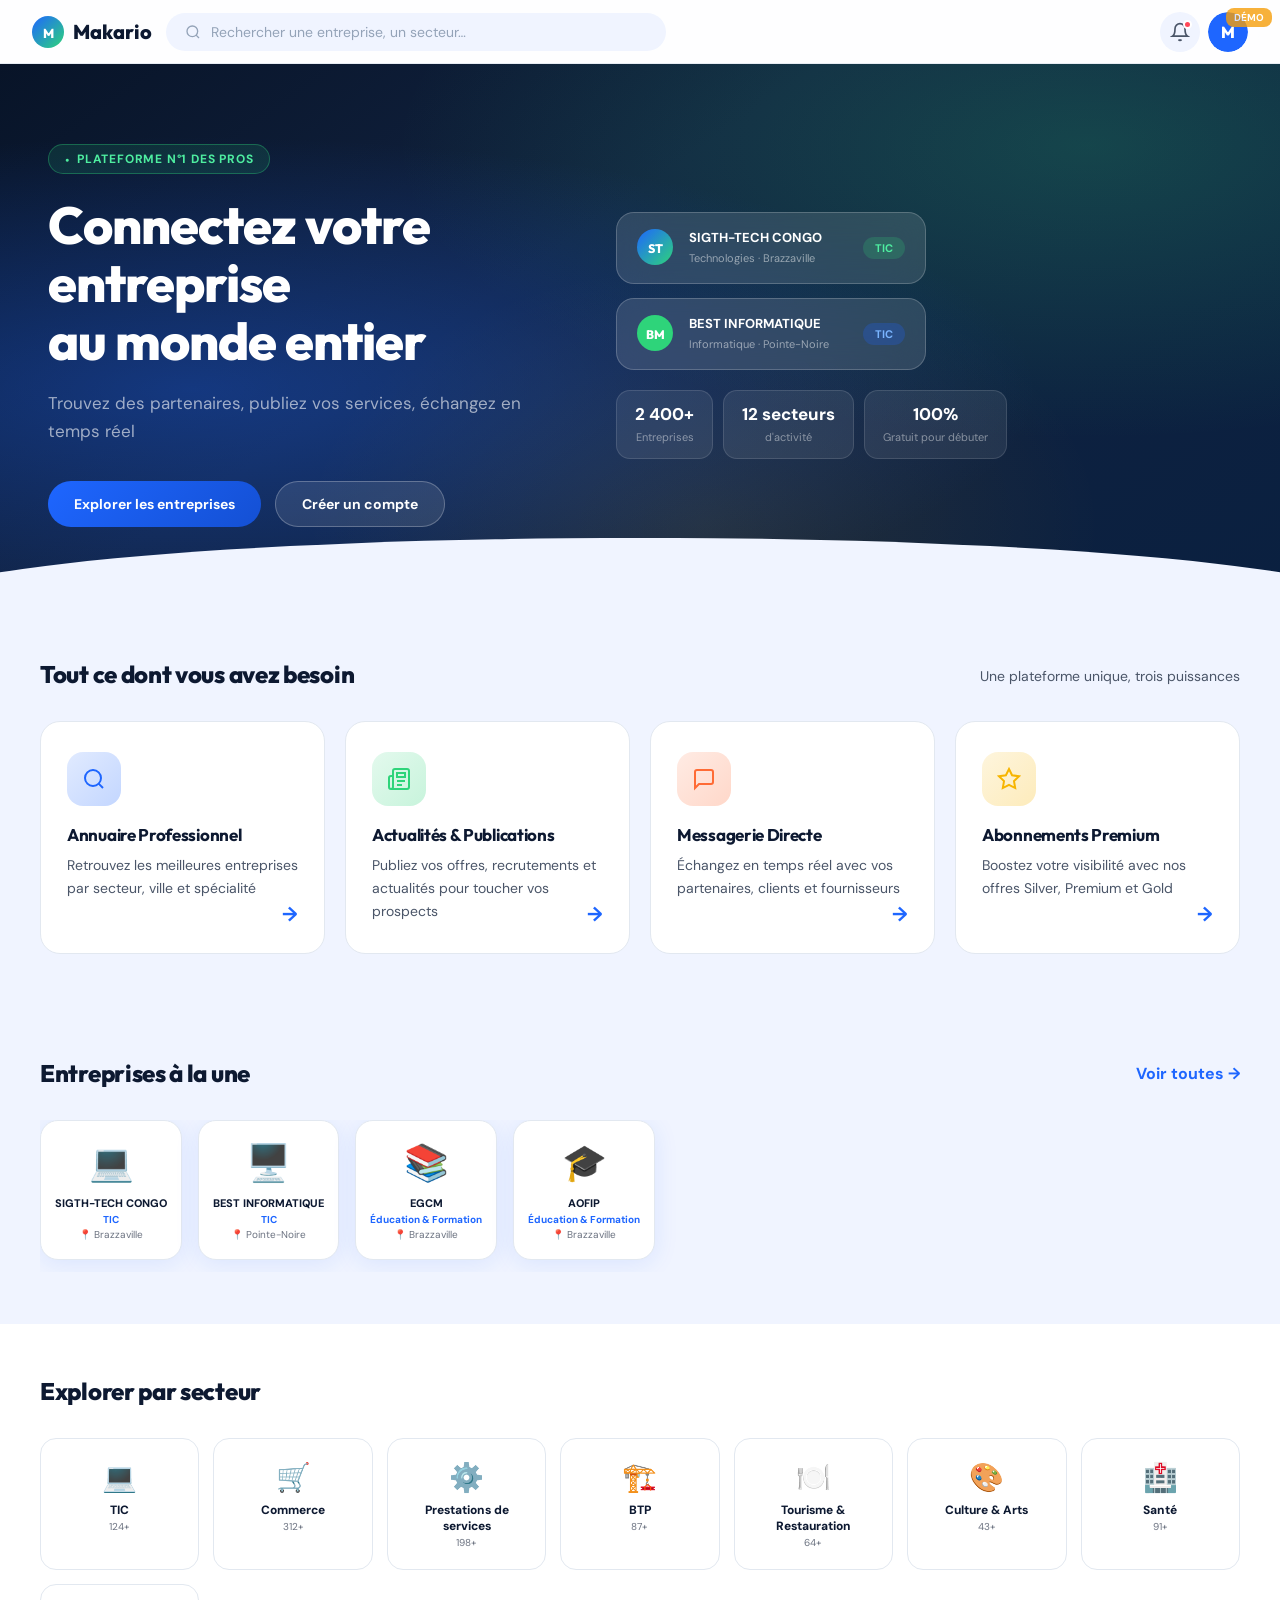
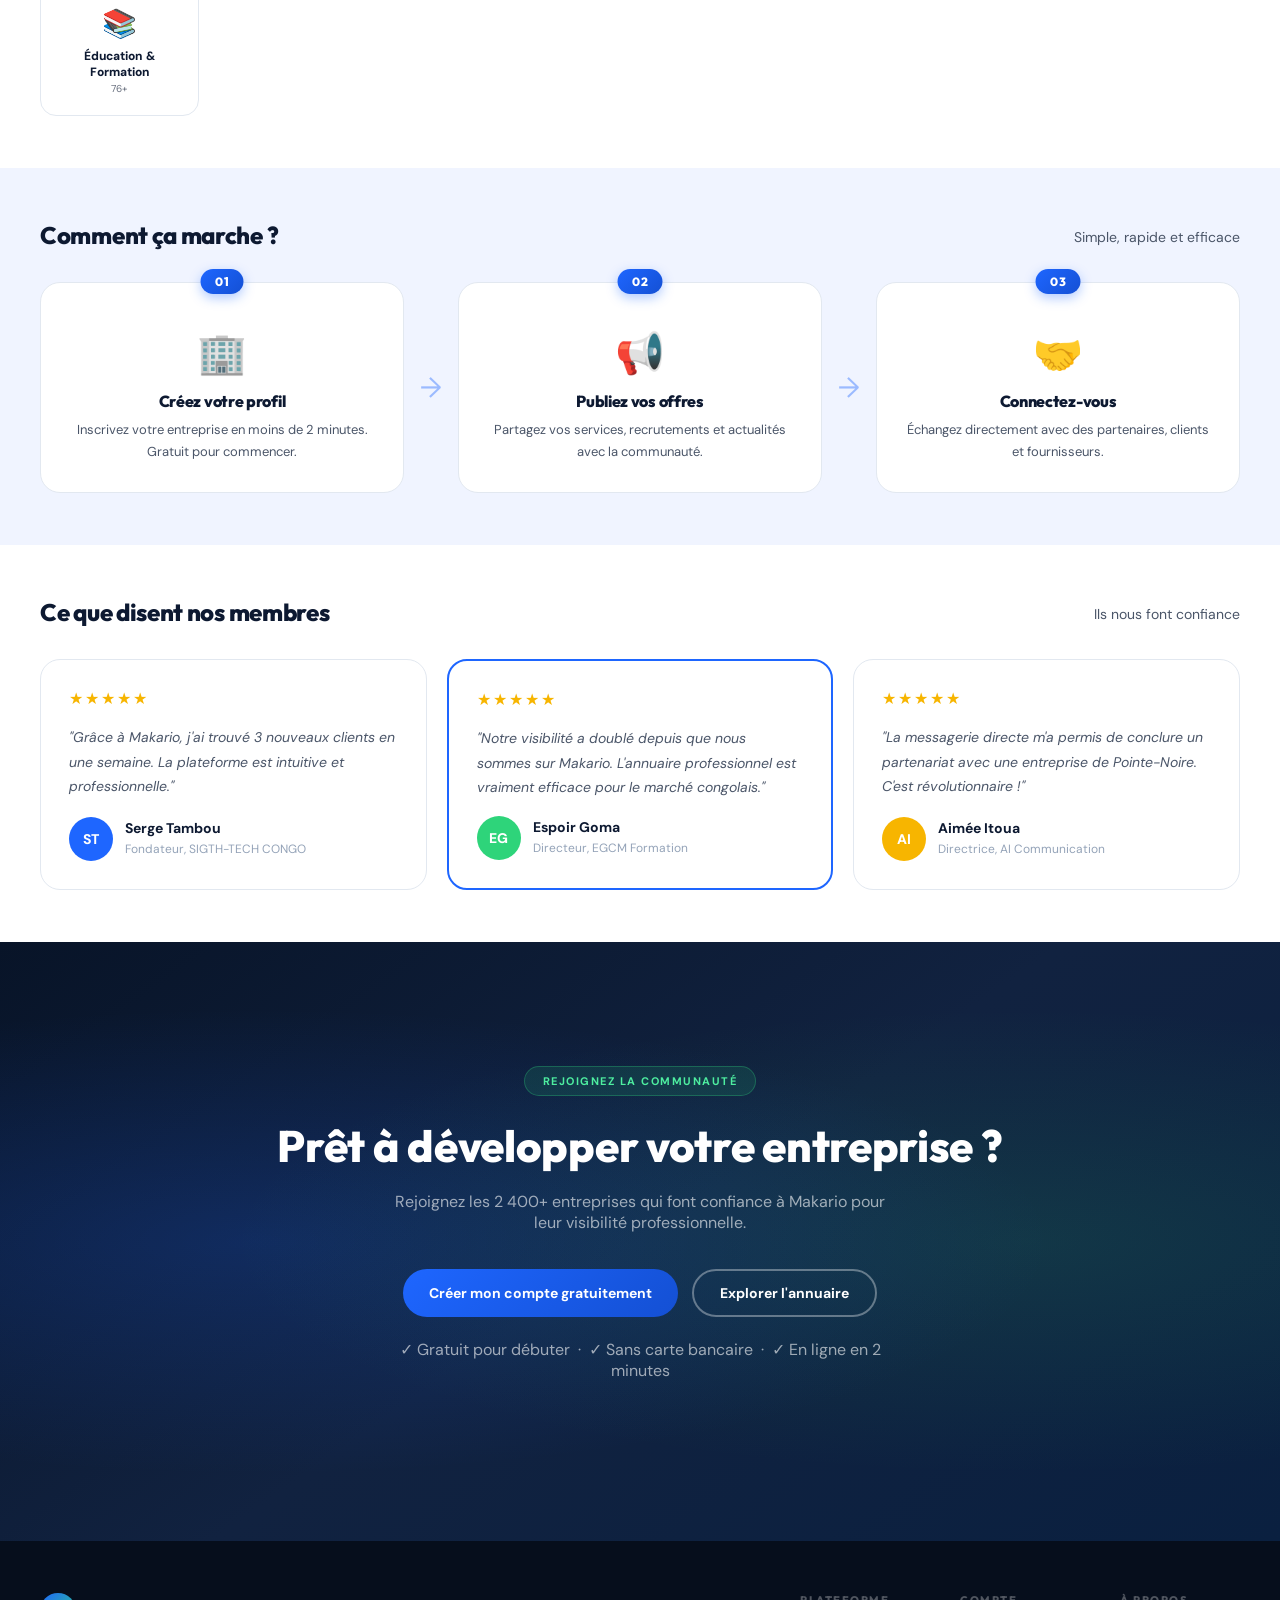
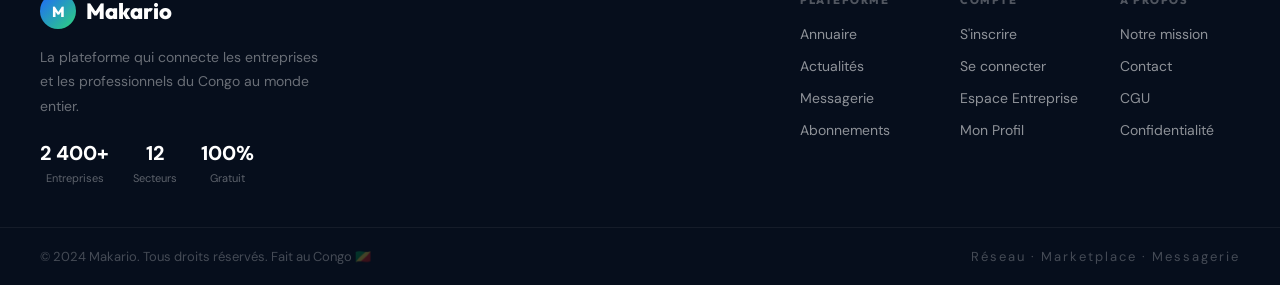
==== public/index.html @ 4175bdae "Design premium v3.0 + corrections bugs + install PWA + skeleton + scroll progress" ====
<!DOCTYPE html>
<html lang="fr">
<head>
  <meta charset="UTF-8" />
  <meta name="viewport" content="width=device-width, initial-scale=1.0" />
  <title>Makario – Réseau · Marketplace · Messagerie | Plateforme N°1 des Pros au Congo</title>
  <meta name="description" content="Makario connecte 2400+ entreprises et professionnels au Congo. Annuaire professionnel, publications, messagerie directe. Gratuit pour débuter." />
  <meta name="keywords" content="makario, entreprises congo, brazzaville, pointe-noire, annuaire professionnel, réseau professionnel, marketplace congo" />
  <meta name="author" content="Makario" />
  <meta name="robots" content="index, follow" />
  <!-- Open Graph -->
  <meta property="og:title" content="Makario – La Plateforme N°1 des Pros au Congo" />
  <meta property="og:description" content="Connectez votre entreprise au monde entier. 2400+ entreprises, 12 secteurs, 100% gratuit pour débuter." />
  <meta property="og:type" content="website" />
  <meta property="og:url" content="https://makario.netlify.app" />
  <meta property="og:locale" content="fr_CG" />
  <meta property="og:site_name" content="Makario" />
  <!-- Twitter Card -->
  <meta name="twitter:card" content="summary_large_image" />
  <meta name="twitter:title" content="Makario – Réseau Professionnel Congo" />
  <meta name="twitter:description" content="Trouvez des partenaires, publiez vos services, échangez en temps réel." />
  <link rel="preconnect" href="https://fonts.googleapis.com" />
  <link href="https://fonts.googleapis.com/css2?family=Outfit:wght@300;400;500;600;700;800&family=DM+Sans:wght@300;400;500&display=swap" rel="stylesheet" />
  <link rel="stylesheet" href="style.css" />
  <link rel="manifest" href="manifest.json" />
  <link rel="icon" type="image/svg+xml" href="icon-192.svg" />
  <meta name="theme-color" content="#1E66FF" />
  <meta name="apple-mobile-web-app-capable" content="yes" />
  <meta name="apple-mobile-web-app-status-bar-style" content="black-translucent" />
  <meta name="apple-mobile-web-app-title" content="Makario" />
</head>
<body>

<!-- ═══════════════════════════════════ SPLASH ═══════════════════════════════════ -->
<div id="splash" class="splash">
  <div class="splash-inner">
    <div class="splash-logo">
      <svg width="64" height="64" viewBox="0 0 64 64" fill="none">
        <defs>
          <linearGradient id="lg1" x1="0" y1="0" x2="64" y2="64" gradientUnits="userSpaceOnUse">
            <stop offset="0%" stop-color="#1E66FF"/>
            <stop offset="100%" stop-color="#2ED47A"/>
          </linearGradient>
        </defs>
        <circle cx="32" cy="32" r="32" fill="url(#lg1)"/>
        <text x="32" y="43" text-anchor="middle" font-family="Outfit" font-weight="800" font-size="26" fill="white">M</text>
      </svg>
    </div>
    <h1 class="splash-title">Makario</h1>
    <p class="splash-sub">Réseau · Marketplace · Messagerie</p>
    <div class="splash-loader"><span></span></div>
  </div>
</div>

<!-- ═══════════════════════════════════ APP ═══════════════════════════════════ -->
<div id="scroll-progress"></div>
<div id="app" class="app hidden">

  <!-- ─── NAVBAR ─── -->
  <nav class="navbar" id="navbar">
    <div class="nav-left">
      <button class="nav-brand" onclick="goTo('home')">
        <svg width="32" height="32" viewBox="0 0 64 64" fill="none">
          <defs>
            <linearGradient id="lg2" x1="0" y1="0" x2="64" y2="64" gradientUnits="userSpaceOnUse">
              <stop offset="0%" stop-color="#1E66FF"/>
              <stop offset="100%" stop-color="#2ED47A"/>
            </linearGradient>
          </defs>
          <circle cx="32" cy="32" r="32" fill="url(#lg2)"/>
          <text x="32" y="43" text-anchor="middle" font-family="Outfit" font-weight="800" font-size="26" fill="white">M</text>
        </svg>
        <span>Makario</span>
      </button>
    </div>
    <div class="nav-search" id="nav-search">
      <svg width="16" height="16" viewBox="0 0 24 24" fill="none" stroke="currentColor" stroke-width="2"><circle cx="11" cy="11" r="8"/><path d="m21 21-4.35-4.35"/></svg>
      <input type="text" placeholder="Rechercher une entreprise, un secteur…" id="global-search" oninput="handleSearch(this.value)" />
    </div>
    <div class="nav-right">
      <button class="nav-notif" onclick="showToast('Aucune nouvelle notification')">
        <svg width="20" height="20" viewBox="0 0 24 24" fill="none" stroke="currentColor" stroke-width="2"><path d="M18 8A6 6 0 0 0 6 8c0 7-3 9-3 9h18s-3-2-3-9"/><path d="M13.73 21a2 2 0 0 1-3.46 0"/></svg>
        <span class="notif-dot"></span>
      </button>
      <button class="nav-avatar" onclick="goTo('profile')">
        <div id="nav-avatar-init" style="width:100%;height:100%;background:#1E66FF;color:#fff;display:flex;align-items:center;justify-content:center;font-family:'Outfit',sans-serif;font-weight:800;font-size:16px;border-radius:50%">M</div>
      </button>
    </div>
  </nav>

  <!-- ─── PAGES ─── -->
  <main class="pages">

    <!-- ══════════ HOME ══════════ -->
    <section id="page-home" class="page active">
      <!-- Hero -->
      <div class="hero">
        <div class="hero-bg"></div>
        <div class="hero-content">
          <span class="hero-badge">Plateforme N°1 des pros</span>
          <h2>Connectez votre entreprise<br/>au monde entier</h2>
          <p>Trouvez des partenaires, publiez vos services, échangez en temps réel</p>
          <div class="hero-actions">
            <button class="btn-primary" onclick="goTo('explore')">Explorer les entreprises</button>
            <button class="btn-ghost" onclick="goTo('register')">Créer un compte</button>
          </div>
        </div>
        <div class="hero-visual">
          <div class="hero-card floating">
            <div class="hc-logo">
              <svg width="36" height="36" viewBox="0 0 64 64"><defs><linearGradient id="hclg" x1="0" y1="0" x2="64" y2="64" gradientUnits="userSpaceOnUse"><stop offset="0%" stop-color="#1E66FF"/><stop offset="100%" stop-color="#2ED47A"/></linearGradient></defs><circle cx="32" cy="32" r="32" fill="url(#hclg)"/><text x="32" y="42" text-anchor="middle" font-family="Outfit" font-weight="800" font-size="22" fill="white">ST</text></svg>
            </div>
            <div class="hc-info">
              <strong>SIGTH-TECH CONGO</strong>
              <span>Technologies · Brazzaville</span>
            </div>
            <span class="hc-badge green">TIC</span>
          </div>
          <div class="hero-card floating delay1">
            <div class="hc-logo">
              <svg width="36" height="36" viewBox="0 0 64 64"><circle cx="32" cy="32" r="32" fill="#2ED47A"/><text x="32" y="42" text-anchor="middle" font-family="Outfit" font-weight="800" font-size="22" fill="white">BM</text></svg>
            </div>
            <div class="hc-info">
              <strong>BEST INFORMATIQUE</strong>
              <span>Informatique · Pointe-Noire</span>
            </div>
            <span class="hc-badge blue">TIC</span>
          </div>
          <div class="stat-pills">
            <div class="pill">
              <strong>2 400+</strong>
              <span>Entreprises</span>
            </div>
            <div class="pill">
              <strong>12 secteurs</strong>
              <span>d'activité</span>
            </div>
            <div class="pill">
              <strong>100%</strong>
              <span>Gratuit pour débuter</span>
            </div>
          </div>
        </div>
      </div>

      <!-- Features -->
      <div class="section">
        <div class="section-header">
          <h3>Tout ce dont vous avez besoin</h3>
          <p>Une plateforme unique, trois puissances</p>
        </div>
        <div class="features-grid">
          <div class="feature-card" onclick="goTo('explore')">
            <div class="fc-icon" style="background:linear-gradient(135deg,#1E66FF22,#1E66FF44)">
              <svg width="24" height="24" viewBox="0 0 24 24" fill="none" stroke="#1E66FF" stroke-width="2"><circle cx="11" cy="11" r="8"/><path d="m21 21-4.35-4.35"/></svg>
            </div>
            <h4>Annuaire Professionnel</h4>
            <p>Retrouvez les meilleures entreprises par secteur, ville et spécialité</p>
            <span class="fc-arrow">→</span>
          </div>
          <div class="feature-card" onclick="goTo('news')">
            <div class="fc-icon" style="background:linear-gradient(135deg,#2ED47A22,#2ED47A44)">
              <svg width="24" height="24" viewBox="0 0 24 24" fill="none" stroke="#2ED47A" stroke-width="2"><path d="M4 22h16a2 2 0 0 0 2-2V4a2 2 0 0 0-2-2H8a2 2 0 0 0-2 2v16a2 2 0 0 1-2 2Zm0 0a2 2 0 0 1-2-2v-9c0-1.1.9-2 2-2h2"/><path d="M18 14h-8"/><path d="M15 18h-5"/><path d="M10 6h8v4h-8V6Z"/></svg>
            </div>
            <h4>Actualités & Publications</h4>
            <p>Publiez vos offres, recrutements et actualités pour toucher vos prospects</p>
            <span class="fc-arrow">→</span>
          </div>
          <div class="feature-card" onclick="goTo('messages')">
            <div class="fc-icon" style="background:linear-gradient(135deg,#FF6B3522,#FF6B3544)">
              <svg width="24" height="24" viewBox="0 0 24 24" fill="none" stroke="#FF6B35" stroke-width="2"><path d="M21 15a2 2 0 0 1-2 2H7l-4 4V5a2 2 0 0 1 2-2h14a2 2 0 0 1 2 2z"/></svg>
            </div>
            <h4>Messagerie Directe</h4>
            <p>Échangez en temps réel avec vos partenaires, clients et fournisseurs</p>
            <span class="fc-arrow">→</span>
          </div>
          <div class="feature-card" onclick="goTo('subscription')">
            <div class="fc-icon" style="background:linear-gradient(135deg,#F7B50022,#F7B50044)">
              <svg width="24" height="24" viewBox="0 0 24 24" fill="none" stroke="#F7B500" stroke-width="2"><polygon points="12 2 15.09 8.26 22 9.27 17 14.14 18.18 21.02 12 17.77 5.82 21.02 7 14.14 2 9.27 8.91 8.26 12 2"/></svg>
            </div>
            <h4>Abonnements Premium</h4>
            <p>Boostez votre visibilité avec nos offres Silver, Premium et Gold</p>
            <span class="fc-arrow">→</span>
          </div>
        </div>
      </div>

      <!-- Companies Spotlight -->
      <div class="section">
        <div class="section-header">
          <h3>Entreprises à la une</h3>
          <button class="link-btn" onclick="goTo('explore')">Voir toutes →</button>
        </div>
        <div class="companies-row" id="spotlight-list"></div>
      </div>

      <!-- Sectors -->
      <div class="section bg-subtle">
        <div class="section-header">
          <h3>Explorer par secteur</h3>
        </div>
        <div class="sectors-grid" id="sectors-home"></div>
      </div>

      <!-- Comment ça marche -->
      <div class="section">
        <div class="section-header">
          <h3>Comment ça marche ?</h3>
          <p>Simple, rapide et efficace</p>
        </div>
        <div class="how-grid">
          <div class="how-step">
            <div class="how-num">01</div>
            <div class="how-icon">🏢</div>
            <h4>Créez votre profil</h4>
            <p>Inscrivez votre entreprise en moins de 2 minutes. Gratuit pour commencer.</p>
          </div>
          <div class="how-arrow">→</div>
          <div class="how-step">
            <div class="how-num">02</div>
            <div class="how-icon">📢</div>
            <h4>Publiez vos offres</h4>
            <p>Partagez vos services, recrutements et actualités avec la communauté.</p>
          </div>
          <div class="how-arrow">→</div>
          <div class="how-step">
            <div class="how-num">03</div>
            <div class="how-icon">🤝</div>
            <h4>Connectez-vous</h4>
            <p>Échangez directement avec des partenaires, clients et fournisseurs.</p>
          </div>
        </div>
      </div>

      <!-- Témoignages -->
      <div class="section bg-subtle">
        <div class="section-header">
          <h3>Ce que disent nos membres</h3>
          <p>Ils nous font confiance</p>
        </div>
        <div class="testimonials-grid">
          <div class="testi-card">
            <div class="testi-stars">★★★★★</div>
            <p class="testi-text">"Grâce à Makario, j'ai trouvé 3 nouveaux clients en une semaine. La plateforme est intuitive et professionnelle."</p>
            <div class="testi-author">
              <div class="testi-avatar" style="background:#1E66FF">ST</div>
              <div><strong>Serge Tambou</strong><span>Fondateur, SIGTH-TECH CONGO</span></div>
            </div>
          </div>
          <div class="testi-card featured">
            <div class="testi-stars">★★★★★</div>
            <p class="testi-text">"Notre visibilité a doublé depuis que nous sommes sur Makario. L'annuaire professionnel est vraiment efficace pour le marché congolais."</p>
            <div class="testi-author">
              <div class="testi-avatar" style="background:#2ED47A">EG</div>
              <div><strong>Espoir Goma</strong><span>Directeur, EGCM Formation</span></div>
            </div>
          </div>
          <div class="testi-card">
            <div class="testi-stars">★★★★★</div>
            <p class="testi-text">"La messagerie directe m'a permis de conclure un partenariat avec une entreprise de Pointe-Noire. C'est révolutionnaire !"</p>
            <div class="testi-author">
              <div class="testi-avatar" style="background:#F7B500">AI</div>
              <div><strong>Aimée Itoua</strong><span>Directrice, AI Communication</span></div>
            </div>
          </div>
        </div>
      </div>

      <!-- CTA Final -->
      <div class="section cta-section">
        <div class="cta-inner">
          <div class="cta-badge">Rejoignez la communauté</div>
          <h3>Prêt à développer votre entreprise ?</h3>
          <p>Rejoignez les 2 400+ entreprises qui font confiance à Makario pour leur visibilité professionnelle.</p>
          <div class="cta-actions">
            <button class="btn-primary" onclick="goTo('register')">Créer mon compte gratuitement</button>
            <button class="btn-outline-dark" onclick="goTo('explore')">Explorer l'annuaire</button>
          </div>
          <p class="cta-note">✓ Gratuit pour débuter &nbsp;·&nbsp; ✓ Sans carte bancaire &nbsp;·&nbsp; ✓ En ligne en 2 minutes</p>
        </div>
      </div>

    </section>

    <!-- ══════════ EXPLORE ══════════ -->
    <section id="page-explore" class="page">
      <div class="page-header">
        <h2>Explorer</h2>
        <p>Découvrez toutes les entreprises enregistrées</p>
      </div>
      <div class="explore-toolbar">
        <div class="search-bar">
          <svg width="16" height="16" viewBox="0 0 24 24" fill="none" stroke="currentColor" stroke-width="2"><circle cx="11" cy="11" r="8"/><path d="m21 21-4.35-4.35"/></svg>
          <input type="text" placeholder="Rechercher…" id="explore-search" oninput="filterCompanies()" />
        </div>
        <div class="filter-row">
          <select id="filter-sector" onchange="filterCompanies()">
            <option value="">Tous les secteurs</option>
            <option>TIC</option>
            <option>Commerce</option>
            <option>Prestations de services</option>
            <option>BTP</option>
            <option>Tourisme & Restauration</option>
            <option>Culture & Arts</option>
            <option>Santé</option>
            <option>Éducation & Formation</option>
          </select>
          <select id="filter-city" onchange="filterCompanies()">
            <option value="">Toutes les villes</option>
            <option>Brazzaville</option>
            <option>Pointe-Noire</option>
            <option>Dolisie</option>
            <option>Ouesso</option>
          </select>
        </div>
      </div>
      <div class="companies-grid" id="explore-list"></div>
    </section>

    <!-- ══════════ NEWS ══════════ -->
    <section id="page-news" class="page">
      <div class="page-header">
        <h2>Actualités</h2>
        <p>Restez informé des dernières publications</p>
      </div>
      <div class="news-layout">
        <div class="news-feed" id="news-feed"></div>
        <div class="news-sidebar">
          <div class="sidebar-card">
            <h4>Filtrer par secteur</h4>
            <div class="sidebar-sectors" id="sidebar-sectors"></div>
          </div>
          <div class="sidebar-card">
            <h4>Entreprises suggérées</h4>
            <div id="suggested-companies"></div>
          </div>
        </div>
      </div>
    </section>

    <!-- ══════════ MESSAGES ══════════ -->
    <section id="page-messages" class="page">
      <div class="messages-layout">
        <div class="conv-list">
          <div class="conv-header">
            <h3>Messages</h3>
            <button class="icon-btn" onclick="showToast('Nouveau message…')">
              <svg width="18" height="18" viewBox="0 0 24 24" fill="none" stroke="currentColor" stroke-width="2"><path d="M11 4H4a2 2 0 0 0-2 2v14a2 2 0 0 0 2 2h14a2 2 0 0 0 2-2v-7"/><path d="M18.5 2.5a2.121 2.121 0 0 1 3 3L12 15l-4 1 1-4 9.5-9.5z"/></svg>
            </button>
          </div>
          <div id="conv-list-inner"></div>
        </div>
        <div class="chat-window" id="chat-window">
          <div class="chat-placeholder">
            <svg width="48" height="48" viewBox="0 0 24 24" fill="none" stroke="var(--gray)" stroke-width="1.5"><path d="M21 15a2 2 0 0 1-2 2H7l-4 4V5a2 2 0 0 1 2-2h14a2 2 0 0 1 2 2z"/></svg>
            <p>Sélectionnez une conversation</p>
          </div>
        </div>
      </div>
    </section>

    <!-- ══════════ FAVORITES ══════════ -->
    <section id="page-favorites" class="page">
      <div class="page-header">
        <h2>Mes Favoris</h2>
        <p>Vos entreprises sauvegardées</p>
      </div>
      <div class="companies-grid" id="favorites-list"></div>
      <div id="favorites-empty" class="empty-state hidden">
        <svg width="48" height="48" viewBox="0 0 24 24" fill="none" stroke="var(--gray)" stroke-width="1.5"><path d="M20.84 4.61a5.5 5.5 0 0 0-7.78 0L12 5.67l-1.06-1.06a5.5 5.5 0 0 0-7.78 7.78l1.06 1.06L12 21.23l7.78-7.78 1.06-1.06a5.5 5.5 0 0 0 0-7.78z"/></svg>
        <p>Aucun favori pour l'instant</p>
        <button class="btn-primary sm" onclick="goTo('explore')">Explorer les entreprises</button>
      </div>
    </section>

    <!-- ══════════ PROFILE ══════════ -->
    <section id="page-profile" class="page">
      <div class="profile-header-card">
        <div class="profile-cover"></div>
        <div class="profile-avatar-wrap">
          <img id="profile-avatar-img" src="https://ui-avatars.com/api/?name=M&background=1E66FF&color=fff&size=100" alt="avatar" class="profile-avatar-big"/>
          <button class="avatar-edit-btn" onclick="triggerAvatarUpload()">
            <svg width="14" height="14" viewBox="0 0 24 24" fill="none" stroke="currentColor" stroke-width="2"><path d="M11 4H4a2 2 0 0 0-2 2v14a2 2 0 0 0 2 2h14a2 2 0 0 0 2-2v-7"/><path d="M18.5 2.5a2.121 2.121 0 0 1 3 3L12 15l-4 1 1-4 9.5-9.5z"/></svg>
          </button>
        </div>
        <h3 class="profile-name">Pierre Durand</h3>
        <p class="profile-role">Entrepreneur · Brazzaville</p>
        <div class="profile-stats">
          <div><strong>12</strong><span>Favoris</span></div>
          <div><strong>38</strong><span>Connexions</span></div>
          <div><strong>5</strong><span>Messages</span></div>
        </div>
      </div>
      <div class="profile-sections">
        <div class="profile-card">
          <h4>Mes informations</h4>
          <div class="info-row"><label>Nom</label><span>Durand</span></div>
          <div class="info-row"><label>Prénom</label><span>Pierre</span></div>
          <div class="info-row"><label>Email</label><span>pierre@exemple.com</span></div>
          <div class="info-row"><label>Profession</label><span>Chef d'entreprise</span></div>
          <div class="info-row"><label>Ville</label><span>Brazzaville</span></div>
          <button class="btn-outline mt" onclick="showEditProfileModal()">Modifier le profil</button>
        </div>
        <div class="profile-card">
          <h4>Mes secteurs suivis</h4>
          <div class="followed-sectors" id="followed-sectors"></div>
          <button class="btn-outline mt" onclick="goTo('explore')">Gérer mes secteurs</button>
        </div>
        <div class="profile-card full">
          <h4>Mon espace entreprise</h4>
          <div class="enterprise-grid">
            <div class="ent-tile" onclick="goTo('dashboard')">
              <svg width="24" height="24" viewBox="0 0 24 24" fill="none" stroke="#1E66FF" stroke-width="2"><rect x="3" y="3" width="7" height="7"/><rect x="14" y="3" width="7" height="7"/><rect x="14" y="14" width="7" height="7"/><rect x="3" y="14" width="7" height="7"/></svg>
              <span>Tableau de bord</span>
            </div>
            <div class="ent-tile" onclick="goTo('dashboard')">
              <svg width="24" height="24" viewBox="0 0 24 24" fill="none" stroke="#2ED47A" stroke-width="2"><path d="M4 22h16a2 2 0 0 0 2-2V4a2 2 0 0 0-2-2H8a2 2 0 0 0-2 2v16a2 2 0 0 1-2 2Z"/></svg>
              <span>Mes Publications</span>
            </div>
            <div class="ent-tile" onclick="goTo('subscription')">
              <svg width="24" height="24" viewBox="0 0 24 24" fill="none" stroke="#F7B500" stroke-width="2"><polygon points="12 2 15.09 8.26 22 9.27 17 14.14 18.18 21.02 12 17.77 5.82 21.02 7 14.14 2 9.27 8.91 8.26 12 2"/></svg>
              <span>Abonnement</span>
            </div>
            <div class="ent-tile" onclick="goTo('messages')">
              <svg width="24" height="24" viewBox="0 0 24 24" fill="none" stroke="#FF6B35" stroke-width="2"><path d="M21 15a2 2 0 0 1-2 2H7l-4 4V5a2 2 0 0 1 2-2h14a2 2 0 0 1 2 2z"/></svg>
              <span>Messagerie</span>
            </div>
          </div>
        </div>
      </div>
    </section>

    <!-- ══════════ COMPANY DETAIL ══════════ -->
    <section id="page-company" class="page">
      <button class="back-btn" onclick="goBack()">← Retour</button>
      <div id="company-detail-content"></div>
    </section>

    <!-- ══════════ DASHBOARD ENTREPRISE ══════════ -->
    <section id="page-dashboard" class="page">
      <div class="page-header">
        <h2>Espace Entreprise</h2>
        <p>Gérez votre visibilité et vos publications</p>
      </div>
      <div class="dashboard-grid">
        <div class="dash-stat">
          <svg width="22" height="22" viewBox="0 0 24 24" fill="none" stroke="#1E66FF" stroke-width="2"><path d="M17 21v-2a4 4 0 0 0-4-4H5a4 4 0 0 0-4 4v2"/><circle cx="9" cy="7" r="4"/><path d="M23 21v-2a4 4 0 0 0-3-3.87"/><path d="M16 3.13a4 4 0 0 1 0 7.75"/></svg>
          <div><strong>142</strong><span>Prospects</span></div>
        </div>
        <div class="dash-stat">
          <svg width="22" height="22" viewBox="0 0 24 24" fill="none" stroke="#2ED47A" stroke-width="2"><polyline points="23 6 13.5 15.5 8.5 10.5 1 18"/><polyline points="17 6 23 6 23 12"/></svg>
          <div><strong>1 280</strong><span>Vues ce mois</span></div>
        </div>
        <div class="dash-stat">
          <svg width="22" height="22" viewBox="0 0 24 24" fill="none" stroke="#F7B500" stroke-width="2"><path d="M21 15a2 2 0 0 1-2 2H7l-4 4V5a2 2 0 0 1 2-2h14a2 2 0 0 1 2 2z"/></svg>
          <div><strong>23</strong><span>Messages</span></div>
        </div>
        <div class="dash-stat">
          <svg width="22" height="22" viewBox="0 0 24 24" fill="none" stroke="#FF6B35" stroke-width="2"><path d="M4 22h16a2 2 0 0 0 2-2V4a2 2 0 0 0-2-2H8a2 2 0 0 0-2 2v16a2 2 0 0 1-2 2Z"/></svg>
          <div><strong>8</strong><span>Publications</span></div>
        </div>
      </div>
      <div class="dash-sections">
        <div class="dash-section">
          <div class="ds-header">
            <h4>Mes Publications</h4>
            <button class="btn-primary sm" onclick="showPublishModal()">+ Publier</button>
          </div>
          <div class="pub-grid" id="pub-grid"></div>
        </div>
        <div class="dash-section">
          <h4>Mes Prospects récents</h4>
          <div id="prospects-list"></div>
        </div>
      </div>
    </section>

    <!-- ══════════ SUBSCRIPTION ══════════ -->
    <section id="page-subscription" class="page">
      <div class="page-header">
        <h2>Abonnements</h2>
        <p>Boostez votre visibilité dès maintenant</p>
      </div>
      <div class="plans-grid">
        <div class="plan-card">
          <div class="plan-badge free">GRATUIT</div>
          <div class="plan-price"><span>0</span> XAF/an</div>
          <ul class="plan-features">
            <li>✓ Visibilité dans l'annuaire</li>
            <li>✓ 10 publications / an</li>
            <li>✓ Messagerie de base</li>
            <li class="off">✗ Option Refresh</li>
            <li class="off">✗ Bannière publicitaire</li>
          </ul>
          <button class="plan-btn outline" onclick="showToast('Vous êtes sur le plan Gratuit')">Plan actuel</button>
        </div>
        <div class="plan-card">
          <div class="plan-badge silver">SILVER</div>
          <div class="plan-price"><span>15 000</span> XAF/an</div>
          <ul class="plan-features">
            <li>✓ Visibilité annuelle</li>
            <li>✓ 2 publications / semaine</li>
            <li>✓ Refresh sur 20 publications</li>
            <li class="off">✗ Bannière publicitaire</li>
            <li class="off">✗ Refresh illimité</li>
          </ul>
          <button class="plan-btn" onclick="showPayModal('Silver','15 000')">Choisir Silver</button>
        </div>
        <div class="plan-card featured">
          <div class="plan-popular">⭐ Populaire</div>
          <div class="plan-badge premium">PREMIUM</div>
          <div class="plan-price"><span>35 000</span> XAF/an</div>
          <ul class="plan-features">
            <li>✓ Visibilité annuelle prioritaire</li>
            <li>✓ 4 publications / semaine</li>
            <li>✓ Refresh sur 50 publications</li>
            <li>✓ Analytics avancés</li>
            <li class="off">✗ Bannière inscription</li>
          </ul>
          <button class="plan-btn gold" onclick="showPayModal('Premium','35 000')">Choisir Premium</button>
        </div>
        <div class="plan-card">
          <div class="plan-badge gold">GOLD</div>
          <div class="plan-price"><span>75 000</span> XAF/an</div>
          <ul class="plan-features">
            <li>✓ Visibilité maximale</li>
            <li>✓ 200 publications / an</li>
            <li>✓ Bannière sur page d'inscription</li>
            <li>✓ Refresh à chaque publication</li>
            <li>✓ Support dédié</li>
          </ul>
          <button class="plan-btn" onclick="showPayModal('Gold','75 000')">Choisir Gold</button>
        </div>
      </div>
    </section>

    <!-- ══════════ REGISTER ══════════ -->
    <section id="page-register" class="page">
      <div class="auth-container">
        <div class="auth-left">
          <div class="auth-logo">
            <svg width="48" height="48" viewBox="0 0 64 64"><defs><linearGradient id="alg" x1="0" y1="0" x2="64" y2="64" gradientUnits="userSpaceOnUse"><stop offset="0%" stop-color="#1E66FF"/><stop offset="100%" stop-color="#2ED47A"/></linearGradient></defs><circle cx="32" cy="32" r="32" fill="url(#alg)"/><text x="32" y="43" text-anchor="middle" font-family="Outfit" font-weight="800" font-size="26" fill="white">M</text></svg>
            <h1>Makario</h1>
          </div>
          <h2>Rejoignez la plateforme<br/>des professionnels</h2>
          <p>2 400+ entreprises vous attendent déjà</p>
        </div>
        <div class="auth-right">
          <div class="auth-tabs">
            <button class="auth-tab active" onclick="switchAuthTab('personal')">Compte Personnel</button>
            <button class="auth-tab" onclick="switchAuthTab('company')">Compte Entreprise</button>
          </div>
          <!-- Step indicator -->
          <div class="steps">
            <div class="step active" data-step="1">1</div>
            <div class="step-line"></div>
            <div class="step" data-step="2">2</div>
            <div class="step-line"></div>
            <div class="step" data-step="3">3</div>
          </div>
          <div id="register-form-personal" class="reg-form">
            <div class="form-step active" id="step1-personal">
              <div class="form-row">
                <div class="form-group"><label>Nom *</label><input type="text" id="reg-lastname" placeholder="Durand"/></div>
                <div class="form-group"><label>Prénom *</label><input type="text" id="reg-firstname" placeholder="Pierre"/></div>
              </div>
              <div class="form-group"><label>Nom d'utilisateur *</label><input type="text" placeholder="@pierredurand"/></div>
              <div class="form-group"><label>Email *</label><input type="email" id="reg-email" placeholder="email@exemple.com"/></div>
              <button class="btn-primary full" onclick="nextStep()">Suivant →</button>
            </div>
            <div class="form-step" id="step2-personal">
              <div class="form-group"><label>Profession</label><input type="text" placeholder="Chef de projet, Développeur…"/></div>
              <div class="form-group"><label>Ville</label>
                <select><option value="">Sélectionner</option><option>Brazzaville</option><option>Pointe-Noire</option><option>Dolisie</option></select>
              </div>
              <div class="form-group toggle-row"><label>Partager mes informations</label><div class="toggle active" onclick="toggleThis(this)"></div></div>
              <div class="form-row">
                <button class="btn-outline" onclick="prevStep()">← Retour</button>
                <button class="btn-primary" onclick="nextStep()">Suivant →</button>
              </div>
            </div>
            <div class="form-step" id="step3-personal">
              <div class="form-group"><label>Mot de passe *</label><input type="password" id="reg-password" placeholder="Min. 8 caractères"/></div>
              <div class="form-group"><label>Confirmer le mot de passe *</label><input type="password" id="reg-confirm" placeholder="Répétez le mot de passe"/></div>
              <div class="form-row">
                <button class="btn-outline" onclick="prevStep()">← Retour</button>
                <button class="btn-primary" onclick="completeRegister()">Créer mon compte ✓</button>
              </div>
            </div>
          </div>
          <p class="auth-switch">Déjà inscrit ? <button class="link-btn" onclick="goTo('login')">Se connecter</button></p>
        </div>
      </div>
    </section>

    <!-- ══════════ LOGIN ══════════ -->
    <section id="page-login" class="page">
      <div class="auth-container centered">
        <div class="login-box">
          <div class="auth-logo centered">
            <svg width="48" height="48" viewBox="0 0 64 64"><defs><linearGradient id="llg" x1="0" y1="0" x2="64" y2="64" gradientUnits="userSpaceOnUse"><stop offset="0%" stop-color="#1E66FF"/><stop offset="100%" stop-color="#2ED47A"/></linearGradient></defs><circle cx="32" cy="32" r="32" fill="url(#llg)"/><text x="32" y="43" text-anchor="middle" font-family="Outfit" font-weight="800" font-size="26" fill="white">M</text></svg>
            <h2>Makario</h2>
          </div>
          <h3>Connexion</h3>
          <div class="form-group"><label>Email ou nom d'utilisateur</label><input type="email" id="login-email" placeholder="email@exemple.com"/></div>
          <div class="form-group"><label>Mot de passe</label><input type="password" id="login-password" placeholder="••••••••"/></div>
          <button class="btn-primary full" onclick="completeLogin()">Se connecter</button>
          <div class="divider">ou</div>
          <button class="btn-social" onclick="showToast('Connexion Mobile Money…')">📱 Mobile Money</button>
          <button class="btn-social" onclick="showToast('Connexion Mobile Banking…')">🏦 Mobile Banking</button>
          <p class="auth-switch">Pas encore de compte ? <button class="link-btn" onclick="goTo('register')">S'inscrire</button></p>
        </div>
      </div>
    </section>

    <!-- ══════════ ABOUT ══════════ -->
    <section id="page-about" class="page">
      <div class="about-hero">
        <h2>À propos de Makario</h2>
        <p class="about-tagline">La plateforme qui connecte les entreprises et les professionnels</p>
      </div>
      <div class="about-content">
        <div class="about-block">
          <div class="ab-icon">🎯</div>
          <h3>Notre Mission</h3>
          <p>Makario est une application professionnelle à caractère commercial qui œuvre pour faciliter la visibilité des biens et services des entreprises et des jeunes entrepreneurs sur le marché.</p>
        </div>
        <div class="about-block">
          <div class="ab-icon">🌍</div>
          <h3>Accessibilité</h3>
          <p>Améliorer l'accessibilité à distance des produits et services offerts par les entreprises évoluant partout sur le territoire.</p>
        </div>
        <div class="about-block">
          <div class="ab-icon">🚀</div>
          <h3>Entrepreneuriat</h3>
          <p>Faire connaître les biens et services des jeunes entrepreneurs et assurer la bienveillance qualitative entre l'offre et la demande.</p>
        </div>
        <div class="about-block">
          <div class="ab-icon">💬</div>
          <h3>Communication</h3>
          <p>Messagerie directe entre professionnels, publications d'actualités, annuaire complet par secteur et par localité.</p>
        </div>
      </div>
      <div class="about-cta">
        <button class="btn-primary" onclick="goTo('register')">Rejoindre Makario</button>
        <button class="btn-outline" onclick="goTo('explore')">Explorer l'annuaire</button>
      </div>
    </section>

  </main>

  <!-- ─── FOOTER ─── -->
  <footer class="site-footer" id="site-footer">
    <div class="footer-top">
      <div class="footer-brand">
        <div class="footer-logo">
          <svg width="36" height="36" viewBox="0 0 64 64" fill="none">
            <defs><linearGradient id="flg" x1="0" y1="0" x2="64" y2="64" gradientUnits="userSpaceOnUse"><stop offset="0%" stop-color="#1E66FF"/><stop offset="100%" stop-color="#2ED47A"/></linearGradient></defs>
            <circle cx="32" cy="32" r="32" fill="url(#flg)"/>
            <text x="32" y="43" text-anchor="middle" font-family="Outfit" font-weight="800" font-size="26" fill="white">M</text>
          </svg>
          <span>Makario</span>
        </div>
        <p class="footer-desc">La plateforme qui connecte les entreprises et les professionnels du Congo au monde entier.</p>
        <div class="footer-stats">
          <div><strong>2 400+</strong><span>Entreprises</span></div>
          <div><strong>12</strong><span>Secteurs</span></div>
          <div><strong>100%</strong><span>Gratuit</span></div>
        </div>
      </div>
      <div class="footer-links-group">
        <div class="footer-col">
          <h5>Plateforme</h5>
          <ul>
            <li><button onclick="goTo('explore')">Annuaire</button></li>
            <li><button onclick="goTo('news')">Actualités</button></li>
            <li><button onclick="goTo('messages')">Messagerie</button></li>
            <li><button onclick="goTo('subscription')">Abonnements</button></li>
          </ul>
        </div>
        <div class="footer-col">
          <h5>Compte</h5>
          <ul>
            <li><button onclick="goTo('register')">S'inscrire</button></li>
            <li><button onclick="goTo('login')">Se connecter</button></li>
            <li><button onclick="goTo('dashboard')">Espace Entreprise</button></li>
            <li><button onclick="goTo('profile')">Mon Profil</button></li>
          </ul>
        </div>
        <div class="footer-col">
          <h5>À propos</h5>
          <ul>
            <li><button onclick="goTo('about')">Notre mission</button></li>
            <li><button onclick="showToast('Contact : contact@makario.cg')">Contact</button></li>
            <li><button onclick="showToast('Conditions en cours de rédaction')">CGU</button></li>
            <li><button onclick="showToast('Politique en cours de rédaction')">Confidentialité</button></li>
          </ul>
        </div>
      </div>
    </div>
    <div class="footer-bottom">
      <p>© 2024 Makario. Tous droits réservés. Fait au Congo 🇨🇬</p>
      <p class="footer-tagline">Réseau · Marketplace · Messagerie</p>
    </div>
  </footer>

  <!-- ─── PWA INSTALL BANNER ─── -->
  <div id="install-banner" class="hidden">
    <div class="ib-icon">📲</div>
    <div class="ib-text">
      <strong>Installer Makario</strong>
      <span>Accès rapide depuis votre écran d'accueil</span>
    </div>
    <button class="ib-btn" id="install-btn">Installer</button>
    <button class="ib-close" id="install-close">✕</button>
  </div>

  <!-- ─── BOTTOM NAV ─── -->
  <nav class="bottom-nav">
    <button class="bn-item active" onclick="goTo('home')" data-page="home">
      <svg width="22" height="22" viewBox="0 0 24 24" fill="none" stroke="currentColor" stroke-width="2"><path d="m3 9 9-7 9 7v11a2 2 0 0 1-2 2H5a2 2 0 0 1-2-2z"/><polyline points="9 22 9 12 15 12 15 22"/></svg>
      <span>Accueil</span>
    </button>
    <button class="bn-item" onclick="goTo('explore')" data-page="explore">
      <svg width="22" height="22" viewBox="0 0 24 24" fill="none" stroke="currentColor" stroke-width="2"><circle cx="11" cy="11" r="8"/><path d="m21 21-4.35-4.35"/></svg>
      <span>Explorer</span>
    </button>
    <button class="bn-item" onclick="goTo('news')" data-page="news">
      <svg width="22" height="22" viewBox="0 0 24 24" fill="none" stroke="currentColor" stroke-width="2"><path d="M4 22h16a2 2 0 0 0 2-2V4a2 2 0 0 0-2-2H8a2 2 0 0 0-2 2v16a2 2 0 0 1-2 2Z"/></svg>
      <span>Actualités</span>
    </button>
    <button class="bn-item" onclick="goTo('messages')" data-page="messages">
      <svg width="22" height="22" viewBox="0 0 24 24" fill="none" stroke="currentColor" stroke-width="2"><path d="M21 15a2 2 0 0 1-2 2H7l-4 4V5a2 2 0 0 1 2-2h14a2 2 0 0 1 2 2z"/></svg>
      <span>Messages</span>
    </button>
    <button class="bn-item" onclick="goTo('profile')" data-page="profile">
      <svg width="22" height="22" viewBox="0 0 24 24" fill="none" stroke="currentColor" stroke-width="2"><path d="M20 21v-2a4 4 0 0 0-4-4H8a4 4 0 0 0-4 4v2"/><circle cx="12" cy="7" r="4"/></svg>
      <span>Profil</span>
    </button>
  </nav>
</div>


<!-- ─── TOAST ─── -->
<div id="toast" class="toast hidden"></div>

<script src="https://cdn.socket.io/4.8.0/socket.io.min.js"></script>
<script src="app.js"></script>
<script>
if ('serviceWorker' in navigator) {
  navigator.serviceWorker.register('./sw.js').catch(()=>{});
}
</script>
</body>
</html>
---- public/style.css ----
/* ═══════════════════════════════════════════════════════
   MAKARIO — Design System v3.0  |  Premium African Edition
   Palette : Blue #1E66FF · Green #2ED47A · Amber #F7B500
             Navy #0D1931 · Coral #FF6B35 · Purple #7C3AED
   ═══════════════════════════════════════════════════════ */

:root {
  --blue:      #1E66FF;
  --blue-dark: #1450D4;
  --blue-glow: rgba(30,102,255,.25);
  --green:     #2ED47A;
  --green-dark:#1DB360;
  --amber:     #F7B500;
  --coral:     #FF6B35;
  --purple:    #7C3AED;
  --navy:      #0D1931;
  --navy-mid:  #112240;
  --gray-bg:   #F0F4FF;
  --gray:      #94A3B8;
  --text:      #0D1931;
  --text-2:    #4A5568;
  --white:     #ffffff;
  --border:    #E2E8F0;
  --card-bg:   rgba(255,255,255,.9);
  --glass:     rgba(255,255,255,.12);
  --glass-border: rgba(255,255,255,.2);
  --shadow-sm: 0 2px 8px rgba(13,25,49,.06);
  --shadow:    0 4px 24px rgba(30,102,255,.1);
  --shadow-lg: 0 16px 48px rgba(30,102,255,.16);
  --shadow-xl: 0 24px 64px rgba(13,25,49,.18);
  --radius:    20px;
  --radius-sm: 12px;
  --radius-xs: 8px;
  --nav-h:     64px;
  --bn-h:      76px;
  --transition: .22s cubic-bezier(.4,0,.2,1);
}

*, *::before, *::after {
  box-sizing: border-box; margin: 0; padding: 0;
  -webkit-tap-highlight-color: transparent;
}
html { scroll-behavior: smooth; font-size: 16px; }
body {
  font-family: 'DM Sans', -apple-system, BlinkMacSystemFont, sans-serif;
  background: var(--gray-bg);
  color: var(--text);
  min-height: 100dvh;
  overflow-x: hidden;
  -webkit-font-smoothing: antialiased;
}
h1,h2,h3,h4,h5 { font-family: 'Outfit', sans-serif; letter-spacing: -.3px; }
button { font-family: 'DM Sans', sans-serif; cursor: pointer; border: none; outline: none; }
input, select, textarea { font-family: 'DM Sans', sans-serif; outline: none; border: none; }
img { display: block; }
.hidden { display: none !important; }

/* ─── SCROLL PROGRESS BAR ─── */
#scroll-progress {
  position: fixed; top: 0; left: 0; height: 3px; z-index: 9999;
  background: linear-gradient(90deg, var(--blue), var(--green));
  width: 0%; transition: width .1s linear;
  border-radius: 0 2px 2px 0;
}

/* ─── SPLASH ─── */
.splash {
  position: fixed; inset: 0;
  background: linear-gradient(145deg, var(--navy) 0%, #0a1f52 50%, #0D1931 100%);
  display: flex; align-items: center; justify-content: center;
  z-index: 9999;
  transition: opacity .5s ease, transform .5s ease;
}
.splash::before {
  content: '';
  position: absolute; inset: 0;
  background:
    radial-gradient(ellipse at 20% 30%, rgba(30,102,255,.25) 0%, transparent 60%),
    radial-gradient(ellipse at 80% 70%, rgba(46,212,122,.15) 0%, transparent 50%),
    radial-gradient(ellipse at 60% 20%, rgba(247,181,0,.08) 0%, transparent 40%);
  pointer-events: none;
}
.splash.fade-out { opacity: 0; transform: scale(1.04); pointer-events: none; }
.splash-inner { text-align: center; display: flex; flex-direction: column; align-items: center; gap: 20px; position: relative; }
.splash-logo {
  width: 100px; height: 100px;
  filter: drop-shadow(0 0 32px rgba(30,102,255,.5));
  animation: splash-pulse 2.4s ease-in-out infinite;
}
@keyframes splash-pulse {
  0%,100% { transform: scale(1); filter: drop-shadow(0 0 24px rgba(30,102,255,.4)); }
  50% { transform: scale(1.06); filter: drop-shadow(0 0 40px rgba(46,212,122,.5)); }
}
.splash-title { font-size: 48px; font-weight: 800; color: white; letter-spacing: -1.5px; }
.splash-sub { color: rgba(255,255,255,.45); font-size: 12px; letter-spacing: 3px; text-transform: uppercase; }
.splash-loader { display: flex; gap: 10px; justify-content: center; }
.splash-loader span {
  width: 8px; height: 8px; border-radius: 50%;
  animation: dot-bounce 1.4s ease-in-out infinite;
}
.splash-loader span:nth-child(1) { background: var(--blue); animation-delay: 0s; }
.splash-loader span:nth-child(2) { background: var(--green); animation-delay: .2s; }
.splash-loader span:nth-child(3) { background: var(--amber); animation-delay: .4s; }
@keyframes dot-bounce {
  0%,80%,100% { transform: translateY(0) scale(.8); opacity: .4; }
  40% { transform: translateY(-10px) scale(1); opacity: 1; }
}

/* ─── APP SHELL ─── */
.app { min-height: 100dvh; display: flex; flex-direction: column; }

/* ─── NAVBAR ─── */
.navbar {
  position: fixed; top: 0; left: 0; right: 0; height: var(--nav-h);
  background: rgba(255,255,255,.9);
  backdrop-filter: blur(24px) saturate(180%);
  -webkit-backdrop-filter: blur(24px) saturate(180%);
  border-bottom: 1px solid rgba(226,232,240,.8);
  display: flex; align-items: center; gap: 14px;
  padding: 0 20px;
  z-index: 200;
  transition: box-shadow var(--transition), background var(--transition);
}
.navbar.scrolled {
  background: rgba(255,255,255,.97);
  box-shadow: 0 1px 0 var(--border), var(--shadow);
}
.nav-brand {
  display: flex; align-items: center; gap: 9px;
  background: none;
  font-family: 'Outfit', sans-serif; font-weight: 800; font-size: 20px;
  color: var(--navy);
}
.nav-search {
  flex: 1; display: flex; align-items: center; gap: 10px;
  background: var(--gray-bg);
  border: 1.5px solid transparent;
  border-radius: 40px; padding: 9px 18px;
  max-width: 500px;
  transition: border-color var(--transition), box-shadow var(--transition), background var(--transition);
}
.nav-search:focus-within {
  background: white;
  border-color: var(--blue);
  box-shadow: 0 0 0 4px var(--blue-glow);
}
.nav-search svg { color: var(--gray); flex-shrink: 0; }
.nav-search input { flex: 1; background: none; font-size: 14px; color: var(--text); }
.nav-search input::placeholder { color: var(--gray); }
.nav-right { display: flex; align-items: center; gap: 8px; margin-left: auto; }
.nav-notif {
  position: relative; width: 40px; height: 40px;
  border-radius: 50%; background: var(--gray-bg);
  display: flex; align-items: center; justify-content: center;
  color: var(--text-2); transition: background var(--transition), transform var(--transition);
}
.nav-notif:hover { background: var(--border); transform: scale(1.05); }
.nav-notif:active { transform: scale(.95); }
.notif-dot {
  position: absolute; top: 8px; right: 8px;
  width: 9px; height: 9px; border-radius: 50%;
  background: #FF4757; border: 2px solid white;
  animation: notif-pulse 2s ease-in-out infinite;
}
@keyframes notif-pulse {
  0%,100% { box-shadow: 0 0 0 0 rgba(255,71,87,.4); }
  50% { box-shadow: 0 0 0 5px rgba(255,71,87,0); }
}
.nav-avatar {
  border-radius: 50%; overflow: hidden;
  width: 40px; height: 40px; padding: 0; background: none;
  transition: transform var(--transition), box-shadow var(--transition);
}
.nav-avatar:hover { transform: scale(1.07); box-shadow: 0 0 0 3px var(--blue-glow); }

/* ─── PAGES ─── */
.pages { margin-top: var(--nav-h); margin-bottom: var(--bn-h); flex: 1; }
.page { display: none; }
.page.active { display: block; animation: page-in .3s cubic-bezier(.4,0,.2,1); }
@keyframes page-in {
  from { opacity: 0; transform: translateY(10px); }
  to { opacity: 1; transform: translateY(0); }
}

/* ─── HERO ─── */
.hero {
  position: relative; overflow: hidden;
  background: linear-gradient(145deg, #081428 0%, var(--navy-mid) 40%, #0a2040 100%);
  color: white;
  display: flex; align-items: center;
  min-height: 540px; padding: 80px 48px;
  gap: 48px;
}
.hero-bg {
  position: absolute; inset: 0; pointer-events: none;
  background:
    radial-gradient(ellipse at 15% 60%, rgba(30,102,255,.35) 0%, transparent 55%),
    radial-gradient(ellipse at 85% 15%, rgba(46,212,122,.2) 0%, transparent 45%),
    radial-gradient(ellipse at 55% 85%, rgba(247,181,0,.1) 0%, transparent 40%);
  animation: hero-shift 12s ease-in-out infinite alternate;
}
@keyframes hero-shift {
  from { opacity: .8; }
  to   { opacity: 1; transform: scale(1.05); }
}
.hero::after {
  content: '';
  position: absolute; bottom: -1px; left: 0; right: 0; height: 70px;
  background: var(--gray-bg);
  clip-path: ellipse(58% 70px at 50% 70px);
}
.hero-content { position: relative; flex: 1; max-width: 520px; z-index: 1; }
.hero-badge {
  display: inline-flex; align-items: center; gap: 7px;
  background: rgba(46,212,122,.12);
  border: 1px solid rgba(46,212,122,.35);
  color: #4EEEA0; font-size: 12px; font-weight: 700;
  letter-spacing: .8px; text-transform: uppercase;
  padding: 6px 16px; border-radius: 40px; margin-bottom: 22px;
}
.hero-badge::before { content: '●'; font-size: 7px; animation: blink 1.8s ease-in-out infinite; }
@keyframes blink { 0%,100% { opacity: 1; } 50% { opacity: .3; } }
.hero-content h2 {
  font-size: clamp(30px, 4.5vw, 52px);
  font-weight: 800; line-height: 1.12; letter-spacing: -1px;
  margin-bottom: 18px;
}
.hero-content h2 span { color: var(--green); }
.hero-content p {
  color: rgba(255,255,255,.6); font-size: 17px;
  line-height: 1.65; margin-bottom: 36px;
}
.hero-actions { display: flex; gap: 14px; flex-wrap: wrap; }
.hero-visual {
  position: relative; flex-shrink: 0;
  display: flex; flex-direction: column; gap: 14px;
  z-index: 1;
}
.hero-card {
  background: var(--glass);
  backdrop-filter: blur(16px);
  border: 1px solid var(--glass-border);
  border-radius: 18px; padding: 16px 20px;
  display: flex; align-items: center; gap: 14px;
  width: 310px;
  transition: transform var(--transition), box-shadow var(--transition);
}
.hero-card:hover { transform: translateY(-3px); box-shadow: 0 12px 32px rgba(0,0,0,.3); }
.hc-logo { flex-shrink: 0; width: 38px; height: 38px; border-radius: 10px; overflow: hidden; }
.hc-info { flex: 1; }
.hc-info strong { display: block; font-size: 13px; font-weight: 700; color: white; }
.hc-info span { font-size: 11px; color: rgba(255,255,255,.5); }
.hc-badge { font-size: 11px; font-weight: 700; padding: 4px 12px; border-radius: 20px; }
.hc-badge.green { background: rgba(46,212,122,.2); color: #4EEEA0; }
.hc-badge.blue  { background: rgba(30,102,255,.25); color: #7AB4FF; }

.floating { animation: float 5s ease-in-out infinite; }
.delay1 { animation-delay: -2.5s; }
@keyframes float {
  0%,100% { transform: translateY(0px) rotate(0deg); }
  33% { transform: translateY(-8px) rotate(.3deg); }
  66% { transform: translateY(-4px) rotate(-.2deg); }
}
.stat-pills { display: flex; gap: 10px; flex-wrap: wrap; margin-top: 6px; }
.pill {
  background: rgba(255,255,255,.08); border: 1px solid rgba(255,255,255,.12);
  border-radius: 14px; padding: 12px 18px; text-align: center;
  transition: background var(--transition);
}
.pill:hover { background: rgba(255,255,255,.14); }
.pill strong { display: block; font-size: 17px; font-weight: 800; color: white; }
.pill span { font-size: 11px; color: rgba(255,255,255,.45); }

/* ─── BUTTONS ─── */
.btn-primary {
  position: relative; overflow: hidden;
  background: linear-gradient(135deg, var(--blue) 0%, #1450d4 100%);
  color: white; font-weight: 700; font-size: 14px;
  padding: 13px 26px; border-radius: 40px;
  transition: transform var(--transition), box-shadow var(--transition);
  white-space: nowrap;
}
.btn-primary::before {
  content: '';
  position: absolute; top: 0; left: -100%;
  width: 100%; height: 100%;
  background: linear-gradient(90deg, transparent, rgba(255,255,255,.2), transparent);
  transition: left .5s;
}
.btn-primary:hover::before { left: 100%; }
.btn-primary:hover { transform: translateY(-2px); box-shadow: 0 8px 24px rgba(30,102,255,.4); }
.btn-primary:active { transform: translateY(0) scale(.98); box-shadow: none; }
.btn-primary.sm { padding: 9px 18px; font-size: 12px; }
.btn-primary.full { width: 100%; text-align: center; }

.btn-ghost {
  background: rgba(255,255,255,.1); color: white; font-weight: 700; font-size: 14px;
  padding: 13px 26px; border-radius: 40px; border: 1.5px solid rgba(255,255,255,.25);
  transition: background var(--transition), border-color var(--transition), transform var(--transition);
}
.btn-ghost:hover { background: rgba(255,255,255,.18); border-color: rgba(255,255,255,.45); transform: translateY(-1px); }

.btn-outline {
  background: white; color: var(--blue); font-weight: 700; font-size: 14px;
  padding: 11px 22px; border-radius: 40px; border: 2px solid var(--blue);
  transition: all var(--transition);
}
.btn-outline:hover { background: var(--blue); color: white; transform: translateY(-1px); box-shadow: var(--shadow); }
.btn-outline:active { transform: scale(.98); }
.btn-outline.mt { margin-top: 16px; }

.btn-sm { padding: 8px 16px; border-radius: 40px; font-size: 13px; font-weight: 600; }
.link-btn { background: none; color: var(--blue); font-weight: 700; font-size: inherit; text-decoration: none; }
.link-btn:hover { text-decoration: underline; }
.icon-btn {
  width: 38px; height: 38px; border-radius: 50%; background: var(--gray-bg);
  display: flex; align-items: center; justify-content: center; color: var(--text-2);
  transition: background var(--transition), transform var(--transition);
}
.icon-btn:hover { background: var(--border); transform: scale(1.05); }

/* ─── SECTIONS ─── */
.section { padding: 52px 40px; }
.section.bg-subtle { background: white; }
.section-header {
  display: flex; align-items: center; justify-content: space-between; margin-bottom: 32px;
}
.section-header h3 { font-size: 24px; font-weight: 800; color: var(--navy); }
.section-header p { color: var(--text-2); font-size: 14px; margin-top: 4px; }

/* ─── FEATURES GRID ─── */
.features-grid { display: grid; grid-template-columns: repeat(auto-fit, minmax(240px, 1fr)); gap: 20px; }
.feature-card {
  background: white; border-radius: var(--radius);
  border: 1.5px solid var(--border);
  padding: 30px 26px; cursor: pointer;
  transition: transform var(--transition), box-shadow var(--transition), border-color var(--transition);
  position: relative; overflow: hidden;
}
.feature-card::after {
  content: '';
  position: absolute; inset: 0;
  background: linear-gradient(135deg, var(--blue-glow), transparent 70%);
  opacity: 0; transition: opacity var(--transition);
}
.feature-card:hover { transform: translateY(-5px); box-shadow: var(--shadow-lg); border-color: var(--blue); }
.feature-card:hover::after { opacity: 1; }
.fc-icon {
  width: 54px; height: 54px; border-radius: 16px;
  display: flex; align-items: center; justify-content: center;
  margin-bottom: 18px; position: relative; z-index: 1;
}
.feature-card h4 { font-size: 17px; font-weight: 700; margin-bottom: 9px; color: var(--navy); position: relative; z-index: 1; }
.feature-card p { font-size: 14px; color: var(--text-2); line-height: 1.65; position: relative; z-index: 1; }
.fc-arrow {
  position: absolute; bottom: 26px; right: 26px;
  color: var(--blue); font-size: 20px; font-weight: 700;
  transition: transform var(--transition); z-index: 1;
}
.feature-card:hover .fc-arrow { transform: translateX(5px); }

/* ─── SPOTLIGHT CARDS ─── */
.spotlight-card {
  cursor: pointer; background: white; border-radius: 18px;
  padding: 18px 14px; text-align: center;
  box-shadow: var(--shadow); min-width: 140px; flex-shrink: 0;
  border: 1.5px solid var(--border);
  transition: all var(--transition);
  scroll-snap-align: start;
}
.spotlight-card:hover {
  border-color: var(--blue); transform: translateY(-3px);
  box-shadow: 0 8px 24px rgba(30,102,255,.18);
}

/* ─── COMPANY CARDS ─── */
.companies-row {
  display: flex; gap: 16px; overflow-x: auto; padding-bottom: 12px;
  scroll-snap-type: x mandatory; scrollbar-width: thin;
}
.companies-row::-webkit-scrollbar { height: 3px; }
.companies-row::-webkit-scrollbar-thumb { background: var(--blue); border-radius: 2px; }
.companies-grid { display: grid; grid-template-columns: repeat(auto-fill, minmax(280px, 1fr)); gap: 20px; padding: 24px; }

.company-card {
  background: white; border-radius: var(--radius);
  border: 1.5px solid var(--border);
  overflow: hidden; cursor: pointer;
  scroll-snap-align: start; flex-shrink: 0; width: 288px;
  transition: transform var(--transition), box-shadow var(--transition), border-color var(--transition);
}
.company-card:hover { transform: translateY(-5px); box-shadow: var(--shadow-lg); border-color: rgba(30,102,255,.3); }
.cc-cover {
  height: 88px;
  background: linear-gradient(135deg, var(--blue), var(--green));
  position: relative;
}
.cc-avatar {
  position: absolute; bottom: -24px; left: 20px;
  width: 48px; height: 48px; border-radius: 14px;
  border: 3px solid white;
  background: white; box-shadow: var(--shadow-sm);
  display: flex; align-items: center; justify-content: center;
  font-family: 'Outfit', sans-serif; font-weight: 800; font-size: 16px; color: var(--blue);
}
.cc-body { padding: 36px 20px 20px; }
.cc-header { display: flex; align-items: flex-start; justify-content: space-between; margin-bottom: 8px; }
.cc-name { font-weight: 700; font-size: 15px; color: var(--navy); }
.cc-sector { font-size: 11px; font-weight: 600; color: var(--blue); background: rgba(30,102,255,.08); padding: 3px 10px; border-radius: 20px; }
.cc-city { font-size: 12px; color: var(--gray); margin-bottom: 10px; }
.cc-services { font-size: 13px; color: var(--text-2); line-height: 1.55; margin-bottom: 16px; display: -webkit-box; -webkit-line-clamp: 2; -webkit-box-orient: vertical; overflow: hidden; }
.cc-actions { display: flex; gap: 8px; }
.fav-btn { background: none; border: none; cursor: pointer; font-size: 20px; color: var(--gray); transition: color var(--transition), transform var(--transition); }
.fav-btn:hover { color: #FF4757; transform: scale(1.2); }

/* ─── SECTORS ─── */
.sectors-grid { display: grid; grid-template-columns: repeat(auto-fill, minmax(150px, 1fr)); gap: 14px; }
.sector-pill {
  background: white; border: 1.5px solid var(--border); border-radius: 16px;
  padding: 20px 14px; text-align: center; cursor: pointer;
  transition: all var(--transition);
}
.sector-pill:hover { border-color: var(--blue); box-shadow: var(--shadow); transform: translateY(-3px); }
.sector-pill.active { background: linear-gradient(135deg, var(--blue), var(--blue-dark)); border-color: var(--blue); color: white; box-shadow: 0 8px 24px rgba(30,102,255,.35); }

/* ─── EXPLORE ─── */
.page-header { padding: 32px 40px 0; }
.page-header h2 { font-size: 30px; font-weight: 800; color: var(--navy); }
.page-header p { color: var(--text-2); margin-top: 5px; font-size: 15px; }
.explore-toolbar { padding: 20px 24px; display: flex; flex-direction: column; gap: 12px; }
.search-bar {
  display: flex; align-items: center; gap: 10px;
  background: white; border: 1.5px solid var(--border); border-radius: 40px;
  padding: 13px 22px;
  transition: border-color var(--transition), box-shadow var(--transition);
}
.search-bar:focus-within { border-color: var(--blue); box-shadow: 0 0 0 4px var(--blue-glow); }
.search-bar svg { color: var(--gray); flex-shrink: 0; }
.search-bar input { flex: 1; font-size: 14px; color: var(--text); background: none; }
.search-bar input::placeholder { color: var(--gray); }
.filter-row { display: flex; gap: 10px; flex-wrap: wrap; }
.filter-row select {
  background: white; border: 1.5px solid var(--border); border-radius: 40px;
  padding: 9px 18px; font-size: 13px; color: var(--text); cursor: pointer;
  transition: border-color var(--transition);
  appearance: none; -webkit-appearance: none;
  background-image: url("data:image/svg+xml,%3Csvg xmlns='http://www.w3.org/2000/svg' width='12' height='8' viewBox='0 0 12 8'%3E%3Cpath d='M1 1l5 5 5-5' stroke='%2394A3B8' stroke-width='1.5' fill='none' stroke-linecap='round'/%3E%3C/svg%3E");
  background-repeat: no-repeat; background-position: right 14px center;
  padding-right: 34px;
}
.filter-row select:focus { border-color: var(--blue); outline: none; }

/* ─── NEWS ─── */
.news-layout { display: flex; gap: 24px; padding: 24px 40px; align-items: flex-start; }
.news-feed { flex: 1; display: flex; flex-direction: column; gap: 20px; }
.news-sidebar { width: 290px; flex-shrink: 0; display: flex; flex-direction: column; gap: 16px; position: sticky; top: calc(var(--nav-h) + 20px); }
.sidebar-card { background: white; border: 1.5px solid var(--border); border-radius: var(--radius); padding: 20px; }
.sidebar-card h4 { font-size: 14px; font-weight: 700; margin-bottom: 14px; color: var(--navy); }

.news-card {
  background: white; border: 1.5px solid var(--border); border-radius: var(--radius);
  overflow: hidden; padding: 20px;
  transition: transform var(--transition), box-shadow var(--transition);
}
.news-card:hover { transform: translateY(-2px); box-shadow: var(--shadow); }
.nc-header { display: flex; align-items: center; gap: 12px; margin-bottom: 14px; }
.nc-avatar {
  width: 42px; height: 42px; border-radius: 50%; flex-shrink: 0;
  background: linear-gradient(135deg, var(--blue), var(--green));
  display: flex; align-items: center; justify-content: center;
  font-weight: 800; color: white; font-size: 14px;
}
.nc-meta strong { font-size: 14px; font-weight: 700; display: block; color: var(--navy); }
.nc-meta span { font-size: 12px; color: var(--gray); }
.nc-title { font-size: 17px; font-weight: 700; color: var(--navy); margin-bottom: 10px; line-height: 1.35; }
.nc-body { font-size: 14px; color: var(--text-2); line-height: 1.65; }
.nc-actions { display: flex; gap: 6px; margin-top: 16px; padding-top: 14px; border-top: 1px solid var(--border); }
.nc-btn {
  display: flex; align-items: center; gap: 6px;
  background: var(--gray-bg); border: none; border-radius: 40px;
  padding: 8px 16px; font-size: 13px; font-weight: 600; color: var(--text-2);
  cursor: pointer; transition: all var(--transition);
}
.nc-btn:hover { background: rgba(30,102,255,.1); color: var(--blue); }
.nc-btn.liked { background: rgba(30,102,255,.1); color: var(--blue); }

/* ─── SKELETON LOADING ─── */
.skeleton {
  background: linear-gradient(90deg, #e8edf5 25%, #f0f4f8 50%, #e8edf5 75%);
  background-size: 200% 100%;
  animation: skeleton-wave 1.5s ease-in-out infinite;
  border-radius: 8px;
}
@keyframes skeleton-wave {
  0% { background-position: 200% 0; }
  100% { background-position: -200% 0; }
}
.skeleton-card {
  background: white; border: 1.5px solid var(--border); border-radius: var(--radius);
  padding: 20px; display: flex; flex-direction: column; gap: 12px;
}
.sk-avatar { width: 42px; height: 42px; border-radius: 50%; }
.sk-line { height: 12px; }
.sk-title { height: 18px; width: 75%; }
.sk-text { height: 11px; }

/* ─── MESSAGES ─── */
.messages-layout { display: flex; height: calc(100dvh - var(--nav-h) - var(--bn-h)); }
.conv-list { width: 320px; flex-shrink: 0; background: white; border-right: 1px solid var(--border); display: flex; flex-direction: column; }
.conv-header { padding: 18px 20px; display: flex; align-items: center; justify-content: space-between; border-bottom: 1px solid var(--border); }
.conv-header h3 { font-size: 18px; font-weight: 800; color: var(--navy); }
.conv-item {
  display: flex; align-items: center; gap: 12px;
  padding: 14px 20px; cursor: pointer; border-bottom: 1px solid var(--border);
  transition: background var(--transition);
}
.conv-item:hover { background: var(--gray-bg); }
.conv-item.active { background: rgba(30,102,255,.06); border-left: 3px solid var(--blue); }
.ci-avatar {
  width: 46px; height: 46px; border-radius: 50%;
  background: linear-gradient(135deg, var(--blue), var(--green));
  display: flex; align-items: center; justify-content: center;
  font-weight: 800; color: white; flex-shrink: 0; font-size: 16px;
}
.ci-body { flex: 1; overflow: hidden; }
.ci-top { display: flex; justify-content: space-between; align-items: center; margin-bottom: 3px; }
.ci-top strong { font-size: 14px; font-weight: 700; color: var(--navy); }
.ci-time { font-size: 11px; color: var(--gray); }
.ci-preview { font-size: 12px; color: var(--gray); white-space: nowrap; overflow: hidden; text-overflow: ellipsis; }
.ci-badge { background: var(--blue); color: white; font-size: 11px; font-weight: 700; padding: 3px 8px; border-radius: 12px; flex-shrink: 0; }

.chat-window { flex: 1; display: flex; flex-direction: column; background: #F7F9FE; }
.chat-placeholder {
  flex: 1; display: flex; flex-direction: column; align-items: center; justify-content: center; gap: 12px;
  color: var(--gray);
}
.chat-placeholder p { font-size: 14px; }

/* ─── PROFILE ─── */
.profile-header-card { background: white; border-bottom: 1px solid var(--border); padding-bottom: 28px; text-align: center; }
.profile-cover {
  height: 150px;
  background: linear-gradient(135deg, #0D1931 0%, #1E66FF 50%, #2ED47A 100%);
  position: relative; overflow: hidden;
}
.profile-cover::after {
  content: '';
  position: absolute; inset: 0;
  background: url("data:image/svg+xml,%3Csvg width='60' height='60' viewBox='0 0 60 60' xmlns='http://www.w3.org/2000/svg'%3E%3Cg fill='none' fill-rule='evenodd'%3E%3Cg fill='%23ffffff' fill-opacity='0.04'%3E%3Ccircle cx='30' cy='30' r='20'/%3E%3C/g%3E%3C/g%3E%3C/svg%3E");
}
.profile-avatar-wrap { position: relative; display: inline-block; margin-top: -44px; }
.profile-avatar-big { width: 88px; height: 88px; border-radius: 50%; border: 4px solid white; box-shadow: var(--shadow); }
.avatar-edit-btn {
  position: absolute; bottom: 2px; right: 2px;
  width: 30px; height: 30px; border-radius: 50%;
  background: var(--blue); color: white;
  display: flex; align-items: center; justify-content: center;
  border: 2px solid white; box-shadow: var(--shadow-sm);
  transition: background var(--transition), transform var(--transition);
}
.avatar-edit-btn:hover { background: var(--blue-dark); transform: scale(1.1); }
.profile-name { font-size: 22px; font-weight: 800; margin-top: 12px; color: var(--navy); }
.profile-role { font-size: 14px; color: var(--text-2); margin-top: 5px; }
.profile-stats {
  display: flex; justify-content: center; gap: 0; margin-top: 22px;
  background: var(--gray-bg); border-radius: 16px; padding: 12px; margin-inline: 24px;
}
.profile-stats div { flex: 1; text-align: center; padding: 4px; }
.profile-stats div + div { border-left: 1px solid var(--border); }
.profile-stats strong { display: block; font-size: 20px; font-weight: 800; color: var(--navy); }
.profile-stats span { font-size: 11px; color: var(--gray); font-weight: 500; }
.profile-sections { display: grid; grid-template-columns: repeat(auto-fit, minmax(300px, 1fr)); gap: 20px; padding: 20px; }
.profile-card { background: white; border: 1.5px solid var(--border); border-radius: var(--radius); padding: 24px; }
.profile-card.full { grid-column: 1 / -1; }
.profile-card h4 { font-size: 15px; font-weight: 800; margin-bottom: 16px; color: var(--navy); }
.info-row { display: flex; justify-content: space-between; align-items: center; padding: 11px 0; border-bottom: 1px solid var(--border); }
.info-row:last-of-type { border-bottom: none; }
.info-row label { font-size: 13px; color: var(--gray); font-weight: 500; }
.info-row span { font-size: 13px; color: var(--text); font-weight: 600; }
.enterprise-grid { display: grid; grid-template-columns: repeat(auto-fill, minmax(130px, 1fr)); gap: 12px; }
.ent-tile {
  background: var(--gray-bg); border: 1.5px solid var(--border); border-radius: var(--radius-sm);
  padding: 20px 14px; text-align: center; cursor: pointer;
  display: flex; flex-direction: column; align-items: center; gap: 10px;
  transition: all var(--transition);
}
.ent-tile:hover { border-color: var(--blue); background: rgba(30,102,255,.05); transform: translateY(-3px); box-shadow: var(--shadow); }
.ent-tile span { font-size: 12px; font-weight: 700; color: var(--text); }

/* ─── DASHBOARD ─── */
.dashboard-grid { display: grid; grid-template-columns: repeat(auto-fill, minmax(190px, 1fr)); gap: 16px; padding: 24px 40px; }
.dash-stat {
  background: white; border: 1.5px solid var(--border); border-radius: var(--radius);
  padding: 22px; display: flex; align-items: center; gap: 16px;
  transition: transform var(--transition), box-shadow var(--transition);
}
.dash-stat:hover { transform: translateY(-3px); box-shadow: var(--shadow); }
.dash-stat div strong { display: block; font-size: 26px; font-weight: 800; color: var(--navy); }
.dash-stat div span { font-size: 13px; color: var(--gray); }
.dash-sections { display: flex; flex-direction: column; gap: 20px; padding: 0 40px 40px; }
.dash-section { background: white; border: 1.5px solid var(--border); border-radius: var(--radius); padding: 24px; }
.ds-header { display: flex; align-items: center; justify-content: space-between; margin-bottom: 20px; }
.ds-header h4 { font-size: 16px; font-weight: 800; color: var(--navy); }

/* ─── SUBSCRIPTION ─── */
.plans-grid { display: grid; grid-template-columns: repeat(auto-fill, minmax(240px, 1fr)); gap: 20px; padding: 24px; }
.plan-card {
  background: white; border: 2px solid var(--border); border-radius: var(--radius);
  padding: 30px; display: flex; flex-direction: column; gap: 16px;
  position: relative; overflow: hidden;
  transition: transform var(--transition), box-shadow var(--transition), border-color var(--transition);
}
.plan-card::before {
  content: '';
  position: absolute; top: 0; left: 0; right: 0; height: 4px;
  background: var(--border);
}
.plan-card:hover { transform: translateY(-5px); box-shadow: var(--shadow-lg); }
.plan-card.featured { border-color: var(--blue); }
.plan-card.featured::before { background: linear-gradient(90deg, var(--blue), var(--green)); }
.plan-popular {
  position: absolute; top: -1px; right: 24px;
  background: linear-gradient(135deg, var(--blue), var(--green));
  color: white; font-size: 11px; font-weight: 700;
  padding: 5px 16px; border-radius: 0 0 12px 12px; white-space: nowrap;
}
.plan-badge { font-size: 11px; font-weight: 800; letter-spacing: 1.5px; text-transform: uppercase; }
.plan-badge.free { color: var(--gray); }
.plan-badge.silver { color: #94A3B8; }
.plan-badge.premium { color: var(--blue); }
.plan-badge.gold { color: var(--amber); }
.plan-price { font-family: 'Outfit', sans-serif; color: var(--navy); font-size: 14px; font-weight: 500; line-height: 1; }
.plan-price span { font-size: 36px; font-weight: 800; }
.plan-features { list-style: none; display: flex; flex-direction: column; gap: 9px; flex: 1; }
.plan-features li { font-size: 13px; color: var(--text-2); display: flex; align-items: center; gap: 8px; }
.plan-features li.off { color: var(--gray); }
.plan-btn {
  background: linear-gradient(135deg, var(--blue), var(--blue-dark));
  color: white; font-weight: 700; font-size: 14px;
  padding: 13px; border-radius: 40px;
  transition: transform var(--transition), box-shadow var(--transition);
}
.plan-btn:hover { transform: translateY(-2px); box-shadow: 0 8px 24px rgba(30,102,255,.35); }
.plan-btn.outline { background: none; color: var(--blue); border: 2px solid var(--blue); }
.plan-btn.gold { background: linear-gradient(135deg, var(--amber), #d4970a); }
.plan-btn.gold:hover { box-shadow: 0 8px 24px rgba(247,181,0,.4); }

/* ─── AUTH ─── */
.auth-container { display: flex; min-height: calc(100dvh - var(--nav-h) - var(--bn-h)); }
.auth-container.centered { justify-content: center; align-items: center; padding: 24px; background: var(--gray-bg); }
.auth-left {
  flex: 1;
  background: linear-gradient(145deg, #081428 0%, var(--navy-mid) 50%, #0a2040 100%);
  padding: 64px 48px; display: flex; flex-direction: column; justify-content: center; gap: 18px; color: white;
  position: relative; overflow: hidden;
}
.auth-left::before {
  content: '';
  position: absolute; inset: 0;
  background: radial-gradient(ellipse at 30% 60%, rgba(30,102,255,.25) 0%, transparent 60%),
              radial-gradient(ellipse at 80% 20%, rgba(46,212,122,.15) 0%, transparent 50%);
}
.auth-logo { display: flex; align-items: center; gap: 12px; margin-bottom: 16px; position: relative; }
.auth-logo.centered { flex-direction: column; margin-bottom: 8px; }
.auth-logo h1 { font-size: 28px; font-weight: 800; }
.auth-logo h2 { font-size: 22px; font-weight: 800; color: var(--navy); }
.auth-left h2 { font-size: 38px; font-weight: 800; line-height: 1.15; position: relative; }
.auth-left p { color: rgba(255,255,255,.55); font-size: 15px; position: relative; }
.auth-right { flex: 1; padding: 48px 40px; background: var(--gray-bg); overflow-y: auto; }
.auth-tabs { display: flex; background: var(--border); border-radius: 40px; padding: 4px; margin-bottom: 24px; }
.auth-tab { flex: 1; padding: 10px; border-radius: 36px; background: none; font-size: 13px; font-weight: 700; color: var(--gray); transition: all var(--transition); }
.auth-tab.active { background: white; color: var(--blue); box-shadow: var(--shadow-sm); }
.steps { display: flex; align-items: center; margin-bottom: 28px; }
.step {
  width: 34px; height: 34px; border-radius: 50%;
  background: var(--border); color: var(--gray);
  display: flex; align-items: center; justify-content: center;
  font-size: 13px; font-weight: 800; flex-shrink: 0;
  transition: all var(--transition);
}
.step.active { background: var(--blue); color: white; box-shadow: 0 0 0 4px var(--blue-glow); }
.step-line { flex: 1; height: 2px; background: var(--border); }
.login-box {
  background: white; border: 1.5px solid var(--border); border-radius: var(--radius);
  padding: 40px; width: 100%; max-width: 440px;
  display: flex; flex-direction: column; gap: 16px;
  box-shadow: var(--shadow-lg);
}
.login-box h3 { font-size: 26px; font-weight: 800; color: var(--navy); }
.form-step { display: none; flex-direction: column; gap: 16px; }
.form-step.active { display: flex; }
.form-group { display: flex; flex-direction: column; gap: 7px; }
.form-group label { font-size: 12px; font-weight: 700; color: var(--text-2); text-transform: uppercase; letter-spacing: .5px; }
.form-group input, .form-group select, .form-group textarea {
  background: var(--gray-bg); border: 1.5px solid var(--border); border-radius: var(--radius-sm);
  padding: 13px 16px; font-size: 14px; color: var(--text);
  transition: border-color var(--transition), background var(--transition), box-shadow var(--transition);
}
.form-group input:focus, .form-group select:focus, .form-group textarea:focus {
  border-color: var(--blue); background: white;
  box-shadow: 0 0 0 4px var(--blue-glow);
}
.form-group.toggle-row { flex-direction: row; align-items: center; justify-content: space-between; }
.form-row { display: flex; gap: 12px; }
.toggle { width: 46px; height: 26px; border-radius: 13px; background: var(--border); position: relative; cursor: pointer; transition: background var(--transition); flex-shrink: 0; }
.toggle.active { background: var(--green); }
.toggle::after { content: ''; position: absolute; top: 3px; left: 3px; width: 20px; height: 20px; border-radius: 50%; background: white; box-shadow: 0 1px 4px rgba(0,0,0,.2); transition: transform var(--transition); }
.toggle.active::after { transform: translateX(20px); }
.divider { text-align: center; color: var(--gray); font-size: 13px; position: relative; display: flex; align-items: center; gap: 12px; }
.divider::before, .divider::after { content: ''; flex: 1; height: 1px; background: var(--border); }
.btn-social {
  background: white; border: 1.5px solid var(--border); border-radius: var(--radius-sm);
  padding: 13px; font-size: 14px; font-weight: 600; color: var(--text);
  width: 100%; text-align: center;
  transition: background var(--transition), border-color var(--transition), transform var(--transition);
}
.btn-social:hover { background: var(--gray-bg); border-color: var(--blue); transform: translateY(-1px); }
.auth-switch { text-align: center; font-size: 13px; color: var(--text-2); }

/* ─── ABOUT ─── */
.about-hero {
  background: linear-gradient(145deg, #081428, var(--navy-mid));
  color: white; text-align: center; padding: 80px 40px 60px;
  position: relative; overflow: hidden;
}
.about-hero::before {
  content: '';
  position: absolute; inset: 0;
  background: radial-gradient(ellipse at 50% 0%, rgba(30,102,255,.3) 0%, transparent 60%);
}
.about-hero h2 { font-size: 38px; font-weight: 800; position: relative; }
.about-tagline { color: rgba(255,255,255,.6); margin-top: 12px; font-size: 16px; position: relative; }
.about-content { display: grid; grid-template-columns: repeat(auto-fill, minmax(260px, 1fr)); gap: 20px; padding: 48px 40px; }
.about-block {
  background: white; border: 1.5px solid var(--border); border-radius: var(--radius); padding: 28px;
  transition: transform var(--transition), box-shadow var(--transition);
}
.about-block:hover { transform: translateY(-4px); box-shadow: var(--shadow-lg); }
.ab-icon { font-size: 38px; margin-bottom: 16px; }
.about-block h3 { font-size: 18px; font-weight: 800; color: var(--navy); margin-bottom: 10px; }
.about-block p { font-size: 14px; color: var(--text-2); line-height: 1.7; }
.about-cta { display: flex; gap: 14px; justify-content: center; padding: 0 40px 48px; flex-wrap: wrap; }

/* ─── BACK BTN ─── */
.back-btn { display: inline-flex; align-items: center; gap: 8px; background: none; color: var(--blue); font-weight: 700; font-size: 14px; padding: 16px 24px; transition: gap var(--transition); }
.back-btn:hover { gap: 12px; }

/* ─── BOTTOM NAV ─── */
.bottom-nav {
  position: fixed; bottom: 0; left: 0; right: 0; height: var(--bn-h);
  background: rgba(255,255,255,.95);
  backdrop-filter: blur(24px) saturate(180%);
  -webkit-backdrop-filter: blur(24px) saturate(180%);
  border-top: 1px solid rgba(226,232,240,.8);
  display: flex; align-items: center; justify-content: space-around;
  padding: 0 8px 6px;
  z-index: 200;
}
.bn-item {
  display: flex; flex-direction: column; align-items: center; gap: 5px;
  background: none; color: var(--gray); flex: 1; padding: 8px 4px;
  font-size: 10px; font-weight: 700; letter-spacing: .3px;
  transition: color var(--transition);
  position: relative;
}
.bn-item.active { color: var(--blue); }
.bn-item.active::before {
  content: '';
  position: absolute; top: 0; left: 50%; transform: translateX(-50%);
  width: 28px; height: 3px; border-radius: 0 0 4px 4px;
  background: var(--blue);
}
.bn-item svg { transition: transform var(--transition); }
.bn-item.active svg { transform: scale(1.15); }
.bn-item:active svg { transform: scale(.9); }

/* ─── TOAST ─── */
#toast-msg {
  position: fixed; bottom: calc(var(--bn-h) + 16px); left: 50%;
  transform: translateX(-50%);
  color: #fff; padding: 11px 22px;
  border-radius: 40px; font-size: 13px; font-weight: 700;
  z-index: 9999; box-shadow: 0 8px 24px rgba(0,0,0,.2);
  pointer-events: none; white-space: nowrap;
  max-width: 85vw; text-align: center;
  transition: opacity .3s;
}

/* ─── PWA INSTALL BANNER ─── */
#install-banner {
  position: fixed; bottom: calc(var(--bn-h) + 12px); left: 12px; right: 12px;
  background: linear-gradient(135deg, var(--navy), #1a3a6b);
  color: white; border-radius: 18px;
  padding: 16px 20px; display: flex; align-items: center; gap: 14px;
  z-index: 150; box-shadow: var(--shadow-xl);
  animation: slide-up .4s cubic-bezier(.34,1.56,.64,1);
}
@keyframes slide-up { from { transform: translateY(100px); opacity: 0; } to { transform: translateY(0); opacity: 1; } }
#install-banner .ib-icon { font-size: 28px; flex-shrink: 0; }
#install-banner .ib-text { flex: 1; }
#install-banner .ib-text strong { display: block; font-size: 14px; font-weight: 800; }
#install-banner .ib-text span { font-size: 12px; color: rgba(255,255,255,.6); }
#install-banner .ib-btn {
  background: var(--green); color: white; border: none;
  padding: 9px 18px; border-radius: 40px; font-size: 13px; font-weight: 800;
  cursor: pointer; white-space: nowrap;
  transition: background var(--transition), transform var(--transition);
}
#install-banner .ib-btn:hover { background: var(--green-dark); transform: scale(1.03); }
#install-banner .ib-close { background: rgba(255,255,255,.1); border: none; color: white; width: 28px; height: 28px; border-radius: 50%; cursor: pointer; font-size: 14px; display: flex; align-items: center; justify-content: center; transition: background var(--transition); }
#install-banner .ib-close:hover { background: rgba(255,255,255,.2); }

/* ─── MODALS ─── */
.modal-overlay {
  position: fixed; inset: 0; background: rgba(13,25,49,.6);
  backdrop-filter: blur(6px); z-index: 300;
  display: flex; align-items: flex-end; justify-content: center;
  animation: fade-in .2s ease;
}
@keyframes fade-in { from { opacity: 0; } to { opacity: 1; } }
.modal {
  background: white; border-radius: var(--radius) var(--radius) 0 0; padding: 28px 28px 40px;
  width: 100%; max-width: 560px; max-height: 90dvh; overflow-y: auto;
  animation: modal-up .35s cubic-bezier(.34,1.56,.64,1);
}
@keyframes modal-up { from { transform: translateY(60px); opacity: 0; } to { transform: translateY(0); opacity: 1; } }

/* ─── HOW IT WORKS ─── */
.how-grid { display: flex; align-items: center; gap: 16px; flex-wrap: wrap; }
.how-step {
  flex: 1; min-width: 200px; background: white;
  border: 1.5px solid var(--border); border-radius: var(--radius);
  padding: 30px 24px; text-align: center; position: relative;
  transition: transform var(--transition), box-shadow var(--transition);
}
.how-step:hover { transform: translateY(-5px); box-shadow: var(--shadow-lg); }
.how-num {
  position: absolute; top: -14px; left: 50%; transform: translateX(-50%);
  background: linear-gradient(135deg, var(--blue), var(--blue-dark));
  color: white; font-family: 'Outfit', sans-serif; font-weight: 800; font-size: 12px;
  padding: 5px 14px; border-radius: 20px; letter-spacing: 1px;
  box-shadow: 0 4px 12px rgba(30,102,255,.35);
}
.how-icon { font-size: 40px; margin: 14px 0 12px; }
.how-step h4 { font-size: 16px; font-weight: 800; color: var(--navy); margin-bottom: 8px; }
.how-step p { font-size: 13px; color: var(--text-2); line-height: 1.65; }
.how-arrow { font-size: 28px; color: var(--blue); opacity: .4; flex-shrink: 0; }

/* ─── TESTIMONIALS ─── */
.testimonials-grid { display: grid; grid-template-columns: repeat(auto-fit, minmax(280px, 1fr)); gap: 20px; }
.testi-card {
  background: white; border: 1.5px solid var(--border); border-radius: var(--radius);
  padding: 28px; display: flex; flex-direction: column; gap: 16px;
  transition: transform var(--transition), box-shadow var(--transition);
}
.testi-card:hover { transform: translateY(-4px); box-shadow: var(--shadow-lg); }
.testi-card.featured { border-color: var(--blue); border-width: 2px; }
.testi-stars { color: var(--amber); font-size: 16px; letter-spacing: 2px; }
.testi-text { font-size: 14px; color: var(--text-2); line-height: 1.75; font-style: italic; flex: 1; }
.testi-author { display: flex; align-items: center; gap: 12px; }
.testi-avatar { width: 44px; height: 44px; border-radius: 50%; display: flex; align-items: center; justify-content: center; font-weight: 800; color: white; font-size: 14px; flex-shrink: 0; }
.testi-author strong { font-size: 14px; color: var(--navy); display: block; }
.testi-author span { font-size: 12px; color: var(--gray); }

/* ─── CTA ─── */
.cta-section { background: linear-gradient(145deg, #081428 0%, var(--navy-mid) 50%, #0a2040 100%); position: relative; overflow: hidden; }
.cta-section::before {
  content: '';
  position: absolute; inset: 0;
  background: radial-gradient(ellipse at 80% 50%, rgba(46,212,122,.12) 0%, transparent 55%),
              radial-gradient(ellipse at 20% 50%, rgba(30,102,255,.2) 0%, transparent 55%);
}
.cta-inner { text-align: center; padding: 72px 40px; position: relative; }
.cta-badge {
  display: inline-block; background: rgba(46,212,122,.12);
  border: 1px solid rgba(46,212,122,.3); color: #4EEEA0;
  font-size: 11px; font-weight: 700; letter-spacing: 1.5px;
  padding: 7px 18px; border-radius: 40px; margin-bottom: 22px; text-transform: uppercase;
}
.cta-inner h3 { font-size: clamp(26px, 4vw, 44px); font-weight: 800; color: white; margin-bottom: 18px; }
.cta-inner > p { color: rgba(255,255,255,.6); font-size: 16px; margin-bottom: 36px; max-width: 500px; margin-left: auto; margin-right: auto; }
.cta-actions { display: flex; gap: 14px; justify-content: center; flex-wrap: wrap; margin-bottom: 22px; }
.btn-outline-dark {
  background: transparent; color: white; font-weight: 700; font-size: 14px;
  padding: 13px 26px; border-radius: 40px; border: 2px solid rgba(255,255,255,.35);
  transition: all var(--transition);
}
.btn-outline-dark:hover { background: rgba(255,255,255,.1); border-color: rgba(255,255,255,.65); }
.cta-note { font-size: 13px; color: rgba(255,255,255,.35); }

/* ─── FOOTER ─── */
.site-footer { background: #060e1c; color: white; margin-bottom: var(--bn-h); }
.footer-top { display: flex; gap: 48px; padding: 52px 40px 40px; flex-wrap: wrap; }
.footer-brand { flex: 1; min-width: 240px; }
.footer-logo { display: flex; align-items: center; gap: 10px; font-family: 'Outfit', sans-serif; font-weight: 800; font-size: 22px; color: white; margin-bottom: 16px; }
.footer-desc { font-size: 14px; color: rgba(255,255,255,.4); line-height: 1.75; margin-bottom: 22px; max-width: 280px; }
.footer-stats { display: flex; gap: 24px; }
.footer-stats div { text-align: center; }
.footer-stats strong { display: block; font-size: 20px; font-weight: 800; color: white; }
.footer-stats span { font-size: 11px; color: rgba(255,255,255,.35); }
.footer-links-group { display: flex; gap: 40px; flex-wrap: wrap; }
.footer-col { min-width: 120px; }
.footer-col h5 { font-size: 11px; font-weight: 800; letter-spacing: 1.5px; text-transform: uppercase; color: rgba(255,255,255,.3); margin-bottom: 16px; }
.footer-col ul { list-style: none; display: flex; flex-direction: column; gap: 11px; }
.footer-col ul li button { background: none; color: rgba(255,255,255,.55); font-size: 14px; padding: 0; transition: color var(--transition); }
.footer-col ul li button:hover { color: white; }
.footer-bottom { border-top: 1px solid rgba(255,255,255,.06); padding: 20px 40px; display: flex; align-items: center; justify-content: space-between; flex-wrap: wrap; gap: 8px; }
.footer-bottom p { font-size: 13px; color: rgba(255,255,255,.25); }
.footer-tagline { letter-spacing: 2px; }

/* ─── RESPONSIVE MOBILE ─── */
@media (max-width: 768px) {
  .nav-search { display: none; }
  .hero { flex-direction: column; padding: 48px 24px 68px; min-height: auto; gap: 28px; }
  .hero-visual { display: none; }
  .section { padding: 36px 20px; }
  .page-header { padding: 24px 20px 0; }
  .news-layout { flex-direction: column; padding: 16px; }
  .news-sidebar { width: 100%; position: static; }
  .messages-layout { flex-direction: column; }
  .conv-list { width: 100%; height: 280px; }
  .auth-container { flex-direction: column; }
  .auth-left { display: none; }
  .auth-right { padding: 24px 20px; }
  .plans-grid { grid-template-columns: 1fr; padding: 16px; }
  .dashboard-grid { padding: 16px; }
  .dash-sections { padding: 0 16px 32px; }
  .about-cta { flex-direction: column; align-items: center; }
  .explore-toolbar { padding: 16px; }
  .companies-grid { padding: 16px; grid-template-columns: 1fr; }
  .profile-sections { padding: 14px; }
  .how-grid { flex-direction: column; gap: 24px; }
  .how-arrow { transform: rotate(90deg); align-self: center; }
  .testimonials-grid { grid-template-columns: 1fr; }
  .cta-inner { padding: 48px 24px; }
  .cta-actions { flex-direction: column; align-items: center; }
  .footer-top { flex-direction: column; gap: 32px; padding: 36px 24px 28px; }
  .footer-links-group { gap: 24px; }
  .footer-bottom { padding: 16px 24px; }
  .hero-card { width: 100%; }
}

/* ─── DESKTOP ─── */
@media (min-width: 769px) {
  .bottom-nav { display: none; }
  .pages { margin-bottom: 0; }
  .site-footer { margin-bottom: 0; }
  .navbar { padding: 0 32px; }
  #toast-msg { bottom: 24px; }
  #install-banner { bottom: 24px; left: auto; right: 24px; width: 360px; border-radius: 18px; }
}

/* ─── UTILS ─── */
::-webkit-scrollbar { width: 5px; height: 5px; }
::-webkit-scrollbar-track { background: transparent; }
::-webkit-scrollbar-thumb { background: var(--border); border-radius: 4px; }
::-webkit-scrollbar-thumb:hover { background: var(--blue); }
::selection { background: var(--blue-glow); color: var(--navy); }
@keyframes spin { from { transform: rotate(0deg); } to { transform: rotate(360deg); } }
@media print { .navbar, .bottom-nav, .site-footer { display: none; } .pages { margin: 0; } }
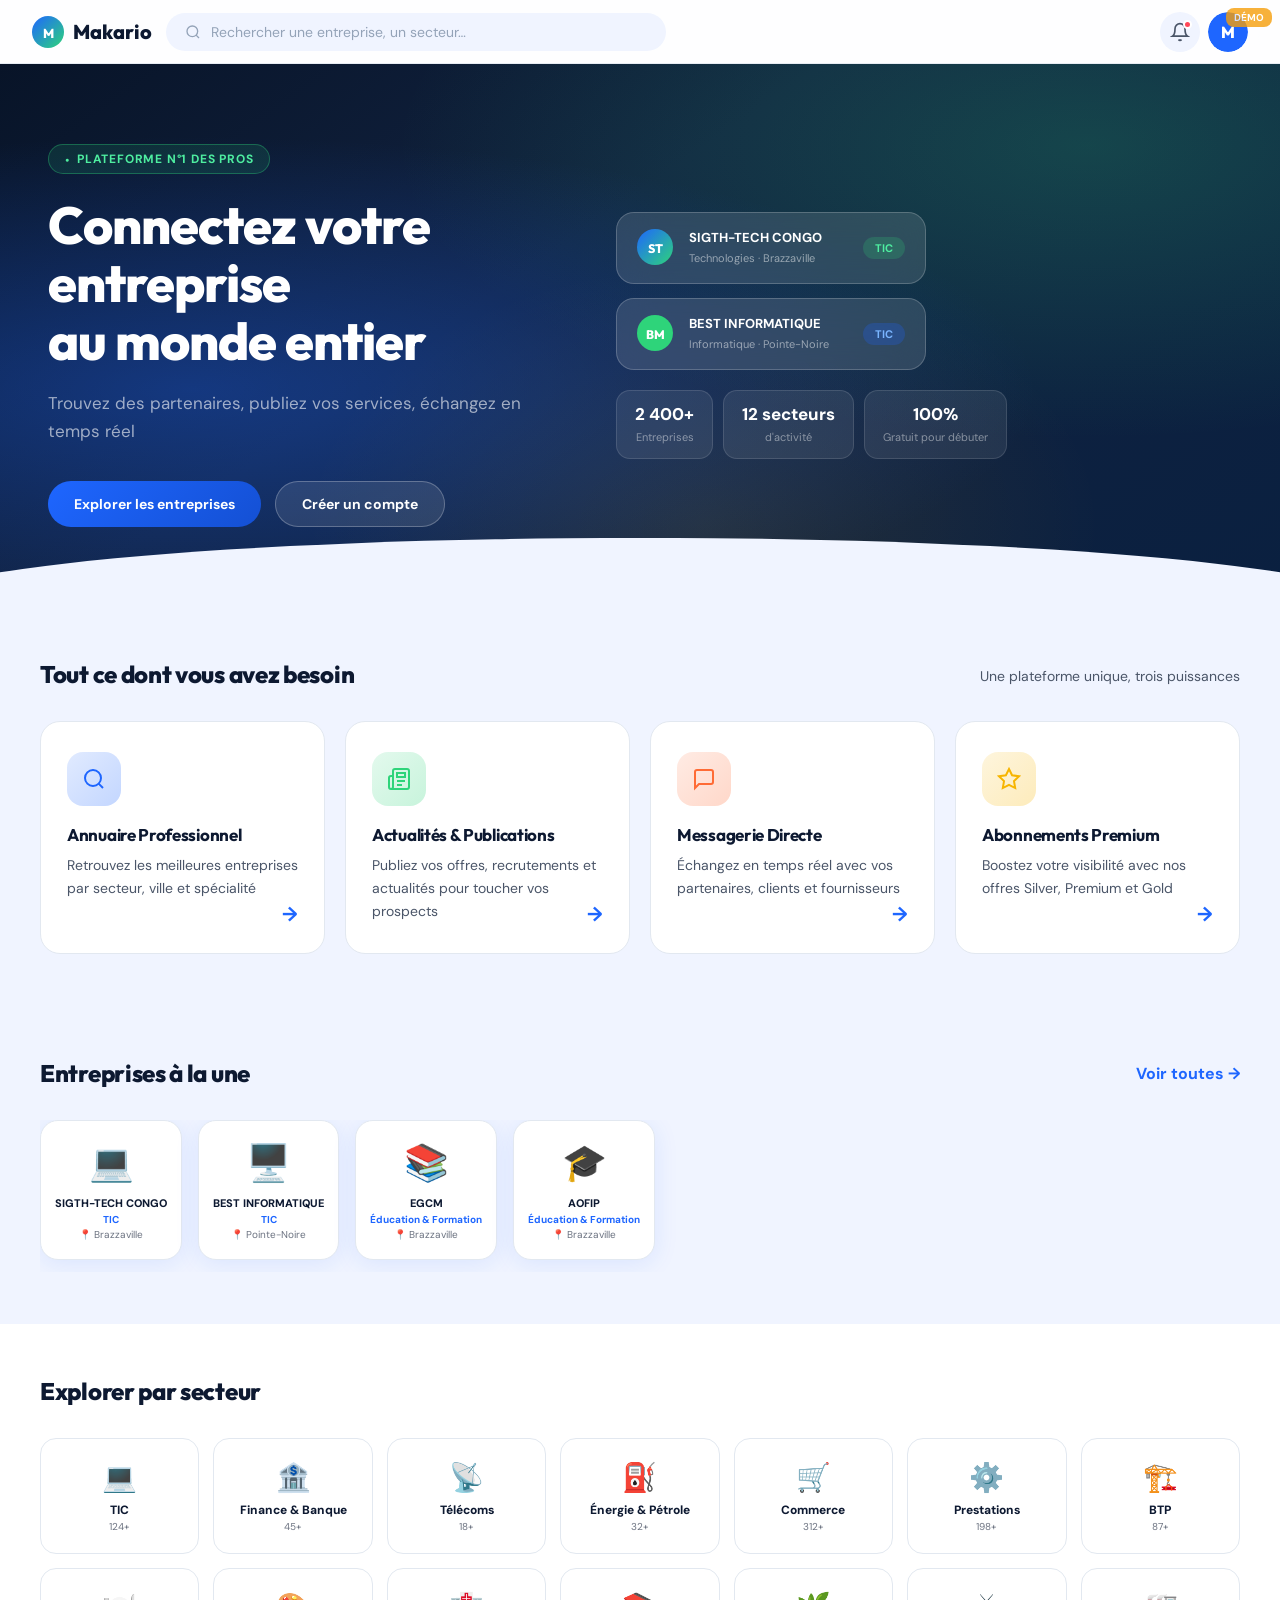
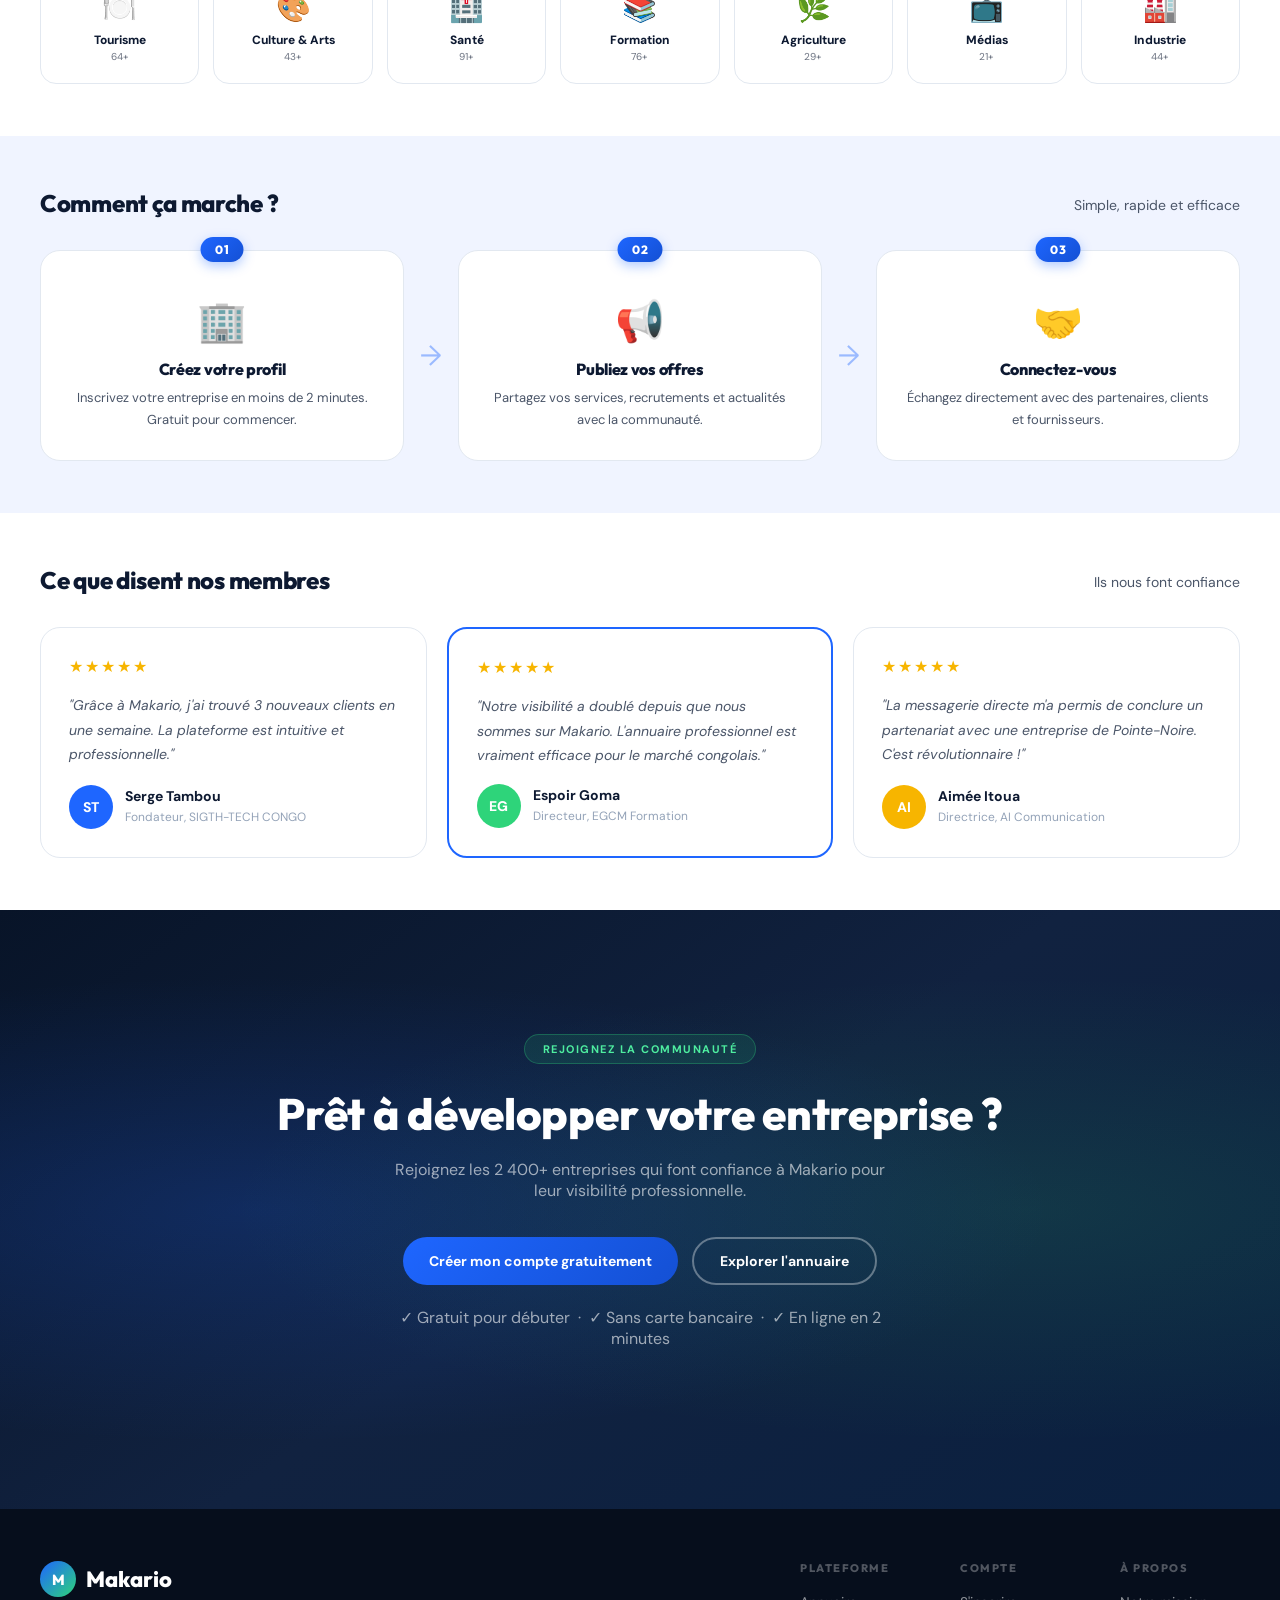
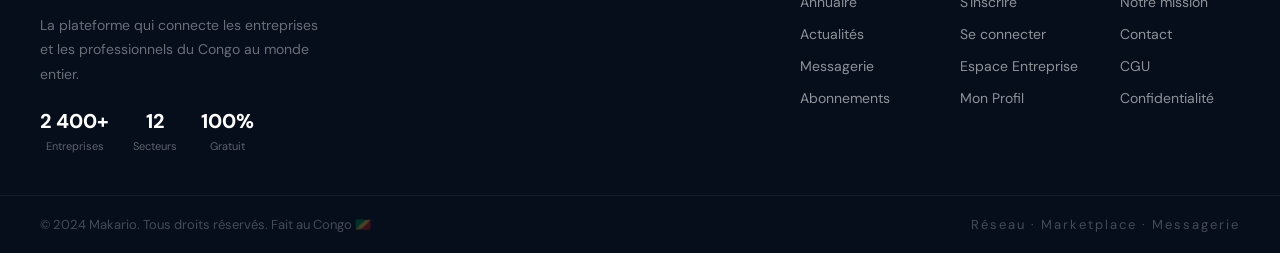
==== commit 9073512e: "Makario v4 — Explore 4 onglets : Entreprises/Personnes/Universités/Entrepreneurs + vraies données Co" ====
--- a/public/index.html
+++ b/public/index.html
@@ -286,35 +286,134 @@
     <section id="page-explore" class="page">
       <div class="page-header">
         <h2>Explorer</h2>
-        <p>Découvrez toutes les entreprises enregistrées</p>
-      </div>
-      <div class="explore-toolbar">
-        <div class="search-bar">
-          <svg width="16" height="16" viewBox="0 0 24 24" fill="none" stroke="currentColor" stroke-width="2"><circle cx="11" cy="11" r="8"/><path d="m21 21-4.35-4.35"/></svg>
-          <input type="text" placeholder="Rechercher…" id="explore-search" oninput="filterCompanies()" />
-        </div>
-        <div class="filter-row">
-          <select id="filter-sector" onchange="filterCompanies()">
-            <option value="">Tous les secteurs</option>
-            <option>TIC</option>
-            <option>Commerce</option>
-            <option>Prestations de services</option>
-            <option>BTP</option>
-            <option>Tourisme & Restauration</option>
-            <option>Culture & Arts</option>
-            <option>Santé</option>
-            <option>Éducation & Formation</option>
-          </select>
-          <select id="filter-city" onchange="filterCompanies()">
-            <option value="">Toutes les villes</option>
-            <option>Brazzaville</option>
-            <option>Pointe-Noire</option>
-            <option>Dolisie</option>
-            <option>Ouesso</option>
-          </select>
-        </div>
-      </div>
-      <div class="companies-grid" id="explore-list"></div>
+        <p>Entreprises · Personnes · Universités · Entrepreneurs</p>
+      </div>
+
+      <!-- Onglets de navigation -->
+      <div class="explore-tabs">
+        <button class="et-tab active" data-tab="companies" onclick="switchExploreTab('companies')">🏢 <span>Entreprises</span></button>
+        <button class="et-tab" data-tab="people" onclick="switchExploreTab('people')">👥 <span>Personnes</span></button>
+        <button class="et-tab" data-tab="universities" onclick="switchExploreTab('universities')">🎓 <span>Universités</span></button>
+        <button class="et-tab" data-tab="entrepreneurs" onclick="switchExploreTab('entrepreneurs')">🚀 <span>Entrepreneurs</span></button>
+      </div>
+
+      <!-- ─── Tab: Entreprises ─── -->
+      <div id="tab-companies" class="explore-tab-content">
+        <div class="explore-toolbar">
+          <div class="search-bar">
+            <svg width="16" height="16" viewBox="0 0 24 24" fill="none" stroke="currentColor" stroke-width="2"><circle cx="11" cy="11" r="8"/><path d="m21 21-4.35-4.35"/></svg>
+            <input type="text" placeholder="Rechercher une entreprise, un service…" id="explore-search" oninput="filterCompanies()" />
+          </div>
+          <div class="filter-row">
+            <select id="filter-sector" onchange="filterCompanies()">
+              <option value="">Tous les secteurs</option>
+              <option>TIC</option>
+              <option>Finance & Banque</option>
+              <option>Télécommunications</option>
+              <option>Énergie & Pétrole</option>
+              <option>Commerce</option>
+              <option>Prestations de services</option>
+              <option>BTP</option>
+              <option>Tourisme & Hôtellerie</option>
+              <option>Culture & Arts</option>
+              <option>Santé & Pharmacie</option>
+              <option>Éducation & Formation</option>
+              <option>Agriculture & Commerce</option>
+              <option>Sylviculture & Industrie</option>
+              <option>Médias & Divertissement</option>
+              <option>Assurances</option>
+              <option>Logistique & Services</option>
+              <option>Industrie & Commerce</option>
+              <option>E-commerce & Tech</option>
+            </select>
+            <select id="filter-city" onchange="filterCompanies()">
+              <option value="">Toutes les villes</option>
+              <option>Brazzaville</option>
+              <option>Pointe-Noire</option>
+              <option>Dolisie</option>
+              <option>Ouesso</option>
+              <option>Lagos</option>
+              <option>Nairobi</option>
+            </select>
+          </div>
+        </div>
+        <div class="companies-grid" id="explore-list"></div>
+      </div>
+
+      <!-- ─── Tab: Personnes ─── -->
+      <div id="tab-people" class="explore-tab-content hidden">
+        <div class="explore-toolbar">
+          <div class="search-bar">
+            <svg width="16" height="16" viewBox="0 0 24 24" fill="none" stroke="currentColor" stroke-width="2"><circle cx="11" cy="11" r="8"/><path d="m21 21-4.35-4.35"/></svg>
+            <input type="text" placeholder="Rechercher par nom, profession, compétence…" id="people-search" oninput="filterPeople()" />
+          </div>
+        </div>
+        <div class="people-grid" id="people-list"></div>
+      </div>
+
+      <!-- ─── Tab: Universités & Écoles ─── -->
+      <div id="tab-universities" class="explore-tab-content hidden">
+        <div class="explore-toolbar">
+          <div class="search-bar">
+            <svg width="16" height="16" viewBox="0 0 24 24" fill="none" stroke="currentColor" stroke-width="2"><circle cx="11" cy="11" r="8"/><path d="m21 21-4.35-4.35"/></svg>
+            <input type="text" placeholder="Rechercher une université, une école…" id="uni-search" oninput="filterUniversities()" />
+          </div>
+          <div class="filter-row">
+            <select id="filter-uni-country" onchange="filterUniversities()">
+              <option value="">Tous les pays</option>
+              <option>Congo</option>
+              <option>RD Congo</option>
+              <option>Cameroun</option>
+              <option>Sénégal</option>
+              <option>Côte d'Ivoire</option>
+              <option>Togo</option>
+              <option>Gabon</option>
+            </select>
+            <select id="filter-uni-type" onchange="filterUniversities()">
+              <option value="">Tous les types</option>
+              <option>Université Publique</option>
+              <option>Institut Privé</option>
+              <option>École d'Ingénieurs</option>
+              <option>École de Gestion</option>
+              <option>Institut Professionnel</option>
+            </select>
+          </div>
+        </div>
+        <div class="universities-grid" id="universities-list"></div>
+      </div>
+
+      <!-- ─── Tab: Hub Entrepreneurs ─── -->
+      <div id="tab-entrepreneurs" class="explore-tab-content hidden">
+        <div class="explore-toolbar">
+          <div class="search-bar">
+            <svg width="16" height="16" viewBox="0 0 24 24" fill="none" stroke="currentColor" stroke-width="2"><circle cx="11" cy="11" r="8"/><path d="m21 21-4.35-4.35"/></svg>
+            <input type="text" placeholder="Rechercher une startup, un entrepreneur…" id="ent-search" oninput="filterEntrepreneurs()" />
+          </div>
+          <div class="filter-row">
+            <select id="filter-ent-sector" onchange="filterEntrepreneurs()">
+              <option value="">Tous les secteurs</option>
+              <option>Fintech</option>
+              <option>AgriTech</option>
+              <option>HealthTech</option>
+              <option>EdTech</option>
+              <option>Logistique & Tech</option>
+              <option>RH & Recrutement</option>
+              <option>Énergie Verte</option>
+              <option>E-commerce</option>
+            </select>
+            <select id="filter-ent-stage" onchange="filterEntrepreneurs()">
+              <option value="">Toutes les phases</option>
+              <option>Idée</option>
+              <option>MVP</option>
+              <option>Lancement</option>
+              <option>Seed</option>
+              <option>Croissance</option>
+            </select>
+          </div>
+        </div>
+        <div class="entrepreneurs-grid" id="entrepreneurs-list"></div>
+      </div>
+
     </section>
 
     <!-- ══════════ NEWS ══════════ -->
--- a/public/style.css
+++ b/public/style.css
@@ -810,6 +810,119 @@
 #install-banner .ib-close { background: rgba(255,255,255,.1); border: none; color: white; width: 28px; height: 28px; border-radius: 50%; cursor: pointer; font-size: 14px; display: flex; align-items: center; justify-content: center; transition: background var(--transition); }
 #install-banner .ib-close:hover { background: rgba(255,255,255,.2); }
 
+/* ─── EXPLORE TABS ─── */
+.explore-tabs {
+  display: flex; gap: 0; overflow-x: auto; padding: 0 20px;
+  scrollbar-width: none; -webkit-overflow-scrolling: touch;
+  border-bottom: 2px solid var(--border);
+}
+.explore-tabs::-webkit-scrollbar { display: none; }
+.et-tab {
+  display: flex; align-items: center; gap: 6px;
+  padding: 13px 18px; border: none; background: none;
+  font-size: 13px; font-weight: 700; color: var(--text-2);
+  cursor: pointer; white-space: nowrap; flex-shrink: 0;
+  border-bottom: 3px solid transparent; margin-bottom: -2px;
+  transition: all var(--transition);
+}
+.et-tab span { display: none; }
+@media (min-width: 400px) { .et-tab span { display: inline; } }
+.et-tab:hover { color: var(--navy); background: var(--gray-bg); }
+.et-tab.active { color: var(--blue); border-bottom-color: var(--blue); }
+.explore-tab-content { animation: tab-in .18s ease; }
+@keyframes tab-in { from { opacity: 0; transform: translateY(5px); } to { opacity: 1; transform: translateY(0); } }
+
+/* ─── PEOPLE ─── */
+.people-grid {
+  display: grid;
+  grid-template-columns: repeat(auto-fill, minmax(280px, 1fr));
+  gap: 16px; padding: 20px;
+}
+.person-card {
+  background: white; border-radius: 18px; padding: 18px;
+  border: 1.5px solid var(--border); cursor: pointer;
+  transition: all var(--transition); display: flex; gap: 14px;
+  align-items: flex-start;
+}
+.person-card:hover { border-color: var(--blue); transform: translateY(-2px); box-shadow: var(--shadow); }
+.pc-avatar {
+  width: 52px; height: 52px; border-radius: 50%; flex-shrink: 0;
+  display: flex; align-items: center; justify-content: center;
+  font-size: 17px; font-weight: 800; color: white;
+}
+.pc-body { flex: 1; min-width: 0; }
+.pc-name { font-size: 14px; font-weight: 800; color: var(--navy); margin-bottom: 2px; display: flex; align-items: center; gap: 5px; }
+.pc-entrepreneur-badge { font-size: 12px; }
+.pc-role { font-size: 11px; color: var(--blue); font-weight: 700; margin-bottom: 3px; }
+.pc-location { font-size: 10px; color: var(--gray); margin-bottom: 6px; }
+.pc-bio { font-size: 11px; color: var(--text-2); line-height: 1.5; margin-bottom: 8px; }
+.pc-skills { display: flex; flex-wrap: wrap; gap: 4px; margin-bottom: 10px; }
+.pc-footer { display: flex; align-items: center; justify-content: space-between; gap: 6px; }
+.pc-connections { font-size: 10px; color: var(--gray); font-weight: 600; }
+
+/* ─── UNIVERSITÉS ─── */
+.universities-grid {
+  display: grid;
+  grid-template-columns: repeat(auto-fill, minmax(300px, 1fr));
+  gap: 16px; padding: 20px;
+}
+.uni-card {
+  background: white; border-radius: 18px; padding: 20px;
+  border: 1.5px solid var(--border); cursor: pointer;
+  transition: all var(--transition);
+}
+.uni-card:hover { border-color: var(--blue); transform: translateY(-2px); box-shadow: var(--shadow); }
+.uc-header { display: flex; align-items: flex-start; gap: 12px; margin-bottom: 10px; }
+.uc-icon { font-size: 34px; flex-shrink: 0; }
+.uc-badge { display: inline-block; padding: 2px 8px; border-radius: 6px; font-size: 10px; font-weight: 800; }
+.uc-badge.verified { background: #D1FAE5; color: #065F46; }
+.uc-type { font-size: 11px; color: var(--blue); font-weight: 700; margin-top: 4px; }
+.uc-name { font-size: 14px; font-weight: 800; color: var(--navy); margin-bottom: 5px; line-height: 1.3; }
+.uc-location { font-size: 11px; color: var(--gray); margin-bottom: 8px; }
+.uc-meta { display: flex; gap: 12px; font-size: 11px; color: var(--text-2); margin-bottom: 10px; font-weight: 600; flex-wrap: wrap; }
+.uc-faculties { display: flex; flex-wrap: wrap; gap: 5px; margin-bottom: 12px; }
+.uc-actions { display: flex; gap: 8px; }
+
+/* ─── HUB ENTREPRENEURS ─── */
+.entrepreneurs-grid {
+  display: grid;
+  grid-template-columns: repeat(auto-fill, minmax(300px, 1fr));
+  gap: 16px; padding: 20px;
+}
+.ent-card {
+  background: white; border-radius: 18px; padding: 20px;
+  border: 1.5px solid var(--border);
+  transition: all var(--transition);
+  border-top: 3px solid var(--amber, #F7B500);
+}
+.ent-card:hover { transform: translateY(-2px); box-shadow: var(--shadow); border-color: var(--amber, #F7B500); }
+.ec-header { display: flex; align-items: flex-start; gap: 10px; margin-bottom: 8px; }
+.ec-avatar {
+  width: 42px; height: 42px; border-radius: 50%; flex-shrink: 0;
+  background: linear-gradient(135deg, var(--amber,#F7B500), var(--coral,#FF6B35));
+  display: flex; align-items: center; justify-content: center;
+  font-size: 13px; font-weight: 800; color: white;
+}
+.ec-name { font-size: 13px; font-weight: 800; color: var(--navy); }
+.ec-startup { font-size: 11px; color: var(--blue); font-weight: 700; margin-top: 2px; }
+.ec-stage { padding: 3px 10px; border-radius: 20px; font-size: 10px; font-weight: 800; flex-shrink: 0; }
+.ec-sector { font-size: 11px; color: var(--text-2); font-weight: 600; margin-bottom: 8px; }
+.ec-pitch { font-size: 12px; color: #4B5563; line-height: 1.55; margin-bottom: 10px; }
+.ec-footer { display: flex; align-items: center; justify-content: space-between; margin-bottom: 12px; gap: 6px; }
+.ec-funding { font-size: 11px; color: var(--gray); font-weight: 600; }
+.ec-seeking { background: #FEF3C7; color: #92400E; padding: 3px 8px; border-radius: 20px; font-size: 10px; font-weight: 700; }
+.ec-actions { display: flex; gap: 8px; }
+
+/* ─── SKILL TAGS ─── */
+.skill-tag {
+  background: rgba(30,102,255,.1); color: var(--blue);
+  padding: 3px 9px; border-radius: 20px; font-size: 10px; font-weight: 700;
+  display: inline-block;
+}
+
+/* ─── EMPTY STATE ─── */
+.empty-state { padding: 56px 24px; text-align: center; color: var(--gray); font-size: 14px; font-weight: 600; }
+
 /* ─── MODALS ─── */
 .modal-overlay {
   position: fixed; inset: 0; background: rgba(13,25,49,.6);
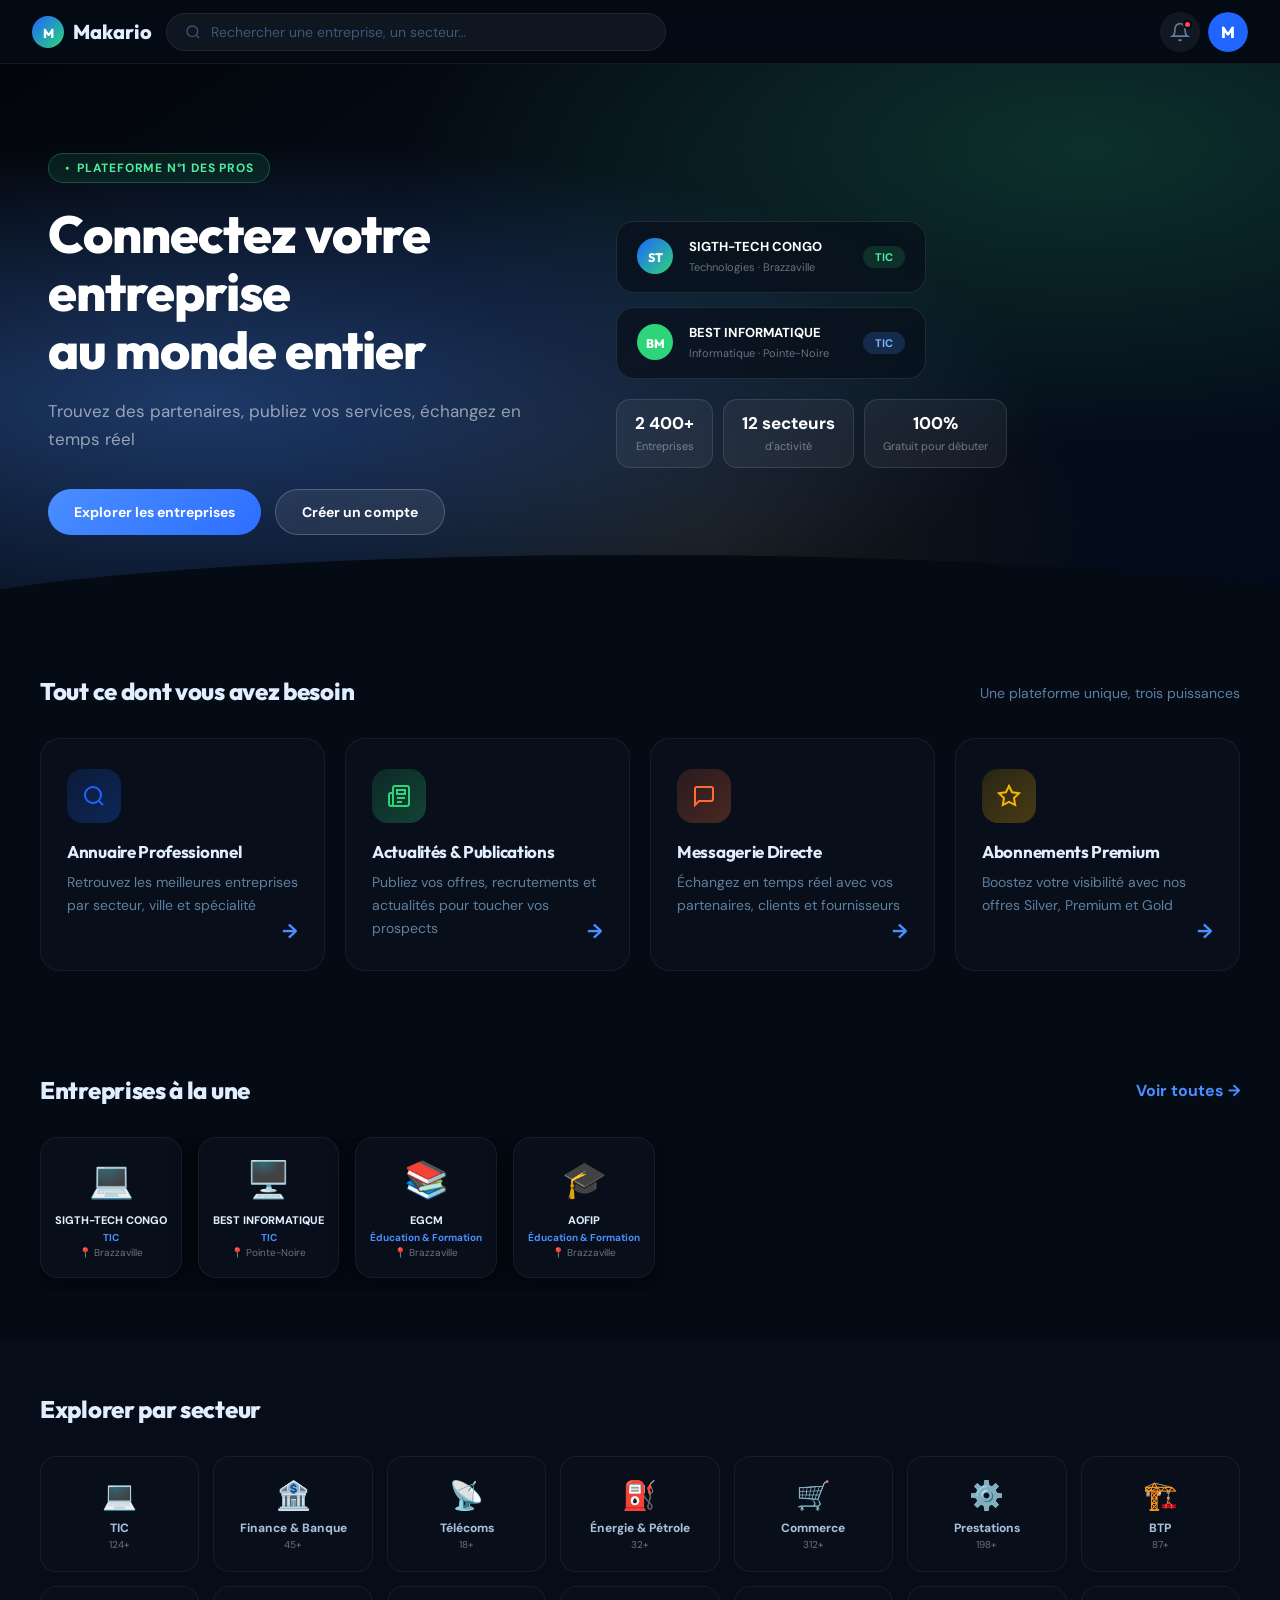
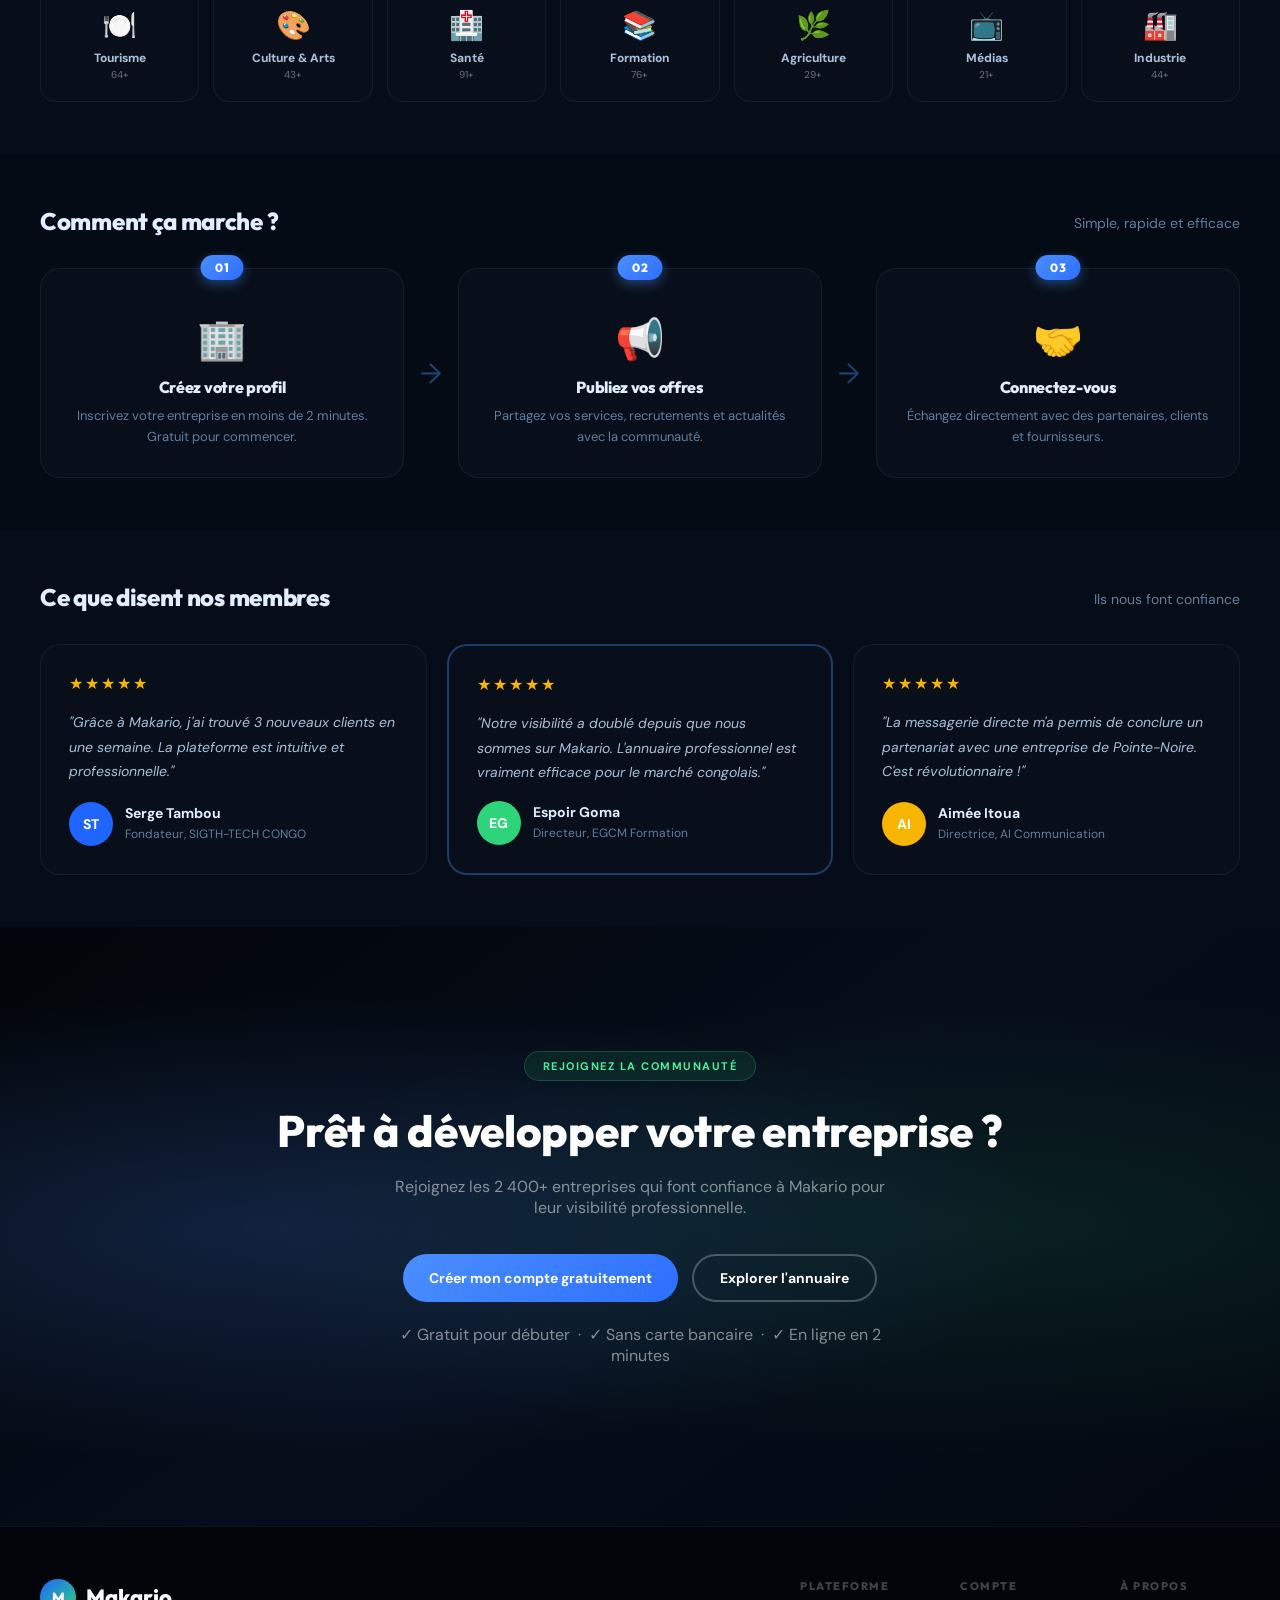
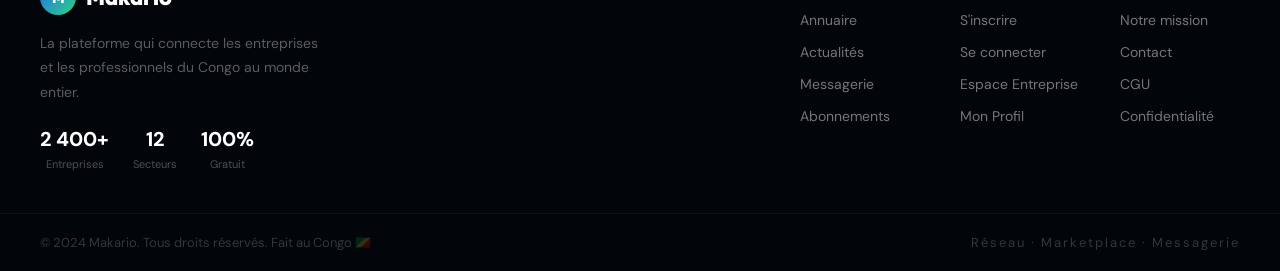
==== commit 567a0754: "Dark Night Blue v5.0 — theme complet + suppression mode demo + SW v5" ====
--- a/public/index.html
+++ b/public/index.html
@@ -24,7 +24,7 @@
   <link rel="stylesheet" href="style.css" />
   <link rel="manifest" href="manifest.json" />
   <link rel="icon" type="image/svg+xml" href="icon-192.svg" />
-  <meta name="theme-color" content="#1E66FF" />
+  <meta name="theme-color" content="#040B14" />
   <meta name="apple-mobile-web-app-capable" content="yes" />
   <meta name="apple-mobile-web-app-status-bar-style" content="black-translucent" />
   <meta name="apple-mobile-web-app-title" content="Makario" />
--- a/public/style.css
+++ b/public/style.css
@@ -1,38 +1,41 @@
 /* ═══════════════════════════════════════════════════════
-   MAKARIO — Design System v3.0  |  Premium African Edition
-   Palette : Blue #1E66FF · Green #2ED47A · Amber #F7B500
-             Navy #0D1931 · Coral #FF6B35 · Purple #7C3AED
+   MAKARIO — Design System v4.0  |  Dark Night Blue
+   Palette : Electric Blue #4A8EFF · Neon Green #2ED47A
+             Midnight #040B14 · Navy Card #080F1A
+             Amber #F7B500 · Coral #FF6B35
    ═══════════════════════════════════════════════════════ */
 
 :root {
-  --blue:      #1E66FF;
-  --blue-dark: #1450D4;
-  --blue-glow: rgba(30,102,255,.25);
-  --green:     #2ED47A;
-  --green-dark:#1DB360;
-  --amber:     #F7B500;
-  --coral:     #FF6B35;
-  --purple:    #7C3AED;
-  --navy:      #0D1931;
-  --navy-mid:  #112240;
-  --gray-bg:   #F0F4FF;
-  --gray:      #94A3B8;
-  --text:      #0D1931;
-  --text-2:    #4A5568;
-  --white:     #ffffff;
-  --border:    #E2E8F0;
-  --card-bg:   rgba(255,255,255,.9);
-  --glass:     rgba(255,255,255,.12);
-  --glass-border: rgba(255,255,255,.2);
-  --shadow-sm: 0 2px 8px rgba(13,25,49,.06);
-  --shadow:    0 4px 24px rgba(30,102,255,.1);
-  --shadow-lg: 0 16px 48px rgba(30,102,255,.16);
-  --shadow-xl: 0 24px 64px rgba(13,25,49,.18);
-  --radius:    20px;
-  --radius-sm: 12px;
-  --radius-xs: 8px;
-  --nav-h:     64px;
-  --bn-h:      76px;
+  --blue:       #4A8EFF;
+  --blue-dark:  #2D6FFF;
+  --blue-glow:  rgba(74,142,255,.20);
+  --green:      #2ED47A;
+  --green-dark: #1DB360;
+  --amber:      #F7B500;
+  --coral:      #FF6B35;
+  --purple:     #818CF8;
+  --navy:       #E0EEFF;
+  --navy-mid:   #080F1A;
+  --gray-bg:    #040B14;
+  --section-alt:#060D18;
+  --card-bg:    #080F1A;
+  --gray:       #3A5878;
+  --text:       #A8C0DC;
+  --text-2:     #5F7FA0;
+  --white:      #ffffff;
+  --border:     rgba(255,255,255,.06);
+  --border-2:   rgba(255,255,255,.10);
+  --glass:      rgba(255,255,255,.04);
+  --glass-border: rgba(255,255,255,.10);
+  --shadow-sm:  0 2px 8px rgba(0,0,0,.5);
+  --shadow:     0 4px 24px rgba(0,0,0,.6);
+  --shadow-lg:  0 16px 48px rgba(0,0,0,.7);
+  --shadow-xl:  0 24px 64px rgba(0,0,0,.8);
+  --radius:     20px;
+  --radius-sm:  12px;
+  --radius-xs:  8px;
+  --nav-h:      64px;
+  --bn-h:       76px;
   --transition: .22s cubic-bezier(.4,0,.2,1);
 }
 
@@ -49,7 +52,7 @@
   overflow-x: hidden;
   -webkit-font-smoothing: antialiased;
 }
-h1,h2,h3,h4,h5 { font-family: 'Outfit', sans-serif; letter-spacing: -.3px; }
+h1,h2,h3,h4,h5 { font-family: 'Outfit', sans-serif; letter-spacing: -.3px; color: var(--navy); }
 button { font-family: 'DM Sans', sans-serif; cursor: pointer; border: none; outline: none; }
 input, select, textarea { font-family: 'DM Sans', sans-serif; outline: none; border: none; }
 img { display: block; }
@@ -66,7 +69,7 @@
 /* ─── SPLASH ─── */
 .splash {
   position: fixed; inset: 0;
-  background: linear-gradient(145deg, var(--navy) 0%, #0a1f52 50%, #0D1931 100%);
+  background: linear-gradient(145deg, #020509 0%, #060D18 50%, #030811 100%);
   display: flex; align-items: center; justify-content: center;
   z-index: 9999;
   transition: opacity .5s ease, transform .5s ease;
@@ -75,7 +78,7 @@
   content: '';
   position: absolute; inset: 0;
   background:
-    radial-gradient(ellipse at 20% 30%, rgba(30,102,255,.25) 0%, transparent 60%),
+    radial-gradient(ellipse at 20% 30%, rgba(74,142,255,.3) 0%, transparent 60%),
     radial-gradient(ellipse at 80% 70%, rgba(46,212,122,.15) 0%, transparent 50%),
     radial-gradient(ellipse at 60% 20%, rgba(247,181,0,.08) 0%, transparent 40%);
   pointer-events: none;
@@ -84,15 +87,15 @@
 .splash-inner { text-align: center; display: flex; flex-direction: column; align-items: center; gap: 20px; position: relative; }
 .splash-logo {
   width: 100px; height: 100px;
-  filter: drop-shadow(0 0 32px rgba(30,102,255,.5));
+  filter: drop-shadow(0 0 32px rgba(74,142,255,.6));
   animation: splash-pulse 2.4s ease-in-out infinite;
 }
 @keyframes splash-pulse {
-  0%,100% { transform: scale(1); filter: drop-shadow(0 0 24px rgba(30,102,255,.4)); }
-  50% { transform: scale(1.06); filter: drop-shadow(0 0 40px rgba(46,212,122,.5)); }
+  0%,100% { transform: scale(1); filter: drop-shadow(0 0 24px rgba(74,142,255,.4)); }
+  50% { transform: scale(1.06); filter: drop-shadow(0 0 40px rgba(46,212,122,.6)); }
 }
 .splash-title { font-size: 48px; font-weight: 800; color: white; letter-spacing: -1.5px; }
-.splash-sub { color: rgba(255,255,255,.45); font-size: 12px; letter-spacing: 3px; text-transform: uppercase; }
+.splash-sub { color: rgba(255,255,255,.35); font-size: 12px; letter-spacing: 3px; text-transform: uppercase; }
 .splash-loader { display: flex; gap: 10px; justify-content: center; }
 .splash-loader span {
   width: 8px; height: 8px; border-radius: 50%;
@@ -112,18 +115,18 @@
 /* ─── NAVBAR ─── */
 .navbar {
   position: fixed; top: 0; left: 0; right: 0; height: var(--nav-h);
-  background: rgba(255,255,255,.9);
+  background: rgba(4,11,20,.85);
   backdrop-filter: blur(24px) saturate(180%);
   -webkit-backdrop-filter: blur(24px) saturate(180%);
-  border-bottom: 1px solid rgba(226,232,240,.8);
+  border-bottom: 1px solid rgba(255,255,255,.06);
   display: flex; align-items: center; gap: 14px;
   padding: 0 20px;
   z-index: 200;
   transition: box-shadow var(--transition), background var(--transition);
 }
 .navbar.scrolled {
-  background: rgba(255,255,255,.97);
-  box-shadow: 0 1px 0 var(--border), var(--shadow);
+  background: rgba(4,11,20,.97);
+  box-shadow: 0 1px 0 rgba(255,255,255,.05), 0 4px 24px rgba(0,0,0,.5);
 }
 .nav-brand {
   display: flex; align-items: center; gap: 9px;
@@ -133,33 +136,33 @@
 }
 .nav-search {
   flex: 1; display: flex; align-items: center; gap: 10px;
-  background: var(--gray-bg);
-  border: 1.5px solid transparent;
+  background: rgba(255,255,255,.05);
+  border: 1.5px solid rgba(255,255,255,.07);
   border-radius: 40px; padding: 9px 18px;
   max-width: 500px;
   transition: border-color var(--transition), box-shadow var(--transition), background var(--transition);
 }
 .nav-search:focus-within {
-  background: white;
+  background: rgba(255,255,255,.08);
   border-color: var(--blue);
   box-shadow: 0 0 0 4px var(--blue-glow);
 }
 .nav-search svg { color: var(--gray); flex-shrink: 0; }
-.nav-search input { flex: 1; background: none; font-size: 14px; color: var(--text); }
+.nav-search input { flex: 1; background: none; font-size: 14px; color: var(--navy); }
 .nav-search input::placeholder { color: var(--gray); }
 .nav-right { display: flex; align-items: center; gap: 8px; margin-left: auto; }
 .nav-notif {
   position: relative; width: 40px; height: 40px;
-  border-radius: 50%; background: var(--gray-bg);
+  border-radius: 50%; background: rgba(255,255,255,.06);
   display: flex; align-items: center; justify-content: center;
   color: var(--text-2); transition: background var(--transition), transform var(--transition);
 }
-.nav-notif:hover { background: var(--border); transform: scale(1.05); }
+.nav-notif:hover { background: rgba(255,255,255,.1); transform: scale(1.05); }
 .nav-notif:active { transform: scale(.95); }
 .notif-dot {
   position: absolute; top: 8px; right: 8px;
   width: 9px; height: 9px; border-radius: 50%;
-  background: #FF4757; border: 2px solid white;
+  background: #FF4757; border: 2px solid var(--gray-bg);
   animation: notif-pulse 2s ease-in-out infinite;
 }
 @keyframes notif-pulse {
@@ -185,18 +188,18 @@
 /* ─── HERO ─── */
 .hero {
   position: relative; overflow: hidden;
-  background: linear-gradient(145deg, #081428 0%, var(--navy-mid) 40%, #0a2040 100%);
+  background: linear-gradient(145deg, #020509 0%, #060D1A 40%, #030B1A 100%);
   color: white;
   display: flex; align-items: center;
-  min-height: 540px; padding: 80px 48px;
+  min-height: 560px; padding: 80px 48px;
   gap: 48px;
 }
 .hero-bg {
   position: absolute; inset: 0; pointer-events: none;
   background:
-    radial-gradient(ellipse at 15% 60%, rgba(30,102,255,.35) 0%, transparent 55%),
-    radial-gradient(ellipse at 85% 15%, rgba(46,212,122,.2) 0%, transparent 45%),
-    radial-gradient(ellipse at 55% 85%, rgba(247,181,0,.1) 0%, transparent 40%);
+    radial-gradient(ellipse at 15% 60%, rgba(74,142,255,.35) 0%, transparent 55%),
+    radial-gradient(ellipse at 85% 15%, rgba(46,212,122,.18) 0%, transparent 45%),
+    radial-gradient(ellipse at 55% 85%, rgba(247,181,0,.08) 0%, transparent 40%);
   animation: hero-shift 12s ease-in-out infinite alternate;
 }
 @keyframes hero-shift {
@@ -212,8 +215,8 @@
 .hero-content { position: relative; flex: 1; max-width: 520px; z-index: 1; }
 .hero-badge {
   display: inline-flex; align-items: center; gap: 7px;
-  background: rgba(46,212,122,.12);
-  border: 1px solid rgba(46,212,122,.35);
+  background: rgba(46,212,122,.10);
+  border: 1px solid rgba(46,212,122,.30);
   color: #4EEEA0; font-size: 12px; font-weight: 700;
   letter-spacing: .8px; text-transform: uppercase;
   padding: 6px 16px; border-radius: 40px; margin-bottom: 22px;
@@ -223,11 +226,11 @@
 .hero-content h2 {
   font-size: clamp(30px, 4.5vw, 52px);
   font-weight: 800; line-height: 1.12; letter-spacing: -1px;
-  margin-bottom: 18px;
+  margin-bottom: 18px; color: white;
 }
 .hero-content h2 span { color: var(--green); }
 .hero-content p {
-  color: rgba(255,255,255,.6); font-size: 17px;
+  color: rgba(255,255,255,.55); font-size: 17px;
   line-height: 1.65; margin-bottom: 36px;
 }
 .hero-actions { display: flex; gap: 14px; flex-wrap: wrap; }
@@ -237,22 +240,22 @@
   z-index: 1;
 }
 .hero-card {
-  background: var(--glass);
+  background: rgba(8,15,26,.7);
   backdrop-filter: blur(16px);
-  border: 1px solid var(--glass-border);
+  border: 1px solid rgba(255,255,255,.10);
   border-radius: 18px; padding: 16px 20px;
   display: flex; align-items: center; gap: 14px;
   width: 310px;
   transition: transform var(--transition), box-shadow var(--transition);
 }
-.hero-card:hover { transform: translateY(-3px); box-shadow: 0 12px 32px rgba(0,0,0,.3); }
+.hero-card:hover { transform: translateY(-3px); box-shadow: 0 12px 32px rgba(0,0,0,.5); }
 .hc-logo { flex-shrink: 0; width: 38px; height: 38px; border-radius: 10px; overflow: hidden; }
 .hc-info { flex: 1; }
 .hc-info strong { display: block; font-size: 13px; font-weight: 700; color: white; }
-.hc-info span { font-size: 11px; color: rgba(255,255,255,.5); }
+.hc-info span { font-size: 11px; color: rgba(255,255,255,.4); }
 .hc-badge { font-size: 11px; font-weight: 700; padding: 4px 12px; border-radius: 20px; }
-.hc-badge.green { background: rgba(46,212,122,.2); color: #4EEEA0; }
-.hc-badge.blue  { background: rgba(30,102,255,.25); color: #7AB4FF; }
+.hc-badge.green { background: rgba(46,212,122,.15); color: #4EEEA0; }
+.hc-badge.blue  { background: rgba(74,142,255,.20); color: #7AB4FF; }
 
 .floating { animation: float 5s ease-in-out infinite; }
 .delay1 { animation-delay: -2.5s; }
@@ -263,18 +266,18 @@
 }
 .stat-pills { display: flex; gap: 10px; flex-wrap: wrap; margin-top: 6px; }
 .pill {
-  background: rgba(255,255,255,.08); border: 1px solid rgba(255,255,255,.12);
+  background: rgba(255,255,255,.05); border: 1px solid rgba(255,255,255,.10);
   border-radius: 14px; padding: 12px 18px; text-align: center;
   transition: background var(--transition);
 }
-.pill:hover { background: rgba(255,255,255,.14); }
+.pill:hover { background: rgba(255,255,255,.10); }
 .pill strong { display: block; font-size: 17px; font-weight: 800; color: white; }
-.pill span { font-size: 11px; color: rgba(255,255,255,.45); }
+.pill span { font-size: 11px; color: rgba(255,255,255,.4); }
 
 /* ─── BUTTONS ─── */
 .btn-primary {
   position: relative; overflow: hidden;
-  background: linear-gradient(135deg, var(--blue) 0%, #1450d4 100%);
+  background: linear-gradient(135deg, var(--blue) 0%, var(--blue-dark) 100%);
   color: white; font-weight: 700; font-size: 14px;
   padding: 13px 26px; border-radius: 40px;
   transition: transform var(--transition), box-shadow var(--transition);
@@ -288,40 +291,40 @@
   transition: left .5s;
 }
 .btn-primary:hover::before { left: 100%; }
-.btn-primary:hover { transform: translateY(-2px); box-shadow: 0 8px 24px rgba(30,102,255,.4); }
+.btn-primary:hover { transform: translateY(-2px); box-shadow: 0 8px 24px rgba(74,142,255,.4); }
 .btn-primary:active { transform: translateY(0) scale(.98); box-shadow: none; }
 .btn-primary.sm { padding: 9px 18px; font-size: 12px; }
 .btn-primary.full { width: 100%; text-align: center; }
 
 .btn-ghost {
-  background: rgba(255,255,255,.1); color: white; font-weight: 700; font-size: 14px;
-  padding: 13px 26px; border-radius: 40px; border: 1.5px solid rgba(255,255,255,.25);
+  background: rgba(255,255,255,.08); color: white; font-weight: 700; font-size: 14px;
+  padding: 13px 26px; border-radius: 40px; border: 1.5px solid rgba(255,255,255,.20);
   transition: background var(--transition), border-color var(--transition), transform var(--transition);
 }
-.btn-ghost:hover { background: rgba(255,255,255,.18); border-color: rgba(255,255,255,.45); transform: translateY(-1px); }
+.btn-ghost:hover { background: rgba(255,255,255,.14); border-color: rgba(255,255,255,.40); transform: translateY(-1px); }
 
 .btn-outline {
-  background: white; color: var(--blue); font-weight: 700; font-size: 14px;
+  background: transparent; color: var(--blue); font-weight: 700; font-size: 14px;
   padding: 11px 22px; border-radius: 40px; border: 2px solid var(--blue);
   transition: all var(--transition);
 }
-.btn-outline:hover { background: var(--blue); color: white; transform: translateY(-1px); box-shadow: var(--shadow); }
+.btn-outline:hover { background: var(--blue); color: white; transform: translateY(-1px); box-shadow: 0 8px 24px rgba(74,142,255,.3); }
 .btn-outline:active { transform: scale(.98); }
 .btn-outline.mt { margin-top: 16px; }
 
 .btn-sm { padding: 8px 16px; border-radius: 40px; font-size: 13px; font-weight: 600; }
-.link-btn { background: none; color: var(--blue); font-weight: 700; font-size: inherit; text-decoration: none; }
+.link-btn { background: none; color: var(--blue); font-weight: 700; font-size: inherit; }
 .link-btn:hover { text-decoration: underline; }
 .icon-btn {
-  width: 38px; height: 38px; border-radius: 50%; background: var(--gray-bg);
+  width: 38px; height: 38px; border-radius: 50%; background: rgba(255,255,255,.06);
   display: flex; align-items: center; justify-content: center; color: var(--text-2);
   transition: background var(--transition), transform var(--transition);
 }
-.icon-btn:hover { background: var(--border); transform: scale(1.05); }
+.icon-btn:hover { background: rgba(255,255,255,.1); transform: scale(1.05); }
 
 /* ─── SECTIONS ─── */
 .section { padding: 52px 40px; }
-.section.bg-subtle { background: white; }
+.section.bg-subtle { background: var(--section-alt); }
 .section-header {
   display: flex; align-items: center; justify-content: space-between; margin-bottom: 32px;
 }
@@ -331,7 +334,7 @@
 /* ─── FEATURES GRID ─── */
 .features-grid { display: grid; grid-template-columns: repeat(auto-fit, minmax(240px, 1fr)); gap: 20px; }
 .feature-card {
-  background: white; border-radius: var(--radius);
+  background: var(--card-bg); border-radius: var(--radius);
   border: 1.5px solid var(--border);
   padding: 30px 26px; cursor: pointer;
   transition: transform var(--transition), box-shadow var(--transition), border-color var(--transition);
@@ -343,7 +346,7 @@
   background: linear-gradient(135deg, var(--blue-glow), transparent 70%);
   opacity: 0; transition: opacity var(--transition);
 }
-.feature-card:hover { transform: translateY(-5px); box-shadow: var(--shadow-lg); border-color: var(--blue); }
+.feature-card:hover { transform: translateY(-5px); box-shadow: var(--shadow-lg); border-color: rgba(74,142,255,.3); }
 .feature-card:hover::after { opacity: 1; }
 .fc-icon {
   width: 54px; height: 54px; border-radius: 16px;
@@ -361,7 +364,7 @@
 
 /* ─── SPOTLIGHT CARDS ─── */
 .spotlight-card {
-  cursor: pointer; background: white; border-radius: 18px;
+  cursor: pointer; background: var(--card-bg); border-radius: 18px;
   padding: 18px 14px; text-align: center;
   box-shadow: var(--shadow); min-width: 140px; flex-shrink: 0;
   border: 1.5px solid var(--border);
@@ -369,8 +372,8 @@
   scroll-snap-align: start;
 }
 .spotlight-card:hover {
-  border-color: var(--blue); transform: translateY(-3px);
-  box-shadow: 0 8px 24px rgba(30,102,255,.18);
+  border-color: rgba(74,142,255,.4); transform: translateY(-3px);
+  box-shadow: 0 8px 24px rgba(74,142,255,.2);
 }
 
 /* ─── COMPANY CARDS ─── */
@@ -383,32 +386,32 @@
 .companies-grid { display: grid; grid-template-columns: repeat(auto-fill, minmax(280px, 1fr)); gap: 20px; padding: 24px; }
 
 .company-card {
-  background: white; border-radius: var(--radius);
+  background: var(--card-bg); border-radius: var(--radius);
   border: 1.5px solid var(--border);
   overflow: hidden; cursor: pointer;
   scroll-snap-align: start; flex-shrink: 0; width: 288px;
   transition: transform var(--transition), box-shadow var(--transition), border-color var(--transition);
 }
-.company-card:hover { transform: translateY(-5px); box-shadow: var(--shadow-lg); border-color: rgba(30,102,255,.3); }
+.company-card:hover { transform: translateY(-5px); box-shadow: var(--shadow-lg); border-color: rgba(74,142,255,.25); }
 .cc-cover {
   height: 88px;
-  background: linear-gradient(135deg, var(--blue), var(--green));
+  background: linear-gradient(135deg, #0D2040, #0A2030);
   position: relative;
 }
 .cc-avatar {
   position: absolute; bottom: -24px; left: 20px;
   width: 48px; height: 48px; border-radius: 14px;
-  border: 3px solid white;
-  background: white; box-shadow: var(--shadow-sm);
+  border: 3px solid var(--card-bg); background: var(--card-bg);
+  box-shadow: var(--shadow-sm);
   display: flex; align-items: center; justify-content: center;
   font-family: 'Outfit', sans-serif; font-weight: 800; font-size: 16px; color: var(--blue);
 }
 .cc-body { padding: 36px 20px 20px; }
 .cc-header { display: flex; align-items: flex-start; justify-content: space-between; margin-bottom: 8px; }
 .cc-name { font-weight: 700; font-size: 15px; color: var(--navy); }
-.cc-sector { font-size: 11px; font-weight: 600; color: var(--blue); background: rgba(30,102,255,.08); padding: 3px 10px; border-radius: 20px; }
-.cc-city { font-size: 12px; color: var(--gray); margin-bottom: 10px; }
-.cc-services { font-size: 13px; color: var(--text-2); line-height: 1.55; margin-bottom: 16px; display: -webkit-box; -webkit-line-clamp: 2; -webkit-box-orient: vertical; overflow: hidden; }
+.cc-sector { font-size: 11px; font-weight: 600; color: var(--blue); background: rgba(74,142,255,.12); padding: 3px 10px; border-radius: 20px; }
+.cc-city { font-size: 12px; color: var(--text-2); margin-bottom: 10px; }
+.cc-services { font-size: 13px; color: var(--text); line-height: 1.55; margin-bottom: 16px; display: -webkit-box; -webkit-line-clamp: 2; -webkit-box-orient: vertical; overflow: hidden; }
 .cc-actions { display: flex; gap: 8px; }
 .fav-btn { background: none; border: none; cursor: pointer; font-size: 20px; color: var(--gray); transition: color var(--transition), transform var(--transition); }
 .fav-btn:hover { color: #FF4757; transform: scale(1.2); }
@@ -416,12 +419,12 @@
 /* ─── SECTORS ─── */
 .sectors-grid { display: grid; grid-template-columns: repeat(auto-fill, minmax(150px, 1fr)); gap: 14px; }
 .sector-pill {
-  background: white; border: 1.5px solid var(--border); border-radius: 16px;
+  background: var(--card-bg); border: 1.5px solid var(--border); border-radius: 16px;
   padding: 20px 14px; text-align: center; cursor: pointer;
-  transition: all var(--transition);
-}
-.sector-pill:hover { border-color: var(--blue); box-shadow: var(--shadow); transform: translateY(-3px); }
-.sector-pill.active { background: linear-gradient(135deg, var(--blue), var(--blue-dark)); border-color: var(--blue); color: white; box-shadow: 0 8px 24px rgba(30,102,255,.35); }
+  transition: all var(--transition); color: var(--text);
+}
+.sector-pill:hover { border-color: rgba(74,142,255,.35); box-shadow: var(--shadow); transform: translateY(-3px); }
+.sector-pill.active { background: linear-gradient(135deg, var(--blue), var(--blue-dark)); border-color: var(--blue); color: white; box-shadow: 0 8px 24px rgba(74,142,255,.35); }
 
 /* ─── EXPLORE ─── */
 .page-header { padding: 32px 40px 0; }
@@ -430,39 +433,40 @@
 .explore-toolbar { padding: 20px 24px; display: flex; flex-direction: column; gap: 12px; }
 .search-bar {
   display: flex; align-items: center; gap: 10px;
-  background: white; border: 1.5px solid var(--border); border-radius: 40px;
+  background: var(--card-bg); border: 1.5px solid var(--border); border-radius: 40px;
   padding: 13px 22px;
   transition: border-color var(--transition), box-shadow var(--transition);
 }
 .search-bar:focus-within { border-color: var(--blue); box-shadow: 0 0 0 4px var(--blue-glow); }
 .search-bar svg { color: var(--gray); flex-shrink: 0; }
-.search-bar input { flex: 1; font-size: 14px; color: var(--text); background: none; }
+.search-bar input { flex: 1; font-size: 14px; color: var(--navy); background: none; }
 .search-bar input::placeholder { color: var(--gray); }
 .filter-row { display: flex; gap: 10px; flex-wrap: wrap; }
 .filter-row select {
-  background: white; border: 1.5px solid var(--border); border-radius: 40px;
+  background: var(--card-bg); border: 1.5px solid var(--border); border-radius: 40px;
   padding: 9px 18px; font-size: 13px; color: var(--text); cursor: pointer;
   transition: border-color var(--transition);
   appearance: none; -webkit-appearance: none;
-  background-image: url("data:image/svg+xml,%3Csvg xmlns='http://www.w3.org/2000/svg' width='12' height='8' viewBox='0 0 12 8'%3E%3Cpath d='M1 1l5 5 5-5' stroke='%2394A3B8' stroke-width='1.5' fill='none' stroke-linecap='round'/%3E%3C/svg%3E");
+  background-image: url("data:image/svg+xml,%3Csvg xmlns='http://www.w3.org/2000/svg' width='12' height='8' viewBox='0 0 12 8'%3E%3Cpath d='M1 1l5 5 5-5' stroke='%233A5878' stroke-width='1.5' fill='none' stroke-linecap='round'/%3E%3C/svg%3E");
   background-repeat: no-repeat; background-position: right 14px center;
   padding-right: 34px;
 }
+.filter-row select option { background: #0B1525; color: var(--text); }
 .filter-row select:focus { border-color: var(--blue); outline: none; }
 
 /* ─── NEWS ─── */
 .news-layout { display: flex; gap: 24px; padding: 24px 40px; align-items: flex-start; }
 .news-feed { flex: 1; display: flex; flex-direction: column; gap: 20px; }
 .news-sidebar { width: 290px; flex-shrink: 0; display: flex; flex-direction: column; gap: 16px; position: sticky; top: calc(var(--nav-h) + 20px); }
-.sidebar-card { background: white; border: 1.5px solid var(--border); border-radius: var(--radius); padding: 20px; }
+.sidebar-card { background: var(--card-bg); border: 1.5px solid var(--border); border-radius: var(--radius); padding: 20px; }
 .sidebar-card h4 { font-size: 14px; font-weight: 700; margin-bottom: 14px; color: var(--navy); }
 
 .news-card {
-  background: white; border: 1.5px solid var(--border); border-radius: var(--radius);
+  background: var(--card-bg); border: 1.5px solid var(--border); border-radius: var(--radius);
   overflow: hidden; padding: 20px;
   transition: transform var(--transition), box-shadow var(--transition);
 }
-.news-card:hover { transform: translateY(-2px); box-shadow: var(--shadow); }
+.news-card:hover { transform: translateY(-2px); box-shadow: var(--shadow); border-color: rgba(74,142,255,.2); }
 .nc-header { display: flex; align-items: center; gap: 12px; margin-bottom: 14px; }
 .nc-avatar {
   width: 42px; height: 42px; border-radius: 50%; flex-shrink: 0;
@@ -471,22 +475,22 @@
   font-weight: 800; color: white; font-size: 14px;
 }
 .nc-meta strong { font-size: 14px; font-weight: 700; display: block; color: var(--navy); }
-.nc-meta span { font-size: 12px; color: var(--gray); }
+.nc-meta span { font-size: 12px; color: var(--text-2); }
 .nc-title { font-size: 17px; font-weight: 700; color: var(--navy); margin-bottom: 10px; line-height: 1.35; }
-.nc-body { font-size: 14px; color: var(--text-2); line-height: 1.65; }
+.nc-body { font-size: 14px; color: var(--text); line-height: 1.65; }
 .nc-actions { display: flex; gap: 6px; margin-top: 16px; padding-top: 14px; border-top: 1px solid var(--border); }
 .nc-btn {
   display: flex; align-items: center; gap: 6px;
-  background: var(--gray-bg); border: none; border-radius: 40px;
+  background: rgba(255,255,255,.05); border: none; border-radius: 40px;
   padding: 8px 16px; font-size: 13px; font-weight: 600; color: var(--text-2);
   cursor: pointer; transition: all var(--transition);
 }
-.nc-btn:hover { background: rgba(30,102,255,.1); color: var(--blue); }
-.nc-btn.liked { background: rgba(30,102,255,.1); color: var(--blue); }
+.nc-btn:hover { background: rgba(74,142,255,.15); color: var(--blue); }
+.nc-btn.liked { background: rgba(74,142,255,.15); color: var(--blue); }
 
 /* ─── SKELETON LOADING ─── */
 .skeleton {
-  background: linear-gradient(90deg, #e8edf5 25%, #f0f4f8 50%, #e8edf5 75%);
+  background: linear-gradient(90deg, #080F1A 25%, #0D1B2E 50%, #080F1A 75%);
   background-size: 200% 100%;
   animation: skeleton-wave 1.5s ease-in-out infinite;
   border-radius: 8px;
@@ -496,7 +500,7 @@
   100% { background-position: -200% 0; }
 }
 .skeleton-card {
-  background: white; border: 1.5px solid var(--border); border-radius: var(--radius);
+  background: var(--card-bg); border: 1.5px solid var(--border); border-radius: var(--radius);
   padding: 20px; display: flex; flex-direction: column; gap: 12px;
 }
 .sk-avatar { width: 42px; height: 42px; border-radius: 50%; }
@@ -506,7 +510,7 @@
 
 /* ─── MESSAGES ─── */
 .messages-layout { display: flex; height: calc(100dvh - var(--nav-h) - var(--bn-h)); }
-.conv-list { width: 320px; flex-shrink: 0; background: white; border-right: 1px solid var(--border); display: flex; flex-direction: column; }
+.conv-list { width: 320px; flex-shrink: 0; background: var(--card-bg); border-right: 1px solid var(--border); display: flex; flex-direction: column; }
 .conv-header { padding: 18px 20px; display: flex; align-items: center; justify-content: space-between; border-bottom: 1px solid var(--border); }
 .conv-header h3 { font-size: 18px; font-weight: 800; color: var(--navy); }
 .conv-item {
@@ -514,8 +518,8 @@
   padding: 14px 20px; cursor: pointer; border-bottom: 1px solid var(--border);
   transition: background var(--transition);
 }
-.conv-item:hover { background: var(--gray-bg); }
-.conv-item.active { background: rgba(30,102,255,.06); border-left: 3px solid var(--blue); }
+.conv-item:hover { background: rgba(255,255,255,.04); }
+.conv-item.active { background: rgba(74,142,255,.08); border-left: 3px solid var(--blue); }
 .ci-avatar {
   width: 46px; height: 46px; border-radius: 50%;
   background: linear-gradient(135deg, var(--blue), var(--green));
@@ -525,11 +529,11 @@
 .ci-body { flex: 1; overflow: hidden; }
 .ci-top { display: flex; justify-content: space-between; align-items: center; margin-bottom: 3px; }
 .ci-top strong { font-size: 14px; font-weight: 700; color: var(--navy); }
-.ci-time { font-size: 11px; color: var(--gray); }
-.ci-preview { font-size: 12px; color: var(--gray); white-space: nowrap; overflow: hidden; text-overflow: ellipsis; }
+.ci-time { font-size: 11px; color: var(--text-2); }
+.ci-preview { font-size: 12px; color: var(--text-2); white-space: nowrap; overflow: hidden; text-overflow: ellipsis; }
 .ci-badge { background: var(--blue); color: white; font-size: 11px; font-weight: 700; padding: 3px 8px; border-radius: 12px; flex-shrink: 0; }
 
-.chat-window { flex: 1; display: flex; flex-direction: column; background: #F7F9FE; }
+.chat-window { flex: 1; display: flex; flex-direction: column; background: #030911; }
 .chat-placeholder {
   flex: 1; display: flex; flex-direction: column; align-items: center; justify-content: center; gap: 12px;
   color: var(--gray);
@@ -537,25 +541,26 @@
 .chat-placeholder p { font-size: 14px; }
 
 /* ─── PROFILE ─── */
-.profile-header-card { background: white; border-bottom: 1px solid var(--border); padding-bottom: 28px; text-align: center; }
+.profile-header-card { background: var(--card-bg); border-bottom: 1px solid var(--border); padding-bottom: 28px; text-align: center; }
 .profile-cover {
   height: 150px;
-  background: linear-gradient(135deg, #0D1931 0%, #1E66FF 50%, #2ED47A 100%);
+  background: linear-gradient(135deg, #030911 0%, #0D2040 50%, #0A2535 100%);
   position: relative; overflow: hidden;
 }
 .profile-cover::after {
   content: '';
   position: absolute; inset: 0;
-  background: url("data:image/svg+xml,%3Csvg width='60' height='60' viewBox='0 0 60 60' xmlns='http://www.w3.org/2000/svg'%3E%3Cg fill='none' fill-rule='evenodd'%3E%3Cg fill='%23ffffff' fill-opacity='0.04'%3E%3Ccircle cx='30' cy='30' r='20'/%3E%3C/g%3E%3C/g%3E%3C/svg%3E");
+  background: radial-gradient(ellipse at 30% 50%, rgba(74,142,255,.25) 0%, transparent 60%),
+              radial-gradient(ellipse at 70% 50%, rgba(46,212,122,.15) 0%, transparent 60%);
 }
 .profile-avatar-wrap { position: relative; display: inline-block; margin-top: -44px; }
-.profile-avatar-big { width: 88px; height: 88px; border-radius: 50%; border: 4px solid white; box-shadow: var(--shadow); }
+.profile-avatar-big { width: 88px; height: 88px; border-radius: 50%; border: 4px solid var(--card-bg); box-shadow: var(--shadow); }
 .avatar-edit-btn {
   position: absolute; bottom: 2px; right: 2px;
   width: 30px; height: 30px; border-radius: 50%;
   background: var(--blue); color: white;
   display: flex; align-items: center; justify-content: center;
-  border: 2px solid white; box-shadow: var(--shadow-sm);
+  border: 2px solid var(--card-bg); box-shadow: var(--shadow-sm);
   transition: background var(--transition), transform var(--transition);
 }
 .avatar-edit-btn:hover { background: var(--blue-dark); transform: scale(1.1); }
@@ -563,14 +568,15 @@
 .profile-role { font-size: 14px; color: var(--text-2); margin-top: 5px; }
 .profile-stats {
   display: flex; justify-content: center; gap: 0; margin-top: 22px;
-  background: var(--gray-bg); border-radius: 16px; padding: 12px; margin-inline: 24px;
+  background: rgba(255,255,255,.04); border-radius: 16px; padding: 12px; margin-inline: 24px;
+  border: 1px solid var(--border);
 }
 .profile-stats div { flex: 1; text-align: center; padding: 4px; }
 .profile-stats div + div { border-left: 1px solid var(--border); }
 .profile-stats strong { display: block; font-size: 20px; font-weight: 800; color: var(--navy); }
 .profile-stats span { font-size: 11px; color: var(--gray); font-weight: 500; }
 .profile-sections { display: grid; grid-template-columns: repeat(auto-fit, minmax(300px, 1fr)); gap: 20px; padding: 20px; }
-.profile-card { background: white; border: 1.5px solid var(--border); border-radius: var(--radius); padding: 24px; }
+.profile-card { background: var(--card-bg); border: 1.5px solid var(--border); border-radius: var(--radius); padding: 24px; }
 .profile-card.full { grid-column: 1 / -1; }
 .profile-card h4 { font-size: 15px; font-weight: 800; margin-bottom: 16px; color: var(--navy); }
 .info-row { display: flex; justify-content: space-between; align-items: center; padding: 11px 0; border-bottom: 1px solid var(--border); }
@@ -579,33 +585,33 @@
 .info-row span { font-size: 13px; color: var(--text); font-weight: 600; }
 .enterprise-grid { display: grid; grid-template-columns: repeat(auto-fill, minmax(130px, 1fr)); gap: 12px; }
 .ent-tile {
-  background: var(--gray-bg); border: 1.5px solid var(--border); border-radius: var(--radius-sm);
+  background: rgba(255,255,255,.04); border: 1.5px solid var(--border); border-radius: var(--radius-sm);
   padding: 20px 14px; text-align: center; cursor: pointer;
   display: flex; flex-direction: column; align-items: center; gap: 10px;
   transition: all var(--transition);
 }
-.ent-tile:hover { border-color: var(--blue); background: rgba(30,102,255,.05); transform: translateY(-3px); box-shadow: var(--shadow); }
+.ent-tile:hover { border-color: rgba(74,142,255,.35); background: rgba(74,142,255,.08); transform: translateY(-3px); box-shadow: var(--shadow); }
 .ent-tile span { font-size: 12px; font-weight: 700; color: var(--text); }
 
 /* ─── DASHBOARD ─── */
 .dashboard-grid { display: grid; grid-template-columns: repeat(auto-fill, minmax(190px, 1fr)); gap: 16px; padding: 24px 40px; }
 .dash-stat {
-  background: white; border: 1.5px solid var(--border); border-radius: var(--radius);
+  background: var(--card-bg); border: 1.5px solid var(--border); border-radius: var(--radius);
   padding: 22px; display: flex; align-items: center; gap: 16px;
   transition: transform var(--transition), box-shadow var(--transition);
 }
-.dash-stat:hover { transform: translateY(-3px); box-shadow: var(--shadow); }
+.dash-stat:hover { transform: translateY(-3px); box-shadow: var(--shadow); border-color: rgba(74,142,255,.2); }
 .dash-stat div strong { display: block; font-size: 26px; font-weight: 800; color: var(--navy); }
-.dash-stat div span { font-size: 13px; color: var(--gray); }
+.dash-stat div span { font-size: 13px; color: var(--text-2); }
 .dash-sections { display: flex; flex-direction: column; gap: 20px; padding: 0 40px 40px; }
-.dash-section { background: white; border: 1.5px solid var(--border); border-radius: var(--radius); padding: 24px; }
+.dash-section { background: var(--card-bg); border: 1.5px solid var(--border); border-radius: var(--radius); padding: 24px; }
 .ds-header { display: flex; align-items: center; justify-content: space-between; margin-bottom: 20px; }
 .ds-header h4 { font-size: 16px; font-weight: 800; color: var(--navy); }
 
 /* ─── SUBSCRIPTION ─── */
 .plans-grid { display: grid; grid-template-columns: repeat(auto-fill, minmax(240px, 1fr)); gap: 20px; padding: 24px; }
 .plan-card {
-  background: white; border: 2px solid var(--border); border-radius: var(--radius);
+  background: var(--card-bg); border: 2px solid var(--border); border-radius: var(--radius);
   padding: 30px; display: flex; flex-direction: column; gap: 16px;
   position: relative; overflow: hidden;
   transition: transform var(--transition), box-shadow var(--transition), border-color var(--transition);
@@ -616,7 +622,7 @@
   background: var(--border);
 }
 .plan-card:hover { transform: translateY(-5px); box-shadow: var(--shadow-lg); }
-.plan-card.featured { border-color: var(--blue); }
+.plan-card.featured { border-color: rgba(74,142,255,.35); }
 .plan-card.featured::before { background: linear-gradient(90deg, var(--blue), var(--green)); }
 .plan-popular {
   position: absolute; top: -1px; right: 24px;
@@ -629,10 +635,10 @@
 .plan-badge.silver { color: #94A3B8; }
 .plan-badge.premium { color: var(--blue); }
 .plan-badge.gold { color: var(--amber); }
-.plan-price { font-family: 'Outfit', sans-serif; color: var(--navy); font-size: 14px; font-weight: 500; line-height: 1; }
-.plan-price span { font-size: 36px; font-weight: 800; }
+.plan-price { font-family: 'Outfit', sans-serif; color: var(--text-2); font-size: 14px; font-weight: 500; line-height: 1; }
+.plan-price span { font-size: 36px; font-weight: 800; color: var(--navy); }
 .plan-features { list-style: none; display: flex; flex-direction: column; gap: 9px; flex: 1; }
-.plan-features li { font-size: 13px; color: var(--text-2); display: flex; align-items: center; gap: 8px; }
+.plan-features li { font-size: 13px; color: var(--text); display: flex; align-items: center; gap: 8px; }
 .plan-features li.off { color: var(--gray); }
 .plan-btn {
   background: linear-gradient(135deg, var(--blue), var(--blue-dark));
@@ -640,8 +646,8 @@
   padding: 13px; border-radius: 40px;
   transition: transform var(--transition), box-shadow var(--transition);
 }
-.plan-btn:hover { transform: translateY(-2px); box-shadow: 0 8px 24px rgba(30,102,255,.35); }
-.plan-btn.outline { background: none; color: var(--blue); border: 2px solid var(--blue); }
+.plan-btn:hover { transform: translateY(-2px); box-shadow: 0 8px 24px rgba(74,142,255,.35); }
+.plan-btn.outline { background: none; color: var(--blue); border: 2px solid rgba(74,142,255,.4); }
 .plan-btn.gold { background: linear-gradient(135deg, var(--amber), #d4970a); }
 .plan-btn.gold:hover { box-shadow: 0 8px 24px rgba(247,181,0,.4); }
 
@@ -650,30 +656,30 @@
 .auth-container.centered { justify-content: center; align-items: center; padding: 24px; background: var(--gray-bg); }
 .auth-left {
   flex: 1;
-  background: linear-gradient(145deg, #081428 0%, var(--navy-mid) 50%, #0a2040 100%);
+  background: linear-gradient(145deg, #020509 0%, #060D1A 50%, #030811 100%);
   padding: 64px 48px; display: flex; flex-direction: column; justify-content: center; gap: 18px; color: white;
   position: relative; overflow: hidden;
 }
 .auth-left::before {
   content: '';
   position: absolute; inset: 0;
-  background: radial-gradient(ellipse at 30% 60%, rgba(30,102,255,.25) 0%, transparent 60%),
+  background: radial-gradient(ellipse at 30% 60%, rgba(74,142,255,.25) 0%, transparent 60%),
               radial-gradient(ellipse at 80% 20%, rgba(46,212,122,.15) 0%, transparent 50%);
 }
 .auth-logo { display: flex; align-items: center; gap: 12px; margin-bottom: 16px; position: relative; }
 .auth-logo.centered { flex-direction: column; margin-bottom: 8px; }
-.auth-logo h1 { font-size: 28px; font-weight: 800; }
+.auth-logo h1 { font-size: 28px; font-weight: 800; color: white; }
 .auth-logo h2 { font-size: 22px; font-weight: 800; color: var(--navy); }
-.auth-left h2 { font-size: 38px; font-weight: 800; line-height: 1.15; position: relative; }
-.auth-left p { color: rgba(255,255,255,.55); font-size: 15px; position: relative; }
-.auth-right { flex: 1; padding: 48px 40px; background: var(--gray-bg); overflow-y: auto; }
-.auth-tabs { display: flex; background: var(--border); border-radius: 40px; padding: 4px; margin-bottom: 24px; }
-.auth-tab { flex: 1; padding: 10px; border-radius: 36px; background: none; font-size: 13px; font-weight: 700; color: var(--gray); transition: all var(--transition); }
-.auth-tab.active { background: white; color: var(--blue); box-shadow: var(--shadow-sm); }
+.auth-left h2 { font-size: 38px; font-weight: 800; line-height: 1.15; position: relative; color: white; }
+.auth-left p { color: rgba(255,255,255,.5); font-size: 15px; position: relative; }
+.auth-right { flex: 1; padding: 48px 40px; background: var(--section-alt); overflow-y: auto; }
+.auth-tabs { display: flex; background: rgba(255,255,255,.06); border-radius: 40px; padding: 4px; margin-bottom: 24px; }
+.auth-tab { flex: 1; padding: 10px; border-radius: 36px; background: none; font-size: 13px; font-weight: 700; color: var(--text-2); transition: all var(--transition); }
+.auth-tab.active { background: var(--card-bg); color: var(--blue); box-shadow: var(--shadow-sm); border: 1px solid var(--border); }
 .steps { display: flex; align-items: center; margin-bottom: 28px; }
 .step {
   width: 34px; height: 34px; border-radius: 50%;
-  background: var(--border); color: var(--gray);
+  background: rgba(255,255,255,.07); color: var(--gray);
   display: flex; align-items: center; justify-content: center;
   font-size: 13px; font-weight: 800; flex-shrink: 0;
   transition: all var(--transition);
@@ -681,7 +687,7 @@
 .step.active { background: var(--blue); color: white; box-shadow: 0 0 0 4px var(--blue-glow); }
 .step-line { flex: 1; height: 2px; background: var(--border); }
 .login-box {
-  background: white; border: 1.5px solid var(--border); border-radius: var(--radius);
+  background: var(--card-bg); border: 1.5px solid var(--border); border-radius: var(--radius);
   padding: 40px; width: 100%; max-width: 440px;
   display: flex; flex-direction: column; gap: 16px;
   box-shadow: var(--shadow-lg);
@@ -692,53 +698,55 @@
 .form-group { display: flex; flex-direction: column; gap: 7px; }
 .form-group label { font-size: 12px; font-weight: 700; color: var(--text-2); text-transform: uppercase; letter-spacing: .5px; }
 .form-group input, .form-group select, .form-group textarea {
-  background: var(--gray-bg); border: 1.5px solid var(--border); border-radius: var(--radius-sm);
-  padding: 13px 16px; font-size: 14px; color: var(--text);
+  background: rgba(255,255,255,.05); border: 1.5px solid var(--border); border-radius: var(--radius-sm);
+  padding: 13px 16px; font-size: 14px; color: var(--navy);
   transition: border-color var(--transition), background var(--transition), box-shadow var(--transition);
 }
 .form-group input:focus, .form-group select:focus, .form-group textarea:focus {
-  border-color: var(--blue); background: white;
+  border-color: var(--blue); background: rgba(74,142,255,.06);
   box-shadow: 0 0 0 4px var(--blue-glow);
 }
+.form-group input::placeholder, .form-group textarea::placeholder { color: var(--gray); }
+.form-group select option { background: #0B1525; color: var(--text); }
 .form-group.toggle-row { flex-direction: row; align-items: center; justify-content: space-between; }
 .form-row { display: flex; gap: 12px; }
-.toggle { width: 46px; height: 26px; border-radius: 13px; background: var(--border); position: relative; cursor: pointer; transition: background var(--transition); flex-shrink: 0; }
+.toggle { width: 46px; height: 26px; border-radius: 13px; background: rgba(255,255,255,.1); position: relative; cursor: pointer; transition: background var(--transition); flex-shrink: 0; }
 .toggle.active { background: var(--green); }
-.toggle::after { content: ''; position: absolute; top: 3px; left: 3px; width: 20px; height: 20px; border-radius: 50%; background: white; box-shadow: 0 1px 4px rgba(0,0,0,.2); transition: transform var(--transition); }
+.toggle::after { content: ''; position: absolute; top: 3px; left: 3px; width: 20px; height: 20px; border-radius: 50%; background: white; box-shadow: 0 1px 4px rgba(0,0,0,.3); transition: transform var(--transition); }
 .toggle.active::after { transform: translateX(20px); }
 .divider { text-align: center; color: var(--gray); font-size: 13px; position: relative; display: flex; align-items: center; gap: 12px; }
 .divider::before, .divider::after { content: ''; flex: 1; height: 1px; background: var(--border); }
 .btn-social {
-  background: white; border: 1.5px solid var(--border); border-radius: var(--radius-sm);
+  background: rgba(255,255,255,.05); border: 1.5px solid var(--border); border-radius: var(--radius-sm);
   padding: 13px; font-size: 14px; font-weight: 600; color: var(--text);
   width: 100%; text-align: center;
   transition: background var(--transition), border-color var(--transition), transform var(--transition);
 }
-.btn-social:hover { background: var(--gray-bg); border-color: var(--blue); transform: translateY(-1px); }
+.btn-social:hover { background: rgba(74,142,255,.1); border-color: rgba(74,142,255,.3); transform: translateY(-1px); }
 .auth-switch { text-align: center; font-size: 13px; color: var(--text-2); }
 
 /* ─── ABOUT ─── */
 .about-hero {
-  background: linear-gradient(145deg, #081428, var(--navy-mid));
+  background: linear-gradient(145deg, #020509, #060D1A);
   color: white; text-align: center; padding: 80px 40px 60px;
   position: relative; overflow: hidden;
 }
 .about-hero::before {
   content: '';
   position: absolute; inset: 0;
-  background: radial-gradient(ellipse at 50% 0%, rgba(30,102,255,.3) 0%, transparent 60%);
-}
-.about-hero h2 { font-size: 38px; font-weight: 800; position: relative; }
-.about-tagline { color: rgba(255,255,255,.6); margin-top: 12px; font-size: 16px; position: relative; }
+  background: radial-gradient(ellipse at 50% 0%, rgba(74,142,255,.3) 0%, transparent 60%);
+}
+.about-hero h2 { font-size: 38px; font-weight: 800; position: relative; color: white; }
+.about-tagline { color: rgba(255,255,255,.55); margin-top: 12px; font-size: 16px; position: relative; }
 .about-content { display: grid; grid-template-columns: repeat(auto-fill, minmax(260px, 1fr)); gap: 20px; padding: 48px 40px; }
 .about-block {
-  background: white; border: 1.5px solid var(--border); border-radius: var(--radius); padding: 28px;
+  background: var(--card-bg); border: 1.5px solid var(--border); border-radius: var(--radius); padding: 28px;
   transition: transform var(--transition), box-shadow var(--transition);
 }
-.about-block:hover { transform: translateY(-4px); box-shadow: var(--shadow-lg); }
+.about-block:hover { transform: translateY(-4px); box-shadow: var(--shadow-lg); border-color: rgba(74,142,255,.2); }
 .ab-icon { font-size: 38px; margin-bottom: 16px; }
 .about-block h3 { font-size: 18px; font-weight: 800; color: var(--navy); margin-bottom: 10px; }
-.about-block p { font-size: 14px; color: var(--text-2); line-height: 1.7; }
+.about-block p { font-size: 14px; color: var(--text); line-height: 1.7; }
 .about-cta { display: flex; gap: 14px; justify-content: center; padding: 0 40px 48px; flex-wrap: wrap; }
 
 /* ─── BACK BTN ─── */
@@ -748,10 +756,10 @@
 /* ─── BOTTOM NAV ─── */
 .bottom-nav {
   position: fixed; bottom: 0; left: 0; right: 0; height: var(--bn-h);
-  background: rgba(255,255,255,.95);
+  background: rgba(4,11,20,.95);
   backdrop-filter: blur(24px) saturate(180%);
   -webkit-backdrop-filter: blur(24px) saturate(180%);
-  border-top: 1px solid rgba(226,232,240,.8);
+  border-top: 1px solid rgba(255,255,255,.06);
   display: flex; align-items: center; justify-content: space-around;
   padding: 0 8px 6px;
   z-index: 200;
@@ -780,7 +788,7 @@
   transform: translateX(-50%);
   color: #fff; padding: 11px 22px;
   border-radius: 40px; font-size: 13px; font-weight: 700;
-  z-index: 9999; box-shadow: 0 8px 24px rgba(0,0,0,.2);
+  z-index: 9999; box-shadow: 0 8px 24px rgba(0,0,0,.4);
   pointer-events: none; white-space: nowrap;
   max-width: 85vw; text-align: center;
   transition: opacity .3s;
@@ -789,7 +797,8 @@
 /* ─── PWA INSTALL BANNER ─── */
 #install-banner {
   position: fixed; bottom: calc(var(--bn-h) + 12px); left: 12px; right: 12px;
-  background: linear-gradient(135deg, var(--navy), #1a3a6b);
+  background: linear-gradient(135deg, #080F1A, #0D1E35);
+  border: 1px solid rgba(74,142,255,.25);
   color: white; border-radius: 18px;
   padding: 16px 20px; display: flex; align-items: center; gap: 14px;
   z-index: 150; box-shadow: var(--shadow-xl);
@@ -798,8 +807,8 @@
 @keyframes slide-up { from { transform: translateY(100px); opacity: 0; } to { transform: translateY(0); opacity: 1; } }
 #install-banner .ib-icon { font-size: 28px; flex-shrink: 0; }
 #install-banner .ib-text { flex: 1; }
-#install-banner .ib-text strong { display: block; font-size: 14px; font-weight: 800; }
-#install-banner .ib-text span { font-size: 12px; color: rgba(255,255,255,.6); }
+#install-banner .ib-text strong { display: block; font-size: 14px; font-weight: 800; color: var(--navy); }
+#install-banner .ib-text span { font-size: 12px; color: rgba(255,255,255,.5); }
 #install-banner .ib-btn {
   background: var(--green); color: white; border: none;
   padding: 9px 18px; border-radius: 40px; font-size: 13px; font-weight: 800;
@@ -807,14 +816,14 @@
   transition: background var(--transition), transform var(--transition);
 }
 #install-banner .ib-btn:hover { background: var(--green-dark); transform: scale(1.03); }
-#install-banner .ib-close { background: rgba(255,255,255,.1); border: none; color: white; width: 28px; height: 28px; border-radius: 50%; cursor: pointer; font-size: 14px; display: flex; align-items: center; justify-content: center; transition: background var(--transition); }
-#install-banner .ib-close:hover { background: rgba(255,255,255,.2); }
+#install-banner .ib-close { background: rgba(255,255,255,.08); border: none; color: white; width: 28px; height: 28px; border-radius: 50%; cursor: pointer; font-size: 14px; display: flex; align-items: center; justify-content: center; transition: background var(--transition); }
+#install-banner .ib-close:hover { background: rgba(255,255,255,.15); }
 
 /* ─── EXPLORE TABS ─── */
 .explore-tabs {
   display: flex; gap: 0; overflow-x: auto; padding: 0 20px;
   scrollbar-width: none; -webkit-overflow-scrolling: touch;
-  border-bottom: 2px solid var(--border);
+  border-bottom: 1px solid var(--border);
 }
 .explore-tabs::-webkit-scrollbar { display: none; }
 .et-tab {
@@ -822,12 +831,12 @@
   padding: 13px 18px; border: none; background: none;
   font-size: 13px; font-weight: 700; color: var(--text-2);
   cursor: pointer; white-space: nowrap; flex-shrink: 0;
-  border-bottom: 3px solid transparent; margin-bottom: -2px;
+  border-bottom: 3px solid transparent; margin-bottom: -1px;
   transition: all var(--transition);
 }
 .et-tab span { display: none; }
 @media (min-width: 400px) { .et-tab span { display: inline; } }
-.et-tab:hover { color: var(--navy); background: var(--gray-bg); }
+.et-tab:hover { color: var(--navy); background: rgba(255,255,255,.04); }
 .et-tab.active { color: var(--blue); border-bottom-color: var(--blue); }
 .explore-tab-content { animation: tab-in .18s ease; }
 @keyframes tab-in { from { opacity: 0; transform: translateY(5px); } to { opacity: 1; transform: translateY(0); } }
@@ -839,12 +848,12 @@
   gap: 16px; padding: 20px;
 }
 .person-card {
-  background: white; border-radius: 18px; padding: 18px;
+  background: var(--card-bg); border-radius: 18px; padding: 18px;
   border: 1.5px solid var(--border); cursor: pointer;
   transition: all var(--transition); display: flex; gap: 14px;
   align-items: flex-start;
 }
-.person-card:hover { border-color: var(--blue); transform: translateY(-2px); box-shadow: var(--shadow); }
+.person-card:hover { border-color: rgba(74,142,255,.3); transform: translateY(-2px); box-shadow: var(--shadow); }
 .pc-avatar {
   width: 52px; height: 52px; border-radius: 50%; flex-shrink: 0;
   display: flex; align-items: center; justify-content: center;
@@ -854,11 +863,11 @@
 .pc-name { font-size: 14px; font-weight: 800; color: var(--navy); margin-bottom: 2px; display: flex; align-items: center; gap: 5px; }
 .pc-entrepreneur-badge { font-size: 12px; }
 .pc-role { font-size: 11px; color: var(--blue); font-weight: 700; margin-bottom: 3px; }
-.pc-location { font-size: 10px; color: var(--gray); margin-bottom: 6px; }
-.pc-bio { font-size: 11px; color: var(--text-2); line-height: 1.5; margin-bottom: 8px; }
+.pc-location { font-size: 10px; color: var(--text-2); margin-bottom: 6px; }
+.pc-bio { font-size: 11px; color: var(--text); line-height: 1.5; margin-bottom: 8px; }
 .pc-skills { display: flex; flex-wrap: wrap; gap: 4px; margin-bottom: 10px; }
 .pc-footer { display: flex; align-items: center; justify-content: space-between; gap: 6px; }
-.pc-connections { font-size: 10px; color: var(--gray); font-weight: 600; }
+.pc-connections { font-size: 10px; color: var(--text-2); font-weight: 600; }
 
 /* ─── UNIVERSITÉS ─── */
 .universities-grid {
@@ -867,19 +876,19 @@
   gap: 16px; padding: 20px;
 }
 .uni-card {
-  background: white; border-radius: 18px; padding: 20px;
+  background: var(--card-bg); border-radius: 18px; padding: 20px;
   border: 1.5px solid var(--border); cursor: pointer;
   transition: all var(--transition);
 }
-.uni-card:hover { border-color: var(--blue); transform: translateY(-2px); box-shadow: var(--shadow); }
+.uni-card:hover { border-color: rgba(74,142,255,.3); transform: translateY(-2px); box-shadow: var(--shadow); }
 .uc-header { display: flex; align-items: flex-start; gap: 12px; margin-bottom: 10px; }
 .uc-icon { font-size: 34px; flex-shrink: 0; }
 .uc-badge { display: inline-block; padding: 2px 8px; border-radius: 6px; font-size: 10px; font-weight: 800; }
-.uc-badge.verified { background: #D1FAE5; color: #065F46; }
+.uc-badge.verified { background: rgba(46,212,122,.15); color: #2ED47A; }
 .uc-type { font-size: 11px; color: var(--blue); font-weight: 700; margin-top: 4px; }
 .uc-name { font-size: 14px; font-weight: 800; color: var(--navy); margin-bottom: 5px; line-height: 1.3; }
-.uc-location { font-size: 11px; color: var(--gray); margin-bottom: 8px; }
-.uc-meta { display: flex; gap: 12px; font-size: 11px; color: var(--text-2); margin-bottom: 10px; font-weight: 600; flex-wrap: wrap; }
+.uc-location { font-size: 11px; color: var(--text-2); margin-bottom: 8px; }
+.uc-meta { display: flex; gap: 12px; font-size: 11px; color: var(--text); margin-bottom: 10px; font-weight: 600; flex-wrap: wrap; }
 .uc-faculties { display: flex; flex-wrap: wrap; gap: 5px; margin-bottom: 12px; }
 .uc-actions { display: flex; gap: 8px; }
 
@@ -890,16 +899,16 @@
   gap: 16px; padding: 20px;
 }
 .ent-card {
-  background: white; border-radius: 18px; padding: 20px;
+  background: var(--card-bg); border-radius: 18px; padding: 20px;
   border: 1.5px solid var(--border);
   transition: all var(--transition);
-  border-top: 3px solid var(--amber, #F7B500);
-}
-.ent-card:hover { transform: translateY(-2px); box-shadow: var(--shadow); border-color: var(--amber, #F7B500); }
+  border-top: 3px solid var(--amber);
+}
+.ent-card:hover { transform: translateY(-2px); box-shadow: var(--shadow); border-color: rgba(247,181,0,.4); }
 .ec-header { display: flex; align-items: flex-start; gap: 10px; margin-bottom: 8px; }
 .ec-avatar {
   width: 42px; height: 42px; border-radius: 50%; flex-shrink: 0;
-  background: linear-gradient(135deg, var(--amber,#F7B500), var(--coral,#FF6B35));
+  background: linear-gradient(135deg, var(--amber), var(--coral));
   display: flex; align-items: center; justify-content: center;
   font-size: 13px; font-weight: 800; color: white;
 }
@@ -907,15 +916,15 @@
 .ec-startup { font-size: 11px; color: var(--blue); font-weight: 700; margin-top: 2px; }
 .ec-stage { padding: 3px 10px; border-radius: 20px; font-size: 10px; font-weight: 800; flex-shrink: 0; }
 .ec-sector { font-size: 11px; color: var(--text-2); font-weight: 600; margin-bottom: 8px; }
-.ec-pitch { font-size: 12px; color: #4B5563; line-height: 1.55; margin-bottom: 10px; }
+.ec-pitch { font-size: 12px; color: var(--text); line-height: 1.55; margin-bottom: 10px; }
 .ec-footer { display: flex; align-items: center; justify-content: space-between; margin-bottom: 12px; gap: 6px; }
-.ec-funding { font-size: 11px; color: var(--gray); font-weight: 600; }
-.ec-seeking { background: #FEF3C7; color: #92400E; padding: 3px 8px; border-radius: 20px; font-size: 10px; font-weight: 700; }
+.ec-funding { font-size: 11px; color: var(--text-2); font-weight: 600; }
+.ec-seeking { background: rgba(247,181,0,.15); color: var(--amber); padding: 3px 8px; border-radius: 20px; font-size: 10px; font-weight: 700; }
 .ec-actions { display: flex; gap: 8px; }
 
 /* ─── SKILL TAGS ─── */
 .skill-tag {
-  background: rgba(30,102,255,.1); color: var(--blue);
+  background: rgba(74,142,255,.12); color: var(--blue);
   padding: 3px 9px; border-radius: 20px; font-size: 10px; font-weight: 700;
   display: inline-block;
 }
@@ -925,14 +934,16 @@
 
 /* ─── MODALS ─── */
 .modal-overlay {
-  position: fixed; inset: 0; background: rgba(13,25,49,.6);
-  backdrop-filter: blur(6px); z-index: 300;
+  position: fixed; inset: 0; background: rgba(0,0,0,.8);
+  backdrop-filter: blur(8px); z-index: 300;
   display: flex; align-items: flex-end; justify-content: center;
   animation: fade-in .2s ease;
 }
 @keyframes fade-in { from { opacity: 0; } to { opacity: 1; } }
 .modal {
-  background: white; border-radius: var(--radius) var(--radius) 0 0; padding: 28px 28px 40px;
+  background: var(--card-bg); border-radius: var(--radius) var(--radius) 0 0;
+  border: 1px solid var(--border);
+  padding: 28px 28px 40px;
   width: 100%; max-width: 560px; max-height: 90dvh; overflow-y: auto;
   animation: modal-up .35s cubic-bezier(.34,1.56,.64,1);
 }
@@ -941,18 +952,18 @@
 /* ─── HOW IT WORKS ─── */
 .how-grid { display: flex; align-items: center; gap: 16px; flex-wrap: wrap; }
 .how-step {
-  flex: 1; min-width: 200px; background: white;
+  flex: 1; min-width: 200px; background: var(--card-bg);
   border: 1.5px solid var(--border); border-radius: var(--radius);
   padding: 30px 24px; text-align: center; position: relative;
   transition: transform var(--transition), box-shadow var(--transition);
 }
-.how-step:hover { transform: translateY(-5px); box-shadow: var(--shadow-lg); }
+.how-step:hover { transform: translateY(-5px); box-shadow: var(--shadow-lg); border-color: rgba(74,142,255,.2); }
 .how-num {
   position: absolute; top: -14px; left: 50%; transform: translateX(-50%);
   background: linear-gradient(135deg, var(--blue), var(--blue-dark));
   color: white; font-family: 'Outfit', sans-serif; font-weight: 800; font-size: 12px;
   padding: 5px 14px; border-radius: 20px; letter-spacing: 1px;
-  box-shadow: 0 4px 12px rgba(30,102,255,.35);
+  box-shadow: 0 4px 12px rgba(74,142,255,.4);
 }
 .how-icon { font-size: 40px; margin: 14px 0 12px; }
 .how-step h4 { font-size: 16px; font-weight: 800; color: var(--navy); margin-bottom: 8px; }
@@ -962,63 +973,63 @@
 /* ─── TESTIMONIALS ─── */
 .testimonials-grid { display: grid; grid-template-columns: repeat(auto-fit, minmax(280px, 1fr)); gap: 20px; }
 .testi-card {
-  background: white; border: 1.5px solid var(--border); border-radius: var(--radius);
+  background: var(--card-bg); border: 1.5px solid var(--border); border-radius: var(--radius);
   padding: 28px; display: flex; flex-direction: column; gap: 16px;
   transition: transform var(--transition), box-shadow var(--transition);
 }
-.testi-card:hover { transform: translateY(-4px); box-shadow: var(--shadow-lg); }
-.testi-card.featured { border-color: var(--blue); border-width: 2px; }
+.testi-card:hover { transform: translateY(-4px); box-shadow: var(--shadow-lg); border-color: rgba(74,142,255,.2); }
+.testi-card.featured { border-color: rgba(74,142,255,.35); border-width: 2px; }
 .testi-stars { color: var(--amber); font-size: 16px; letter-spacing: 2px; }
-.testi-text { font-size: 14px; color: var(--text-2); line-height: 1.75; font-style: italic; flex: 1; }
+.testi-text { font-size: 14px; color: var(--text); line-height: 1.75; font-style: italic; flex: 1; }
 .testi-author { display: flex; align-items: center; gap: 12px; }
 .testi-avatar { width: 44px; height: 44px; border-radius: 50%; display: flex; align-items: center; justify-content: center; font-weight: 800; color: white; font-size: 14px; flex-shrink: 0; }
 .testi-author strong { font-size: 14px; color: var(--navy); display: block; }
-.testi-author span { font-size: 12px; color: var(--gray); }
+.testi-author span { font-size: 12px; color: var(--text-2); }
 
 /* ─── CTA ─── */
-.cta-section { background: linear-gradient(145deg, #081428 0%, var(--navy-mid) 50%, #0a2040 100%); position: relative; overflow: hidden; }
+.cta-section { background: linear-gradient(145deg, #020509 0%, #060D1A 50%, #030811 100%); position: relative; overflow: hidden; }
 .cta-section::before {
   content: '';
   position: absolute; inset: 0;
-  background: radial-gradient(ellipse at 80% 50%, rgba(46,212,122,.12) 0%, transparent 55%),
-              radial-gradient(ellipse at 20% 50%, rgba(30,102,255,.2) 0%, transparent 55%);
+  background: radial-gradient(ellipse at 80% 50%, rgba(46,212,122,.10) 0%, transparent 55%),
+              radial-gradient(ellipse at 20% 50%, rgba(74,142,255,.18) 0%, transparent 55%);
 }
 .cta-inner { text-align: center; padding: 72px 40px; position: relative; }
 .cta-badge {
-  display: inline-block; background: rgba(46,212,122,.12);
-  border: 1px solid rgba(46,212,122,.3); color: #4EEEA0;
+  display: inline-block; background: rgba(46,212,122,.10);
+  border: 1px solid rgba(46,212,122,.25); color: #4EEEA0;
   font-size: 11px; font-weight: 700; letter-spacing: 1.5px;
   padding: 7px 18px; border-radius: 40px; margin-bottom: 22px; text-transform: uppercase;
 }
 .cta-inner h3 { font-size: clamp(26px, 4vw, 44px); font-weight: 800; color: white; margin-bottom: 18px; }
-.cta-inner > p { color: rgba(255,255,255,.6); font-size: 16px; margin-bottom: 36px; max-width: 500px; margin-left: auto; margin-right: auto; }
+.cta-inner > p { color: rgba(255,255,255,.5); font-size: 16px; margin-bottom: 36px; max-width: 500px; margin-left: auto; margin-right: auto; }
 .cta-actions { display: flex; gap: 14px; justify-content: center; flex-wrap: wrap; margin-bottom: 22px; }
 .btn-outline-dark {
   background: transparent; color: white; font-weight: 700; font-size: 14px;
-  padding: 13px 26px; border-radius: 40px; border: 2px solid rgba(255,255,255,.35);
+  padding: 13px 26px; border-radius: 40px; border: 2px solid rgba(255,255,255,.25);
   transition: all var(--transition);
 }
-.btn-outline-dark:hover { background: rgba(255,255,255,.1); border-color: rgba(255,255,255,.65); }
-.cta-note { font-size: 13px; color: rgba(255,255,255,.35); }
+.btn-outline-dark:hover { background: rgba(255,255,255,.08); border-color: rgba(255,255,255,.5); }
+.cta-note { font-size: 13px; color: rgba(255,255,255,.3); }
 
 /* ─── FOOTER ─── */
-.site-footer { background: #060e1c; color: white; margin-bottom: var(--bn-h); }
+.site-footer { background: #020509; color: white; margin-bottom: var(--bn-h); border-top: 1px solid rgba(255,255,255,.05); }
 .footer-top { display: flex; gap: 48px; padding: 52px 40px 40px; flex-wrap: wrap; }
 .footer-brand { flex: 1; min-width: 240px; }
 .footer-logo { display: flex; align-items: center; gap: 10px; font-family: 'Outfit', sans-serif; font-weight: 800; font-size: 22px; color: white; margin-bottom: 16px; }
-.footer-desc { font-size: 14px; color: rgba(255,255,255,.4); line-height: 1.75; margin-bottom: 22px; max-width: 280px; }
+.footer-desc { font-size: 14px; color: rgba(255,255,255,.35); line-height: 1.75; margin-bottom: 22px; max-width: 280px; }
 .footer-stats { display: flex; gap: 24px; }
 .footer-stats div { text-align: center; }
 .footer-stats strong { display: block; font-size: 20px; font-weight: 800; color: white; }
-.footer-stats span { font-size: 11px; color: rgba(255,255,255,.35); }
+.footer-stats span { font-size: 11px; color: rgba(255,255,255,.3); }
 .footer-links-group { display: flex; gap: 40px; flex-wrap: wrap; }
 .footer-col { min-width: 120px; }
-.footer-col h5 { font-size: 11px; font-weight: 800; letter-spacing: 1.5px; text-transform: uppercase; color: rgba(255,255,255,.3); margin-bottom: 16px; }
+.footer-col h5 { font-size: 11px; font-weight: 800; letter-spacing: 1.5px; text-transform: uppercase; color: rgba(255,255,255,.25); margin-bottom: 16px; }
 .footer-col ul { list-style: none; display: flex; flex-direction: column; gap: 11px; }
-.footer-col ul li button { background: none; color: rgba(255,255,255,.55); font-size: 14px; padding: 0; transition: color var(--transition); }
+.footer-col ul li button { background: none; color: rgba(255,255,255,.45); font-size: 14px; padding: 0; transition: color var(--transition); }
 .footer-col ul li button:hover { color: white; }
-.footer-bottom { border-top: 1px solid rgba(255,255,255,.06); padding: 20px 40px; display: flex; align-items: center; justify-content: space-between; flex-wrap: wrap; gap: 8px; }
-.footer-bottom p { font-size: 13px; color: rgba(255,255,255,.25); }
+.footer-bottom { border-top: 1px solid rgba(255,255,255,.05); padding: 20px 40px; display: flex; align-items: center; justify-content: space-between; flex-wrap: wrap; gap: 8px; }
+.footer-bottom p { font-size: 13px; color: rgba(255,255,255,.2); }
 .footer-tagline { letter-spacing: 2px; }
 
 /* ─── RESPONSIVE MOBILE ─── */
@@ -1066,7 +1077,7 @@
 /* ─── UTILS ─── */
 ::-webkit-scrollbar { width: 5px; height: 5px; }
 ::-webkit-scrollbar-track { background: transparent; }
-::-webkit-scrollbar-thumb { background: var(--border); border-radius: 4px; }
+::-webkit-scrollbar-thumb { background: rgba(255,255,255,.1); border-radius: 4px; }
 ::-webkit-scrollbar-thumb:hover { background: var(--blue); }
 ::selection { background: var(--blue-glow); color: var(--navy); }
 @keyframes spin { from { transform: rotate(0deg); } to { transform: rotate(360deg); } }
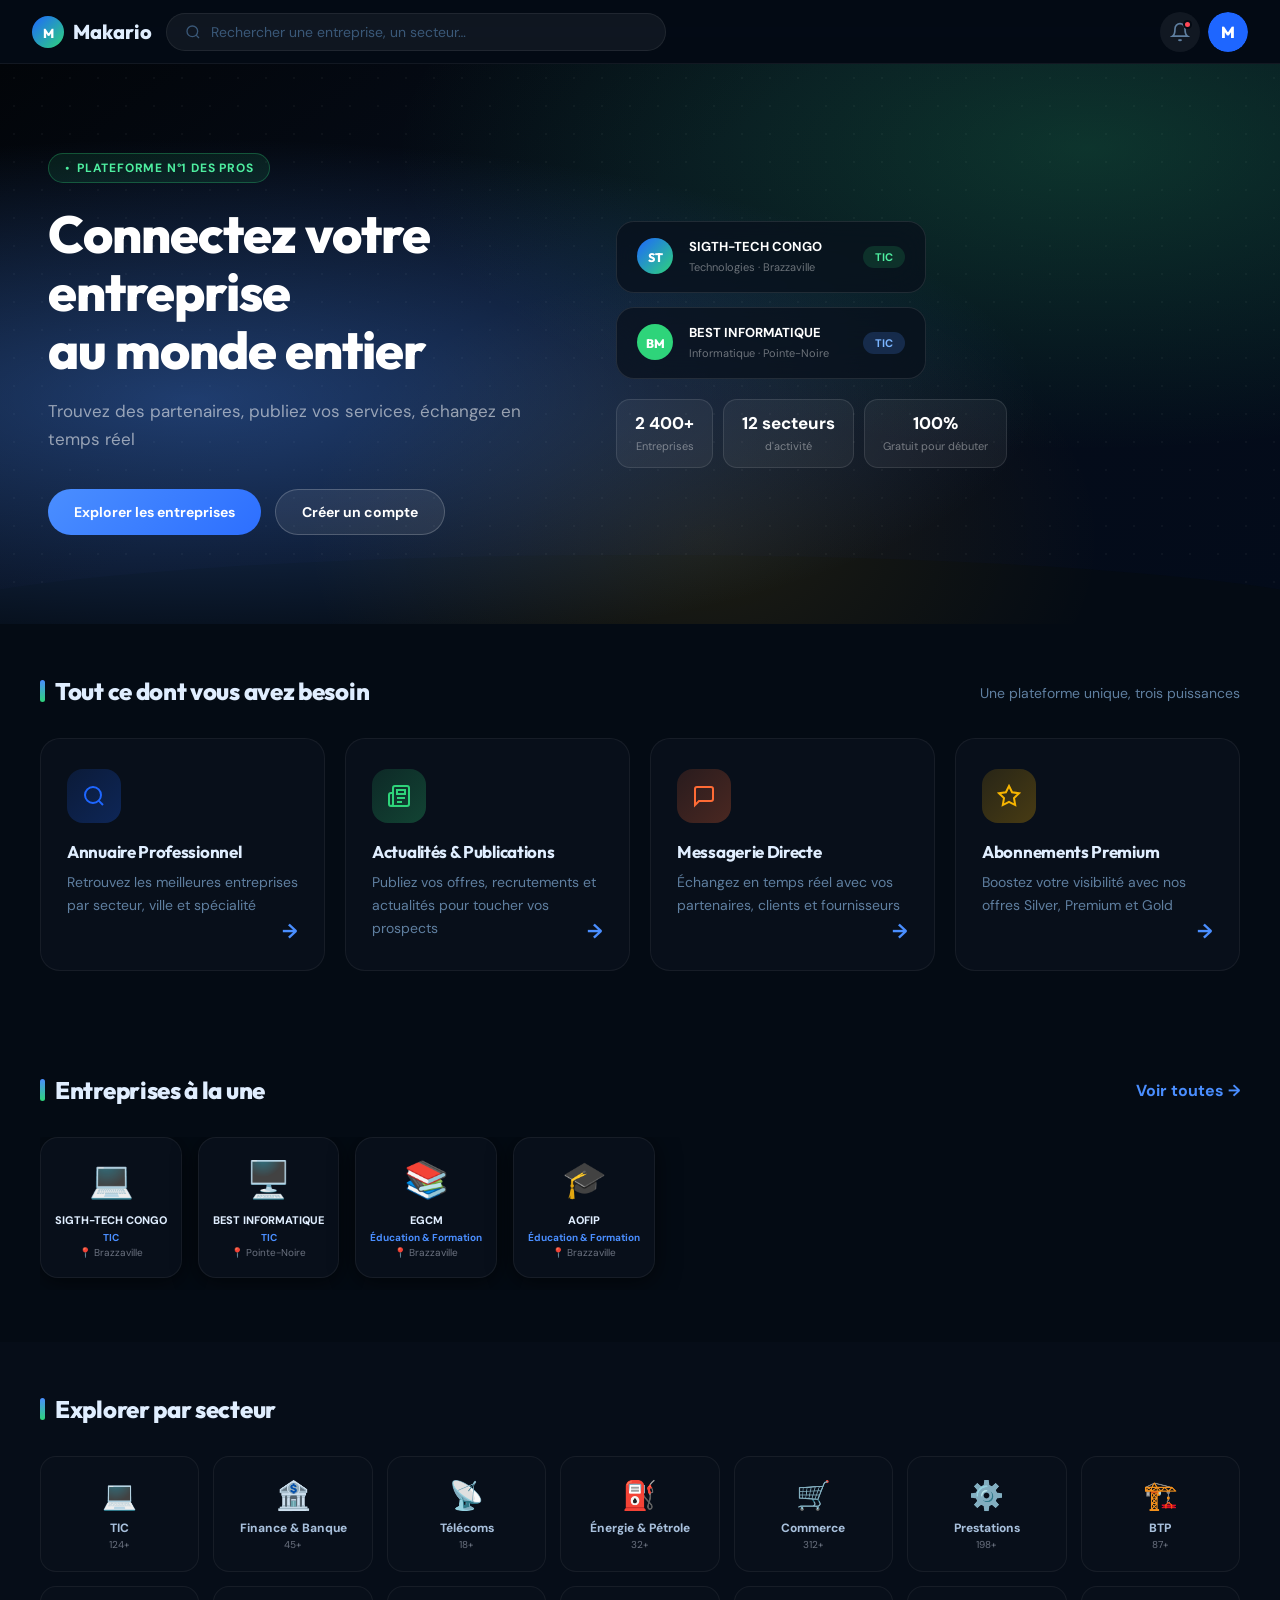
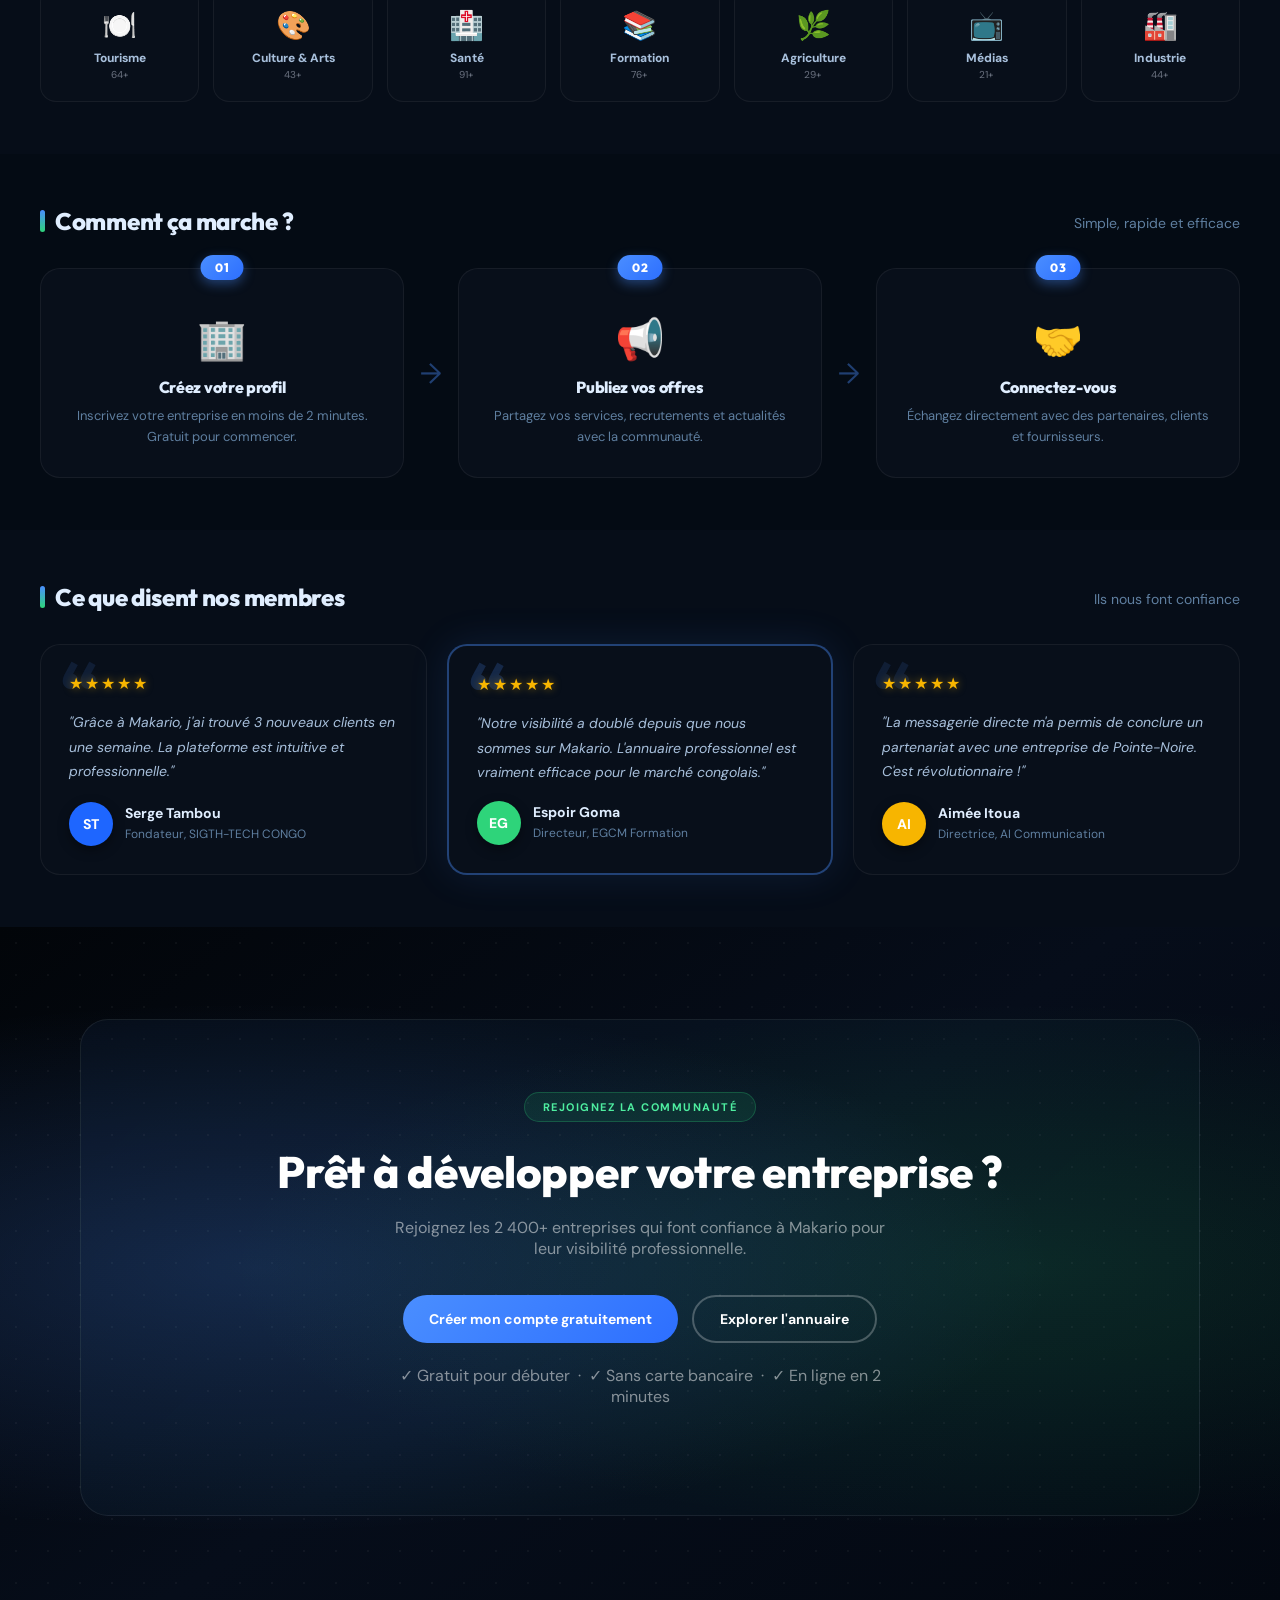
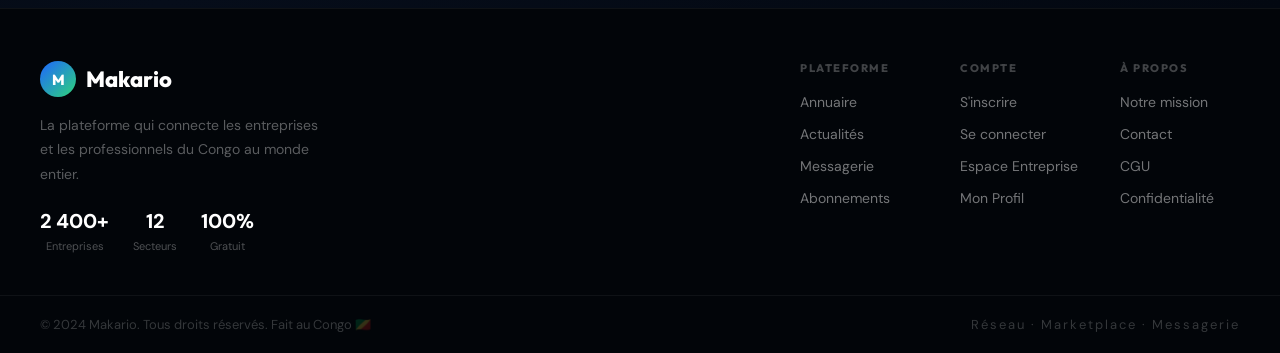
==== commit 3069e567: "Design v5.0 — bottom nav glow, explore tabs pilules, section accents, cards hover, testimonials quot" ====
--- a/public/index.html
+++ b/public/index.html
@@ -618,8 +618,8 @@
           </ul>
           <button class="plan-btn gold" onclick="showPayModal('Premium','35 000')">Choisir Premium</button>
         </div>
-        <div class="plan-card">
-          <div class="plan-badge gold">GOLD</div>
+        <div class="plan-card gold-card">
+          <div class="plan-badge gold" style="display:block;margin-bottom:0">GOLD</div>
           <div class="plan-price"><span>75 000</span> XAF/an</div>
           <ul class="plan-features">
             <li>✓ Visibilité maximale</li>
--- a/public/style.css
+++ b/public/style.css
@@ -194,12 +194,19 @@
   min-height: 560px; padding: 80px 48px;
   gap: 48px;
 }
+.hero::before {
+  content: '';
+  position: absolute; inset: 0;
+  background-image: radial-gradient(circle, rgba(255,255,255,.035) 1px, transparent 1px);
+  background-size: 28px 28px;
+  pointer-events: none; z-index: 0;
+}
 .hero-bg {
-  position: absolute; inset: 0; pointer-events: none;
+  position: absolute; inset: 0; pointer-events: none; z-index: 1;
   background:
-    radial-gradient(ellipse at 15% 60%, rgba(74,142,255,.35) 0%, transparent 55%),
-    radial-gradient(ellipse at 85% 15%, rgba(46,212,122,.18) 0%, transparent 45%),
-    radial-gradient(ellipse at 55% 85%, rgba(247,181,0,.08) 0%, transparent 40%);
+    radial-gradient(ellipse at 15% 60%, rgba(74,142,255,.38) 0%, transparent 55%),
+    radial-gradient(ellipse at 85% 15%, rgba(46,212,122,.20) 0%, transparent 45%),
+    radial-gradient(ellipse at 55% 85%, rgba(247,181,0,.10) 0%, transparent 40%);
   animation: hero-shift 12s ease-in-out infinite alternate;
 }
 @keyframes hero-shift {
@@ -212,7 +219,7 @@
   background: var(--gray-bg);
   clip-path: ellipse(58% 70px at 50% 70px);
 }
-.hero-content { position: relative; flex: 1; max-width: 520px; z-index: 1; }
+.hero-content { position: relative; flex: 1; max-width: 520px; z-index: 2; }
 .hero-badge {
   display: inline-flex; align-items: center; gap: 7px;
   background: rgba(46,212,122,.10);
@@ -237,7 +244,7 @@
 .hero-visual {
   position: relative; flex-shrink: 0;
   display: flex; flex-direction: column; gap: 14px;
-  z-index: 1;
+  z-index: 2;
 }
 .hero-card {
   background: rgba(8,15,26,.7);
@@ -328,8 +335,17 @@
 .section-header {
   display: flex; align-items: center; justify-content: space-between; margin-bottom: 32px;
 }
-.section-header h3 { font-size: 24px; font-weight: 800; color: var(--navy); }
-.section-header p { color: var(--text-2); font-size: 14px; margin-top: 4px; }
+.section-header > div { display: flex; flex-direction: column; }
+.section-header h3 {
+  font-size: 24px; font-weight: 800; color: var(--navy);
+  display: flex; align-items: center; gap: 10px;
+}
+.section-header h3::before {
+  content: '';
+  display: inline-block; width: 5px; height: 22px; border-radius: 3px; flex-shrink: 0;
+  background: linear-gradient(180deg, var(--blue), var(--green));
+}
+.section-header p { color: var(--text-2); font-size: 14px; margin-top: 4px; padding-left: 15px; }
 
 /* ─── FEATURES GRID ─── */
 .features-grid { display: grid; grid-template-columns: repeat(auto-fit, minmax(240px, 1fr)); gap: 20px; }
@@ -391,8 +407,16 @@
   overflow: hidden; cursor: pointer;
   scroll-snap-align: start; flex-shrink: 0; width: 288px;
   transition: transform var(--transition), box-shadow var(--transition), border-color var(--transition);
-}
-.company-card:hover { transform: translateY(-5px); box-shadow: var(--shadow-lg); border-color: rgba(74,142,255,.25); }
+  position: relative;
+}
+.company-card::after {
+  content: '';
+  position: absolute; inset: 0; border-radius: var(--radius);
+  background: linear-gradient(135deg, rgba(74,142,255,.06), transparent 60%);
+  opacity: 0; transition: opacity var(--transition); pointer-events: none;
+}
+.company-card:hover { transform: translateY(-6px); box-shadow: 0 16px 48px rgba(74,142,255,.15), var(--shadow-lg); border-color: rgba(74,142,255,.3); }
+.company-card:hover::after { opacity: 1; }
 .cc-cover {
   height: 88px;
   background: linear-gradient(135deg, #0D2040, #0A2030);
@@ -428,8 +452,16 @@
 
 /* ─── EXPLORE ─── */
 .page-header { padding: 32px 40px 0; }
-.page-header h2 { font-size: 30px; font-weight: 800; color: var(--navy); }
-.page-header p { color: var(--text-2); margin-top: 5px; font-size: 15px; }
+.page-header h2 {
+  font-size: 30px; font-weight: 800; color: var(--navy);
+  display: flex; align-items: center; gap: 12px;
+}
+.page-header h2::before {
+  content: '';
+  display: inline-block; width: 5px; height: 28px; border-radius: 3px; flex-shrink: 0;
+  background: linear-gradient(180deg, var(--blue), var(--green));
+}
+.page-header p { color: var(--text-2); margin-top: 5px; font-size: 15px; padding-left: 17px; }
 .explore-toolbar { padding: 20px 24px; display: flex; flex-direction: column; gap: 12px; }
 .search-bar {
   display: flex; align-items: center; gap: 10px;
@@ -598,9 +630,18 @@
 .dash-stat {
   background: var(--card-bg); border: 1.5px solid var(--border); border-radius: var(--radius);
   padding: 22px; display: flex; align-items: center; gap: 16px;
-  transition: transform var(--transition), box-shadow var(--transition);
-}
-.dash-stat:hover { transform: translateY(-3px); box-shadow: var(--shadow); border-color: rgba(74,142,255,.2); }
+  transition: transform var(--transition), box-shadow var(--transition), border-color var(--transition);
+  border-left: 3px solid var(--border);
+}
+.dash-stat:nth-child(1) { border-left-color: var(--blue); }
+.dash-stat:nth-child(2) { border-left-color: var(--green); }
+.dash-stat:nth-child(3) { border-left-color: var(--amber); }
+.dash-stat:nth-child(4) { border-left-color: var(--purple); }
+.dash-stat:hover { transform: translateY(-3px); box-shadow: var(--shadow); }
+.dash-stat:nth-child(1):hover { border-left-color: var(--blue); box-shadow: 0 8px 24px rgba(74,142,255,.15); }
+.dash-stat:nth-child(2):hover { border-left-color: var(--green); box-shadow: 0 8px 24px rgba(46,212,122,.15); }
+.dash-stat:nth-child(3):hover { border-left-color: var(--amber); box-shadow: 0 8px 24px rgba(247,181,0,.15); }
+.dash-stat:nth-child(4):hover { border-left-color: var(--purple); box-shadow: 0 8px 24px rgba(129,140,248,.15); }
 .dash-stat div strong { display: block; font-size: 26px; font-weight: 800; color: var(--navy); }
 .dash-stat div span { font-size: 13px; color: var(--text-2); }
 .dash-sections { display: flex; flex-direction: column; gap: 20px; padding: 0 40px 40px; }
@@ -622,8 +663,12 @@
   background: var(--border);
 }
 .plan-card:hover { transform: translateY(-5px); box-shadow: var(--shadow-lg); }
-.plan-card.featured { border-color: rgba(74,142,255,.35); }
+.plan-card.featured { border-color: rgba(74,142,255,.35); box-shadow: 0 0 40px rgba(74,142,255,.08); }
 .plan-card.featured::before { background: linear-gradient(90deg, var(--blue), var(--green)); }
+.plan-card.featured:hover { box-shadow: 0 16px 48px rgba(74,142,255,.2); }
+.plan-card.gold-card { border-color: rgba(247,181,0,.3); }
+.plan-card.gold-card::before { background: linear-gradient(90deg, var(--amber), var(--coral)); }
+.plan-card.gold-card:hover { box-shadow: 0 16px 48px rgba(247,181,0,.2); border-color: rgba(247,181,0,.5); }
 .plan-popular {
   position: absolute; top: -1px; right: 24px;
   background: linear-gradient(135deg, var(--blue), var(--green));
@@ -756,31 +801,41 @@
 /* ─── BOTTOM NAV ─── */
 .bottom-nav {
   position: fixed; bottom: 0; left: 0; right: 0; height: var(--bn-h);
-  background: rgba(4,11,20,.95);
-  backdrop-filter: blur(24px) saturate(180%);
-  -webkit-backdrop-filter: blur(24px) saturate(180%);
+  background: rgba(4,11,20,.97);
+  backdrop-filter: blur(32px) saturate(200%);
+  -webkit-backdrop-filter: blur(32px) saturate(200%);
   border-top: 1px solid rgba(255,255,255,.06);
   display: flex; align-items: center; justify-content: space-around;
-  padding: 0 8px 6px;
+  padding: 0 4px 8px;
   z-index: 200;
 }
 .bn-item {
-  display: flex; flex-direction: column; align-items: center; gap: 5px;
-  background: none; color: var(--gray); flex: 1; padding: 8px 4px;
+  display: flex; flex-direction: column; align-items: center; gap: 4px;
+  background: none; color: var(--gray); flex: 1; padding: 6px 4px;
   font-size: 10px; font-weight: 700; letter-spacing: .3px;
   transition: color var(--transition);
   position: relative;
 }
+.bn-item svg {
+  transition: transform var(--transition), filter var(--transition);
+  position: relative; z-index: 1;
+}
+.bn-item::before {
+  content: '';
+  position: absolute; top: 4px; left: 50%; transform: translateX(-50%);
+  width: 44px; height: 36px; border-radius: 14px;
+  background: transparent;
+  transition: background var(--transition), box-shadow var(--transition);
+  z-index: 0;
+}
 .bn-item.active { color: var(--blue); }
 .bn-item.active::before {
-  content: '';
-  position: absolute; top: 0; left: 50%; transform: translateX(-50%);
-  width: 28px; height: 3px; border-radius: 0 0 4px 4px;
-  background: var(--blue);
-}
-.bn-item svg { transition: transform var(--transition); }
-.bn-item.active svg { transform: scale(1.15); }
-.bn-item:active svg { transform: scale(.9); }
+  background: rgba(74,142,255,.14);
+  box-shadow: 0 0 22px rgba(74,142,255,.25);
+}
+.bn-item.active svg { transform: scale(1.15); filter: drop-shadow(0 0 6px rgba(74,142,255,.6)); }
+.bn-item:active svg { transform: scale(.88); }
+.bn-item span { position: relative; z-index: 1; }
 
 /* ─── TOAST ─── */
 #toast-msg {
@@ -821,23 +876,31 @@
 
 /* ─── EXPLORE TABS ─── */
 .explore-tabs {
-  display: flex; gap: 0; overflow-x: auto; padding: 0 20px;
+  display: flex; gap: 8px; overflow-x: auto; padding: 14px 20px;
   scrollbar-width: none; -webkit-overflow-scrolling: touch;
   border-bottom: 1px solid var(--border);
+  background: rgba(4,11,20,.6);
 }
 .explore-tabs::-webkit-scrollbar { display: none; }
 .et-tab {
   display: flex; align-items: center; gap: 6px;
-  padding: 13px 18px; border: none; background: none;
+  padding: 9px 18px;
+  border: 1.5px solid rgba(255,255,255,.08);
+  background: rgba(255,255,255,.04);
+  border-radius: 40px;
   font-size: 13px; font-weight: 700; color: var(--text-2);
   cursor: pointer; white-space: nowrap; flex-shrink: 0;
-  border-bottom: 3px solid transparent; margin-bottom: -1px;
   transition: all var(--transition);
 }
 .et-tab span { display: none; }
 @media (min-width: 400px) { .et-tab span { display: inline; } }
-.et-tab:hover { color: var(--navy); background: rgba(255,255,255,.04); }
-.et-tab.active { color: var(--blue); border-bottom-color: var(--blue); }
+.et-tab:hover { color: var(--navy); background: rgba(255,255,255,.08); border-color: rgba(255,255,255,.15); }
+.et-tab.active {
+  color: white;
+  background: linear-gradient(135deg, var(--blue), var(--blue-dark));
+  border-color: transparent;
+  box-shadow: 0 4px 18px rgba(74,142,255,.4);
+}
 .explore-tab-content { animation: tab-in .18s ease; }
 @keyframes tab-in { from { opacity: 0; transform: translateY(5px); } to { opacity: 1; transform: translateY(0); } }
 
@@ -851,9 +914,18 @@
   background: var(--card-bg); border-radius: 18px; padding: 18px;
   border: 1.5px solid var(--border); cursor: pointer;
   transition: all var(--transition); display: flex; gap: 14px;
-  align-items: flex-start;
-}
-.person-card:hover { border-color: rgba(74,142,255,.3); transform: translateY(-2px); box-shadow: var(--shadow); }
+  align-items: flex-start; position: relative; overflow: hidden;
+}
+.person-card::before {
+  content: '';
+  position: absolute; left: 0; top: 0; bottom: 0; width: 3px;
+  background: linear-gradient(180deg, var(--blue), var(--green));
+  border-radius: 3px 0 0 3px;
+  transform: scaleY(0); transform-origin: bottom;
+  transition: transform var(--transition);
+}
+.person-card:hover { border-color: rgba(74,142,255,.3); transform: translateY(-2px); box-shadow: 0 8px 28px rgba(74,142,255,.12); }
+.person-card:hover::before { transform: scaleY(1); }
 .pc-avatar {
   width: 52px; height: 52px; border-radius: 50%; flex-shrink: 0;
   display: flex; align-items: center; justify-content: center;
@@ -879,8 +951,9 @@
   background: var(--card-bg); border-radius: 18px; padding: 20px;
   border: 1.5px solid var(--border); cursor: pointer;
   transition: all var(--transition);
-}
-.uni-card:hover { border-color: rgba(74,142,255,.3); transform: translateY(-2px); box-shadow: var(--shadow); }
+  border-top: 2px solid rgba(46,212,122,.2);
+}
+.uni-card:hover { border-color: rgba(46,212,122,.4); border-top-color: var(--green); transform: translateY(-2px); box-shadow: 0 8px 28px rgba(46,212,122,.1); }
 .uc-header { display: flex; align-items: flex-start; gap: 12px; margin-bottom: 10px; }
 .uc-icon { font-size: 34px; flex-shrink: 0; }
 .uc-badge { display: inline-block; padding: 2px 8px; border-radius: 6px; font-size: 10px; font-weight: 800; }
@@ -903,8 +976,15 @@
   border: 1.5px solid var(--border);
   transition: all var(--transition);
   border-top: 3px solid var(--amber);
-}
-.ent-card:hover { transform: translateY(-2px); box-shadow: var(--shadow); border-color: rgba(247,181,0,.4); }
+  position: relative; overflow: hidden;
+}
+.ent-card::after {
+  content: '🚀';
+  position: absolute; bottom: -8px; right: 12px;
+  font-size: 48px; opacity: .05;
+  pointer-events: none; line-height: 1;
+}
+.ent-card:hover { transform: translateY(-3px); box-shadow: 0 8px 28px rgba(247,181,0,.12); border-color: rgba(247,181,0,.45); border-top-color: var(--amber); }
 .ec-header { display: flex; align-items: flex-start; gap: 10px; margin-bottom: 8px; }
 .ec-avatar {
   width: 42px; height: 42px; border-radius: 50%; flex-shrink: 0;
@@ -924,10 +1004,12 @@
 
 /* ─── SKILL TAGS ─── */
 .skill-tag {
-  background: rgba(74,142,255,.12); color: var(--blue);
+  background: rgba(74,142,255,.10); color: var(--blue);
+  border: 1px solid rgba(74,142,255,.2);
   padding: 3px 9px; border-radius: 20px; font-size: 10px; font-weight: 700;
-  display: inline-block;
-}
+  display: inline-block; transition: background var(--transition), border-color var(--transition);
+}
+.skill-tag:hover { background: rgba(74,142,255,.2); border-color: rgba(74,142,255,.4); }
 
 /* ─── EMPTY STATE ─── */
 .empty-state { padding: 56px 24px; text-align: center; color: var(--gray); font-size: 14px; font-weight: 600; }
@@ -975,14 +1057,27 @@
 .testi-card {
   background: var(--card-bg); border: 1.5px solid var(--border); border-radius: var(--radius);
   padding: 28px; display: flex; flex-direction: column; gap: 16px;
-  transition: transform var(--transition), box-shadow var(--transition);
-}
-.testi-card:hover { transform: translateY(-4px); box-shadow: var(--shadow-lg); border-color: rgba(74,142,255,.2); }
-.testi-card.featured { border-color: rgba(74,142,255,.35); border-width: 2px; }
-.testi-stars { color: var(--amber); font-size: 16px; letter-spacing: 2px; }
-.testi-text { font-size: 14px; color: var(--text); line-height: 1.75; font-style: italic; flex: 1; }
+  transition: transform var(--transition), box-shadow var(--transition), border-color var(--transition);
+  position: relative; overflow: hidden;
+}
+.testi-card::before {
+  content: '\201C';
+  position: absolute; top: 8px; left: 20px;
+  font-size: 72px; font-weight: 900;
+  color: rgba(74,142,255,.12);
+  font-family: 'Outfit', Georgia, serif; line-height: 1;
+  pointer-events: none;
+}
+.testi-card:hover { transform: translateY(-4px); box-shadow: var(--shadow-lg); border-color: rgba(74,142,255,.25); }
+.testi-card.featured {
+  border-color: rgba(74,142,255,.4); border-width: 2px;
+  box-shadow: 0 0 40px rgba(74,142,255,.12);
+}
+.testi-card.featured::before { color: rgba(74,142,255,.2); }
+.testi-stars { color: var(--amber); font-size: 16px; letter-spacing: 2px; filter: drop-shadow(0 0 4px rgba(247,181,0,.5)); }
+.testi-text { font-size: 14px; color: var(--text); line-height: 1.75; font-style: italic; flex: 1; position: relative; z-index: 1; }
 .testi-author { display: flex; align-items: center; gap: 12px; }
-.testi-avatar { width: 44px; height: 44px; border-radius: 50%; display: flex; align-items: center; justify-content: center; font-weight: 800; color: white; font-size: 14px; flex-shrink: 0; }
+.testi-avatar { width: 44px; height: 44px; border-radius: 50%; display: flex; align-items: center; justify-content: center; font-weight: 800; color: white; font-size: 14px; flex-shrink: 0; box-shadow: 0 4px 12px rgba(0,0,0,.4); }
 .testi-author strong { font-size: 14px; color: var(--navy); display: block; }
 .testi-author span { font-size: 12px; color: var(--text-2); }
 
@@ -991,10 +1086,22 @@
 .cta-section::before {
   content: '';
   position: absolute; inset: 0;
-  background: radial-gradient(ellipse at 80% 50%, rgba(46,212,122,.10) 0%, transparent 55%),
-              radial-gradient(ellipse at 20% 50%, rgba(74,142,255,.18) 0%, transparent 55%);
-}
-.cta-inner { text-align: center; padding: 72px 40px; position: relative; }
+  background: radial-gradient(ellipse at 80% 50%, rgba(46,212,122,.12) 0%, transparent 55%),
+              radial-gradient(ellipse at 20% 50%, rgba(74,142,255,.20) 0%, transparent 55%);
+}
+.cta-section::after {
+  content: '';
+  position: absolute; inset: 0;
+  background-image: radial-gradient(circle, rgba(255,255,255,.04) 1px, transparent 1px);
+  background-size: 32px 32px;
+  pointer-events: none;
+}
+.cta-inner {
+  text-align: center; padding: 72px 40px; position: relative; z-index: 1;
+  background: linear-gradient(135deg, rgba(74,142,255,.05), rgba(46,212,122,.03));
+  border: 1px solid rgba(255,255,255,.07);
+  border-radius: 28px; margin: 40px;
+}
 .cta-badge {
   display: inline-block; background: rgba(46,212,122,.10);
   border: 1px solid rgba(46,212,122,.25); color: #4EEEA0;
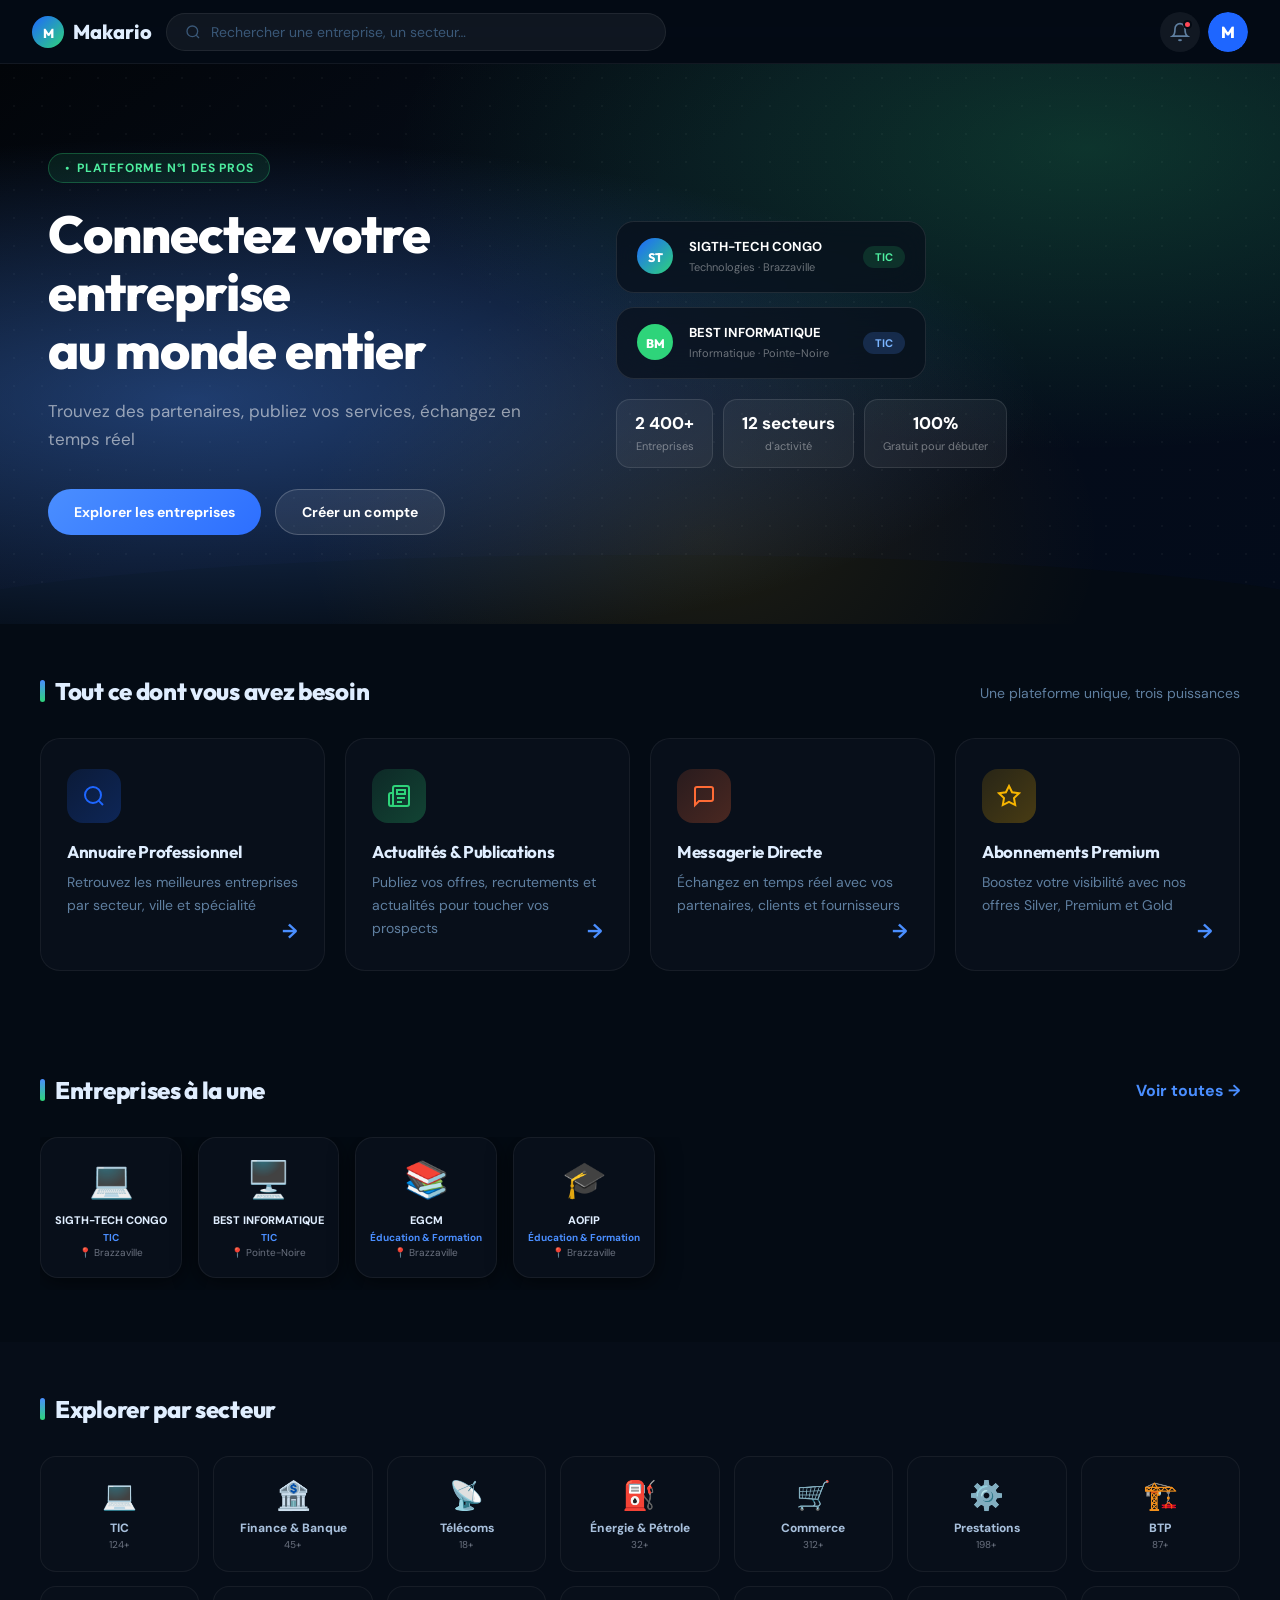
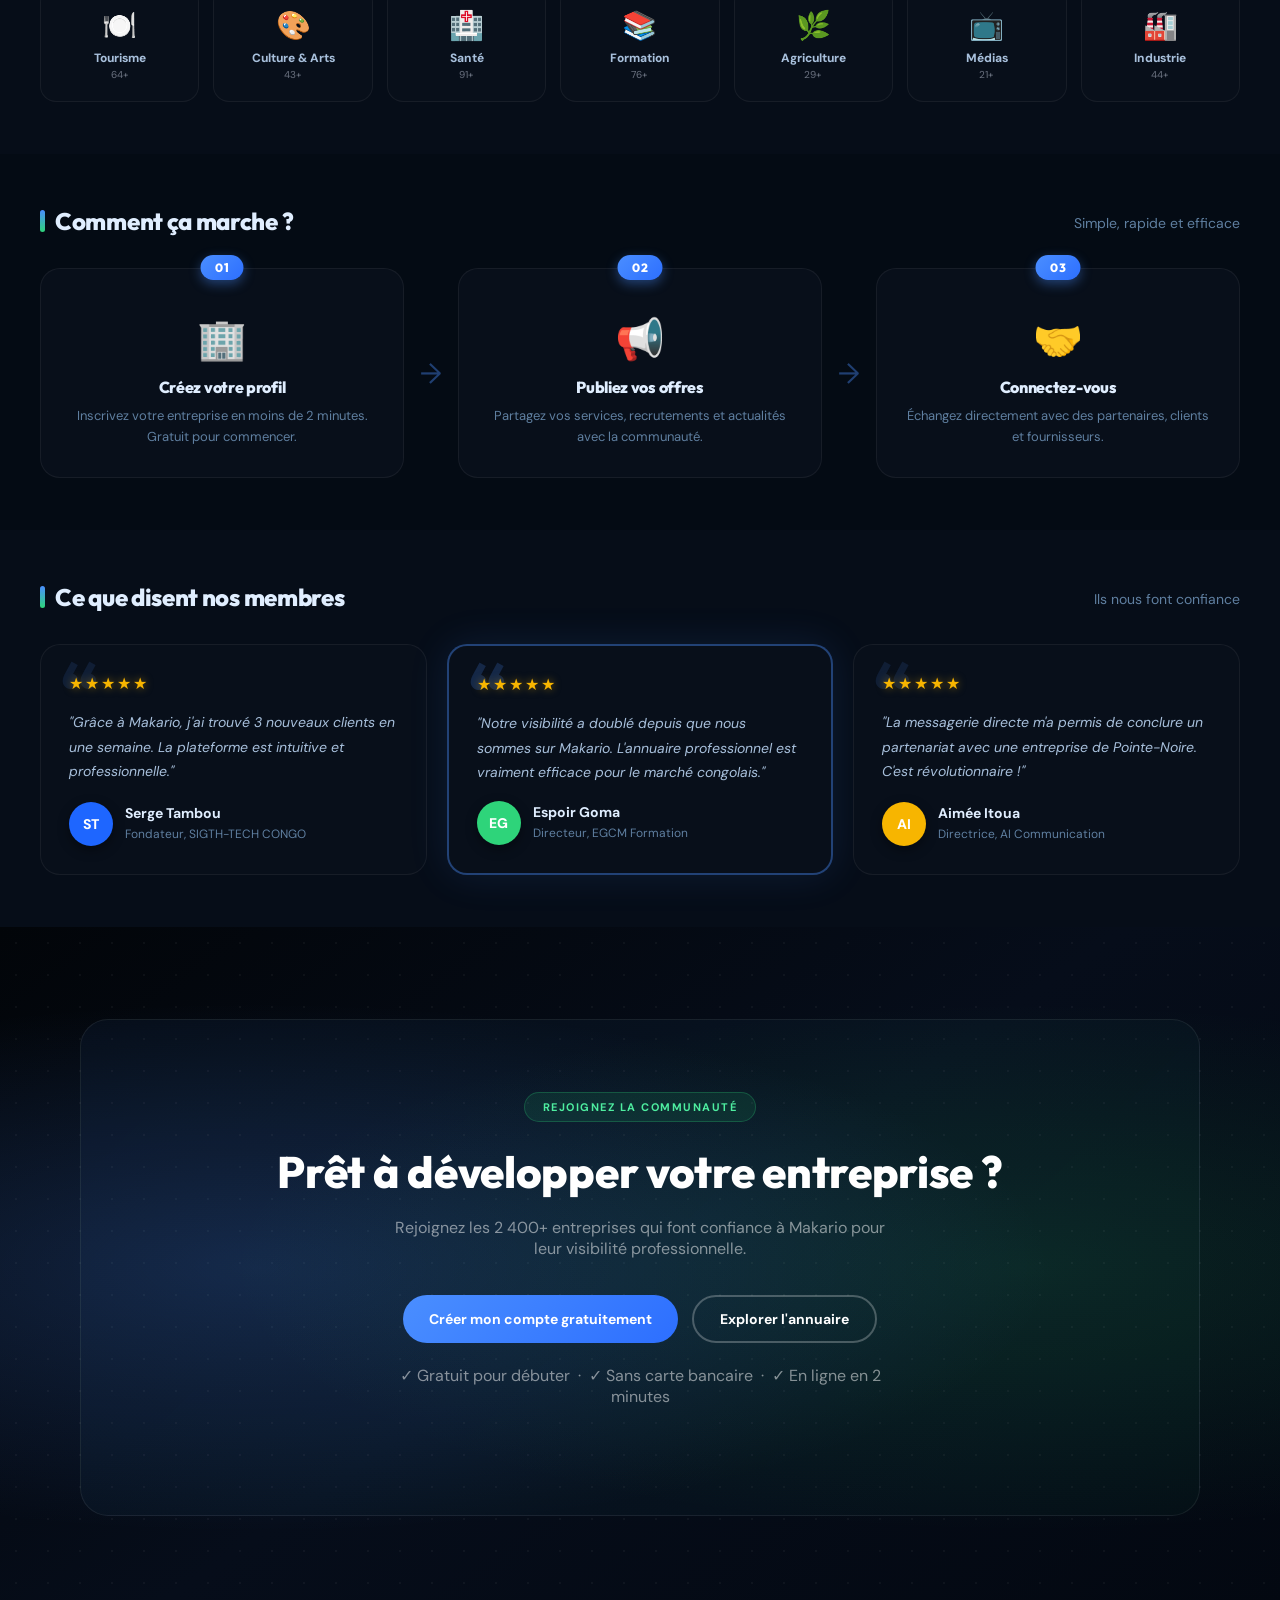
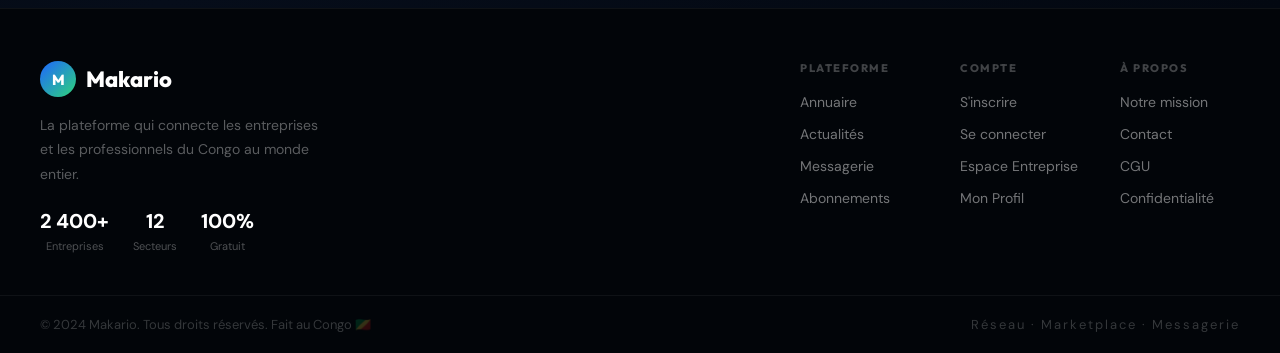
==== commit 4feebcb8: "feat: optimisation UX — DiceBear avatars, AOS animations, empty states animés, auto-detect ville (ip" ====
--- a/public/index.html
+++ b/public/index.html
@@ -22,6 +22,7 @@
   <link rel="preconnect" href="https://fonts.googleapis.com" />
   <link href="https://fonts.googleapis.com/css2?family=Outfit:wght@300;400;500;600;700;800&family=DM+Sans:wght@300;400;500&display=swap" rel="stylesheet" />
   <link rel="stylesheet" href="style.css" />
+  <link rel="stylesheet" href="https://unpkg.com/aos@2.3.1/dist/aos.css" />
   <link rel="manifest" href="manifest.json" />
   <link rel="icon" type="image/svg+xml" href="icon-192.svg" />
   <meta name="theme-color" content="#040B14" />
@@ -150,7 +151,7 @@
           <p>Une plateforme unique, trois puissances</p>
         </div>
         <div class="features-grid">
-          <div class="feature-card" onclick="goTo('explore')">
+          <div class="feature-card" onclick="goTo('explore')" data-aos="fade-up" data-aos-delay="0">
             <div class="fc-icon" style="background:linear-gradient(135deg,#1E66FF22,#1E66FF44)">
               <svg width="24" height="24" viewBox="0 0 24 24" fill="none" stroke="#1E66FF" stroke-width="2"><circle cx="11" cy="11" r="8"/><path d="m21 21-4.35-4.35"/></svg>
             </div>
@@ -158,7 +159,7 @@
             <p>Retrouvez les meilleures entreprises par secteur, ville et spécialité</p>
             <span class="fc-arrow">→</span>
           </div>
-          <div class="feature-card" onclick="goTo('news')">
+          <div class="feature-card" onclick="goTo('news')" data-aos="fade-up" data-aos-delay="80">
             <div class="fc-icon" style="background:linear-gradient(135deg,#2ED47A22,#2ED47A44)">
               <svg width="24" height="24" viewBox="0 0 24 24" fill="none" stroke="#2ED47A" stroke-width="2"><path d="M4 22h16a2 2 0 0 0 2-2V4a2 2 0 0 0-2-2H8a2 2 0 0 0-2 2v16a2 2 0 0 1-2 2Zm0 0a2 2 0 0 1-2-2v-9c0-1.1.9-2 2-2h2"/><path d="M18 14h-8"/><path d="M15 18h-5"/><path d="M10 6h8v4h-8V6Z"/></svg>
             </div>
@@ -166,7 +167,7 @@
             <p>Publiez vos offres, recrutements et actualités pour toucher vos prospects</p>
             <span class="fc-arrow">→</span>
           </div>
-          <div class="feature-card" onclick="goTo('messages')">
+          <div class="feature-card" onclick="goTo('messages')" data-aos="fade-up" data-aos-delay="160">
             <div class="fc-icon" style="background:linear-gradient(135deg,#FF6B3522,#FF6B3544)">
               <svg width="24" height="24" viewBox="0 0 24 24" fill="none" stroke="#FF6B35" stroke-width="2"><path d="M21 15a2 2 0 0 1-2 2H7l-4 4V5a2 2 0 0 1 2-2h14a2 2 0 0 1 2 2z"/></svg>
             </div>
@@ -174,7 +175,7 @@
             <p>Échangez en temps réel avec vos partenaires, clients et fournisseurs</p>
             <span class="fc-arrow">→</span>
           </div>
-          <div class="feature-card" onclick="goTo('subscription')">
+          <div class="feature-card" onclick="goTo('subscription')" data-aos="fade-up" data-aos-delay="240">
             <div class="fc-icon" style="background:linear-gradient(135deg,#F7B50022,#F7B50044)">
               <svg width="24" height="24" viewBox="0 0 24 24" fill="none" stroke="#F7B500" stroke-width="2"><polygon points="12 2 15.09 8.26 22 9.27 17 14.14 18.18 21.02 12 17.77 5.82 21.02 7 14.14 2 9.27 8.91 8.26 12 2"/></svg>
             </div>
@@ -451,8 +452,16 @@
         </div>
         <div class="chat-window" id="chat-window">
           <div class="chat-placeholder">
-            <svg width="48" height="48" viewBox="0 0 24 24" fill="none" stroke="var(--gray)" stroke-width="1.5"><path d="M21 15a2 2 0 0 1-2 2H7l-4 4V5a2 2 0 0 1 2-2h14a2 2 0 0 1 2 2z"/></svg>
+            <div class="empty-anim-wrap">
+              <svg class="empty-anim" width="64" height="64" viewBox="0 0 24 24" fill="none" stroke="url(#cg1)" stroke-width="1.2">
+                <defs><linearGradient id="cg1" x1="0" y1="0" x2="24" y2="24"><stop offset="0%" stop-color="#4A8EFF"/><stop offset="100%" stop-color="#2ED47A"/></linearGradient></defs>
+                <path d="M21 15a2 2 0 0 1-2 2H7l-4 4V5a2 2 0 0 1 2-2h14a2 2 0 0 1 2 2z"/>
+                <line x1="8" y1="10" x2="16" y2="10" stroke-width="1.5"/><line x1="8" y1="14" x2="13" y2="14" stroke-width="1.5"/>
+              </svg>
+              <div class="empty-glow"></div>
+            </div>
             <p>Sélectionnez une conversation</p>
+            <span class="empty-sub">Vos messages apparaîtront ici</span>
           </div>
         </div>
       </div>
@@ -466,8 +475,15 @@
       </div>
       <div class="companies-grid" id="favorites-list"></div>
       <div id="favorites-empty" class="empty-state hidden">
-        <svg width="48" height="48" viewBox="0 0 24 24" fill="none" stroke="var(--gray)" stroke-width="1.5"><path d="M20.84 4.61a5.5 5.5 0 0 0-7.78 0L12 5.67l-1.06-1.06a5.5 5.5 0 0 0-7.78 7.78l1.06 1.06L12 21.23l7.78-7.78 1.06-1.06a5.5 5.5 0 0 0 0-7.78z"/></svg>
+        <div class="empty-anim-wrap">
+          <svg class="empty-anim" width="64" height="64" viewBox="0 0 24 24" fill="none" stroke-width="1.2">
+            <defs><linearGradient id="hg1" x1="0" y1="0" x2="24" y2="24"><stop offset="0%" stop-color="#F7B500"/><stop offset="100%" stop-color="#FF6B35"/></linearGradient></defs>
+            <path stroke="url(#hg1)" d="M20.84 4.61a5.5 5.5 0 0 0-7.78 0L12 5.67l-1.06-1.06a5.5 5.5 0 0 0-7.78 7.78l1.06 1.06L12 21.23l7.78-7.78 1.06-1.06a5.5 5.5 0 0 0 0-7.78z"/>
+          </svg>
+          <div class="empty-glow" style="background:radial-gradient(circle,rgba(247,181,0,.18) 0%,transparent 70%)"></div>
+        </div>
         <p>Aucun favori pour l'instant</p>
+        <span class="empty-sub">Ajoutez des entreprises à vos favoris depuis l'annuaire</span>
         <button class="btn-primary sm" onclick="goTo('explore')">Explorer les entreprises</button>
       </div>
     </section>
@@ -504,6 +520,17 @@
           <h4>Mes secteurs suivis</h4>
           <div class="followed-sectors" id="followed-sectors"></div>
           <button class="btn-outline mt" onclick="goTo('explore')">Gérer mes secteurs</button>
+        </div>
+        <div class="profile-card cv-premium-card">
+          <div class="cv-premium-badge">✦ PREMIUM</div>
+          <h4>Mon CV Professionnel</h4>
+          <p class="cv-premium-desc">Créez un CV digital premium partageable avec vos contacts Makario.</p>
+          <div id="cv-bio-preview" class="cv-bio-preview" style="display:none"></div>
+          <div id="cv-skills-preview" class="cv-skills-preview" style="display:none"></div>
+          <div style="display:flex;gap:10px;margin-top:16px;flex-wrap:wrap">
+            <button class="btn-premium" onclick="showCVPremium()">Voir mon CV</button>
+            <button class="btn-outline mt" style="margin-top:0" onclick="showEditCVModal()">Compléter le CV</button>
+          </div>
         </div>
         <div class="profile-card full">
           <h4>Mon espace entreprise</h4>
@@ -668,9 +695,10 @@
               <button class="btn-primary full" onclick="nextStep()">Suivant →</button>
             </div>
             <div class="form-step" id="step2-personal">
-              <div class="form-group"><label>Profession</label><input type="text" placeholder="Chef de projet, Développeur…"/></div>
-              <div class="form-group"><label>Ville</label>
-                <select><option value="">Sélectionner</option><option>Brazzaville</option><option>Pointe-Noire</option><option>Dolisie</option></select>
+              <div class="form-group"><label>Profession</label><input type="text" id="reg-profession" placeholder="Chef de projet, Développeur…"/></div>
+              <div class="form-group">
+                <label style="display:flex;justify-content:space-between;align-items:center">Ville <button type="button" onclick="detectCity()" style="font-size:11px;background:none;border:none;color:#4A8EFF;cursor:pointer;font-weight:600;padding:0">📍 Détecter automatiquement</button></label>
+                <select id="reg-city"><option value="">Sélectionner</option><option>Brazzaville</option><option>Pointe-Noire</option><option>Dolisie</option><option>Ouesso</option><option>Kinshasa</option><option>Douala</option><option>Paris</option><option>Montréal</option></select>
               </div>
               <div class="form-group toggle-row"><label>Partager mes informations</label><div class="toggle active" onclick="toggleThis(this)"></div></div>
               <div class="form-row">
@@ -679,8 +707,24 @@
               </div>
             </div>
             <div class="form-step" id="step3-personal">
-              <div class="form-group"><label>Mot de passe *</label><input type="password" id="reg-password" placeholder="Min. 8 caractères"/></div>
-              <div class="form-group"><label>Confirmer le mot de passe *</label><input type="password" id="reg-confirm" placeholder="Répétez le mot de passe"/></div>
+              <div class="form-group">
+                <label>Mot de passe *</label>
+                <div class="input-password-wrap">
+                  <input type="password" id="reg-password" placeholder="Min. 8 caractères"/>
+                  <button type="button" class="toggle-pw" onclick="togglePassword('reg-password',this)" aria-label="Voir le mot de passe">
+                    <svg xmlns="http://www.w3.org/2000/svg" width="18" height="18" viewBox="0 0 24 24" fill="none" stroke="currentColor" stroke-width="2" stroke-linecap="round" stroke-linejoin="round"><path d="M1 12s4-8 11-8 11 8 11 8-4 8-11 8-11-8-11-8z"/><circle cx="12" cy="12" r="3"/></svg>
+                  </button>
+                </div>
+              </div>
+              <div class="form-group">
+                <label>Confirmer le mot de passe *</label>
+                <div class="input-password-wrap">
+                  <input type="password" id="reg-confirm" placeholder="Répétez le mot de passe"/>
+                  <button type="button" class="toggle-pw" onclick="togglePassword('reg-confirm',this)" aria-label="Voir le mot de passe">
+                    <svg xmlns="http://www.w3.org/2000/svg" width="18" height="18" viewBox="0 0 24 24" fill="none" stroke="currentColor" stroke-width="2" stroke-linecap="round" stroke-linejoin="round"><path d="M1 12s4-8 11-8 11 8 11 8-4 8-11 8-11-8-11-8z"/><circle cx="12" cy="12" r="3"/></svg>
+                  </button>
+                </div>
+              </div>
               <div class="form-row">
                 <button class="btn-outline" onclick="prevStep()">← Retour</button>
                 <button class="btn-primary" onclick="completeRegister()">Créer mon compte ✓</button>
@@ -702,7 +746,15 @@
           </div>
           <h3>Connexion</h3>
           <div class="form-group"><label>Email ou nom d'utilisateur</label><input type="email" id="login-email" placeholder="email@exemple.com"/></div>
-          <div class="form-group"><label>Mot de passe</label><input type="password" id="login-password" placeholder="••••••••"/></div>
+          <div class="form-group">
+            <label>Mot de passe</label>
+            <div class="input-password-wrap">
+              <input type="password" id="login-password" placeholder="••••••••"/>
+              <button type="button" class="toggle-pw" onclick="togglePassword('login-password',this)" aria-label="Voir le mot de passe">
+                <svg id="eye-login-password" xmlns="http://www.w3.org/2000/svg" width="18" height="18" viewBox="0 0 24 24" fill="none" stroke="currentColor" stroke-width="2" stroke-linecap="round" stroke-linejoin="round"><path d="M1 12s4-8 11-8 11 8 11 8-4 8-11 8-11-8-11-8z"/><circle cx="12" cy="12" r="3"/></svg>
+              </button>
+            </div>
+          </div>
           <button class="btn-primary full" onclick="completeLogin()">Se connecter</button>
           <div class="divider">ou</div>
           <button class="btn-social" onclick="showToast('Connexion Mobile Money…')">📱 Mobile Money</button>
@@ -844,6 +896,8 @@
 <div id="toast" class="toast hidden"></div>
 
 <script src="https://cdn.socket.io/4.8.0/socket.io.min.js"></script>
+<script src="https://unpkg.com/aos@2.3.1/dist/aos.js"></script>
+<script src="https://unpkg.com/@phosphor-icons/web@2.1.1/src/index.js" type="module"></script>
 <script src="app.js"></script>
 <script>
 if ('serviceWorker' in navigator) {
--- a/public/style.css
+++ b/public/style.css
@@ -615,6 +615,42 @@
 .info-row:last-of-type { border-bottom: none; }
 .info-row label { font-size: 13px; color: var(--gray); font-weight: 500; }
 .info-row span { font-size: 13px; color: var(--text); font-weight: 600; }
+
+/* ─── CV PREMIUM ─── */
+.cv-premium-card { border-color: rgba(247,181,0,.35) !important; background: linear-gradient(135deg, rgba(247,181,0,.06) 0%, rgba(10,21,40,.98) 100%) !important; position: relative; overflow: hidden; }
+.cv-premium-card::before { content: ''; position: absolute; top: -60px; right: -60px; width: 180px; height: 180px; background: radial-gradient(circle, rgba(247,181,0,.15) 0%, transparent 70%); pointer-events: none; }
+.cv-premium-badge { display: inline-flex; align-items: center; gap: 5px; background: linear-gradient(135deg, #F7B500, #E09000); color: #000; font-size: 10px; font-weight: 900; letter-spacing: 1.5px; padding: 3px 10px; border-radius: 20px; margin-bottom: 10px; }
+.cv-premium-desc { font-size: 13px; color: var(--gray); margin-top: 4px; margin-bottom: 0; line-height: 1.5; }
+.cv-bio-preview { font-size: 13px; color: var(--text-2); margin-top: 12px; font-style: italic; border-left: 2px solid rgba(247,181,0,.4); padding-left: 10px; line-height: 1.6; }
+.cv-skills-preview { display: flex; flex-wrap: wrap; gap: 6px; margin-top: 10px; }
+.cv-skill-tag { background: rgba(74,142,255,.12); border: 1px solid rgba(74,142,255,.3); color: #4A8EFF; font-size: 11px; font-weight: 600; padding: 3px 10px; border-radius: 20px; }
+.btn-premium { background: linear-gradient(135deg, #F7B500, #E09000); color: #000; border: none; border-radius: 12px; padding: 10px 20px; font-weight: 800; font-size: 13px; cursor: pointer; letter-spacing: .3px; transition: opacity var(--transition); }
+.btn-premium:hover { opacity: .88; }
+
+/* ─── CV MODAL ─── */
+.cv-modal-overlay { position: fixed; inset: 0; background: rgba(0,0,0,.75); z-index: 1000; display: flex; align-items: flex-start; justify-content: center; padding: 20px 16px; overflow-y: auto; }
+.cv-modal { background: var(--card-bg); border: 1px solid rgba(247,181,0,.25); border-radius: 20px; width: 100%; max-width: 600px; }
+.cv-modal-header { background: linear-gradient(135deg, #030911 0%, #0D2040 100%); border-radius: 20px 20px 0 0; padding: 32px 28px 28px; text-align: center; position: relative; overflow: hidden; }
+.cv-modal-header::after { content: ''; position: absolute; inset: 0; background: radial-gradient(ellipse at 50% 80%, rgba(247,181,0,.12) 0%, transparent 70%); pointer-events: none; }
+.cv-modal-avatar { width: 80px; height: 80px; border-radius: 50%; border: 3px solid rgba(247,181,0,.5); margin-bottom: 12px; }
+.cv-modal-name { font-size: 22px; font-weight: 800; color: #E0EEFF; margin-bottom: 4px; }
+.cv-modal-title { font-size: 14px; color: #F7B500; font-weight: 600; margin-bottom: 8px; }
+.cv-modal-loc { font-size: 13px; color: #5F7FA0; }
+.cv-modal-body { padding: 24px 28px; }
+.cv-section { margin-bottom: 24px; }
+.cv-section-title { font-size: 11px; font-weight: 900; letter-spacing: 1.5px; color: #F7B500; text-transform: uppercase; margin-bottom: 12px; padding-bottom: 6px; border-bottom: 1px solid rgba(247,181,0,.2); }
+.cv-bio { font-size: 14px; color: var(--text-2); line-height: 1.7; }
+.cv-skills-wrap { display: flex; flex-wrap: wrap; gap: 7px; }
+.cv-timeline { display: flex; flex-direction: column; gap: 14px; }
+.cv-timeline-item { border-left: 2px solid rgba(74,142,255,.3); padding-left: 14px; position: relative; }
+.cv-timeline-item::before { content: ''; width: 8px; height: 8px; background: #4A8EFF; border-radius: 50%; position: absolute; left: -5px; top: 4px; }
+.cv-timeline-item strong { display: block; font-size: 14px; font-weight: 700; color: #E0EEFF; }
+.cv-timeline-item em { display: block; font-size: 12px; font-style: normal; color: #F7B500; font-weight: 600; margin-bottom: 2px; }
+.cv-timeline-item span { font-size: 12px; color: var(--gray); }
+.cv-timeline-item p { font-size: 12px; color: var(--text-2); margin-top: 4px; }
+.cv-empty { font-size: 13px; color: var(--gray); font-style: italic; }
+.cv-modal-actions { display: flex; gap: 10px; padding: 0 28px 24px; flex-wrap: wrap; }
+
 .enterprise-grid { display: grid; grid-template-columns: repeat(auto-fill, minmax(130px, 1fr)); gap: 12px; }
 .ent-tile {
   background: rgba(255,255,255,.04); border: 1.5px solid var(--border); border-radius: var(--radius-sm);
@@ -769,6 +805,10 @@
 }
 .btn-social:hover { background: rgba(74,142,255,.1); border-color: rgba(74,142,255,.3); transform: translateY(-1px); }
 .auth-switch { text-align: center; font-size: 13px; color: var(--text-2); }
+.input-password-wrap { position: relative; display: flex; align-items: center; }
+.input-password-wrap input { flex: 1; padding-right: 44px !important; }
+.toggle-pw { position: absolute; right: 12px; background: none; border: none; color: var(--text-2); cursor: pointer; padding: 4px; display: flex; align-items: center; transition: color var(--transition); }
+.toggle-pw:hover { color: var(--blue); }
 
 /* ─── ABOUT ─── */
 .about-hero {
@@ -1012,7 +1052,22 @@
 .skill-tag:hover { background: rgba(74,142,255,.2); border-color: rgba(74,142,255,.4); }
 
 /* ─── EMPTY STATE ─── */
-.empty-state { padding: 56px 24px; text-align: center; color: var(--gray); font-size: 14px; font-weight: 600; }
+.empty-state { padding: 56px 24px; text-align: center; color: var(--gray); font-size: 14px; font-weight: 600; display: flex; flex-direction: column; align-items: center; gap: 10px; }
+.empty-anim-wrap { position: relative; display: flex; align-items: center; justify-content: center; margin-bottom: 8px; }
+.empty-anim { animation: emptyFloat 3.2s ease-in-out infinite; filter: drop-shadow(0 4px 16px rgba(74,142,255,.18)); }
+.empty-glow { position: absolute; width: 110px; height: 110px; background: radial-gradient(circle, rgba(74,142,255,.14) 0%, transparent 70%); border-radius: 50%; animation: emptyPulse 3.2s ease-in-out infinite; pointer-events: none; }
+.empty-sub { font-size: 12px; color: var(--gray); font-weight: 400; max-width: 220px; line-height: 1.5; margin-top: -4px; }
+@keyframes emptyFloat { 0%,100%{transform:translateY(0)} 50%{transform:translateY(-10px)} }
+@keyframes emptyPulse { 0%,100%{opacity:.5;transform:scale(.9)} 50%{opacity:1;transform:scale(1.25)} }
+
+/* chat-placeholder amélioré */
+.chat-placeholder { display: flex; flex-direction: column; align-items: center; justify-content: center; gap: 10px; height: 100%; min-height: 300px; color: var(--gray); }
+.chat-placeholder p { font-size: 14px; font-weight: 600; color: var(--text-2); }
+.chat-placeholder .empty-sub { font-size: 12px; color: var(--gray); font-weight: 400; }
+
+/* ─── SKELETON LOADER ─── */
+.skeleton { background: linear-gradient(90deg, rgba(255,255,255,.04) 25%, rgba(255,255,255,.09) 50%, rgba(255,255,255,.04) 75%); background-size: 400% 100%; animation: shimmer 1.6s ease-in-out infinite; border-radius: 8px; }
+@keyframes shimmer { 0%{background-position:200% 0} 100%{background-position:-200% 0} }
 
 /* ─── MODALS ─── */
 .modal-overlay {
